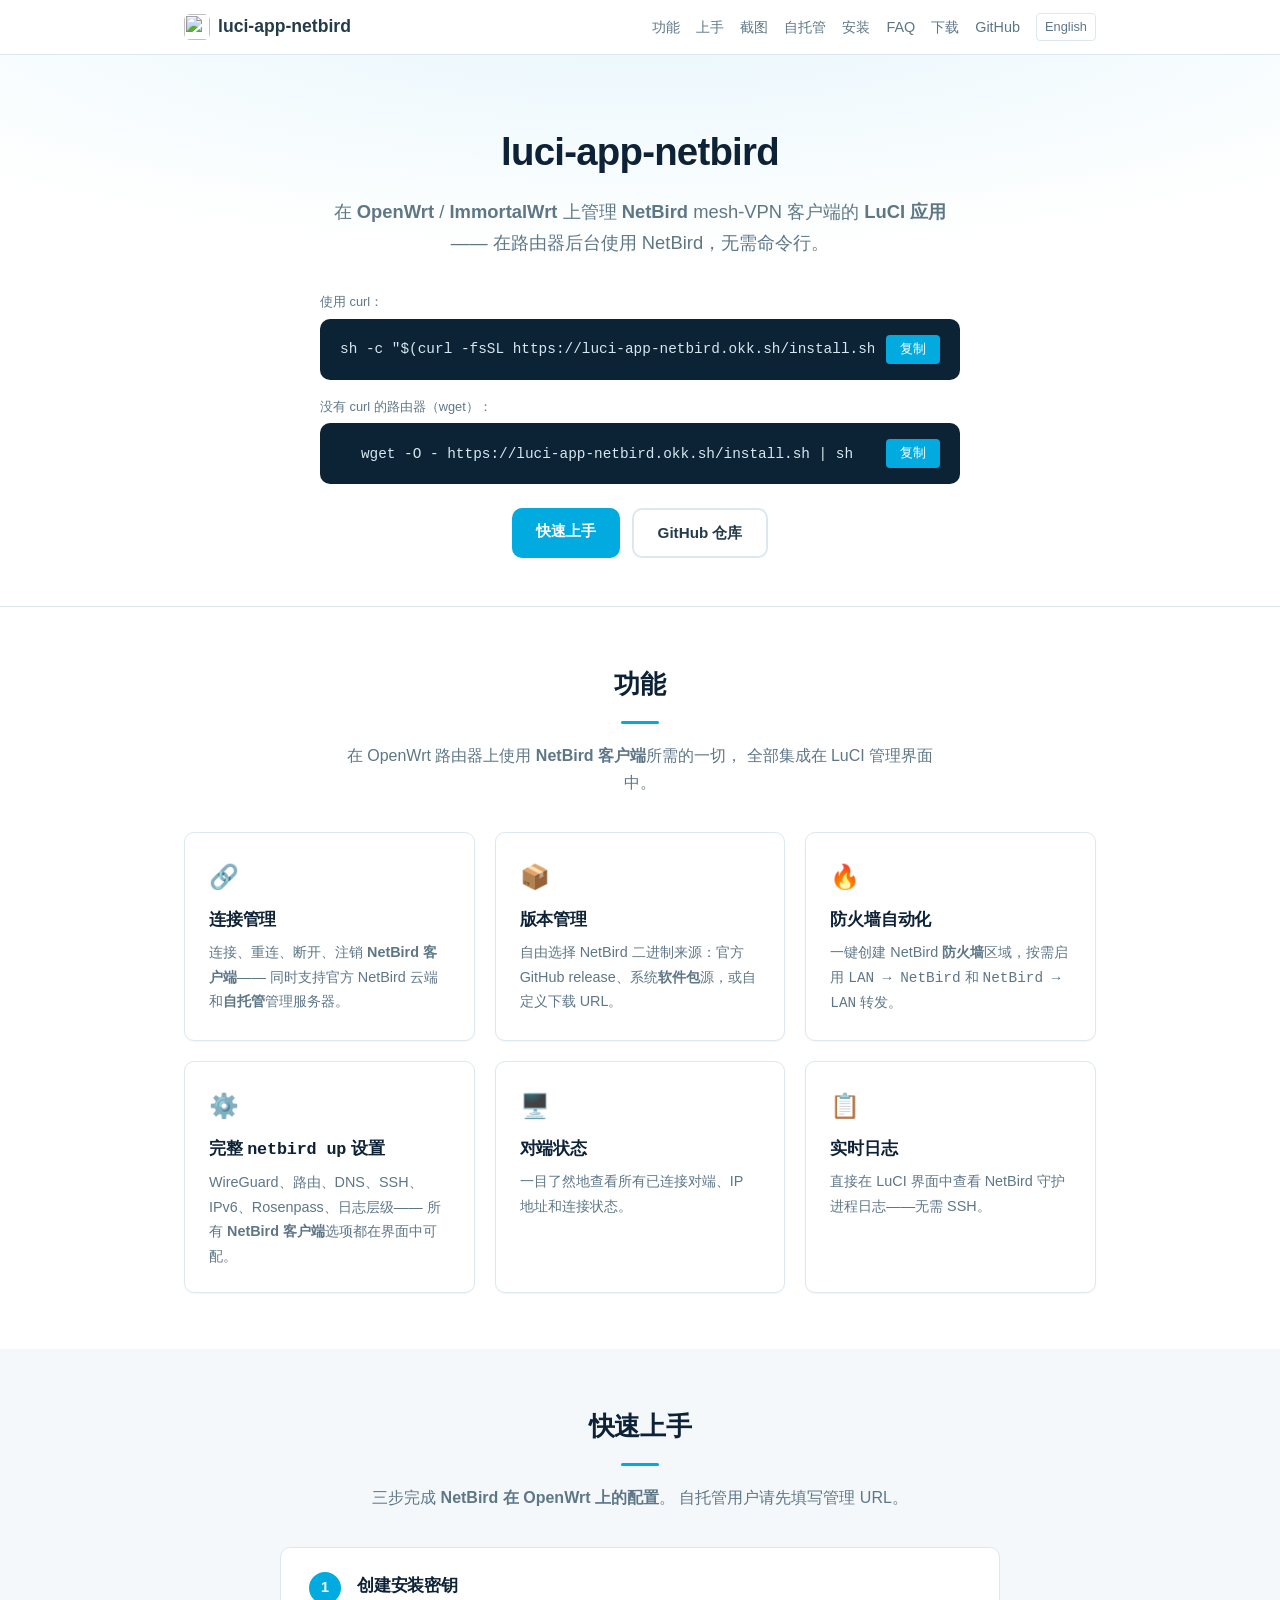
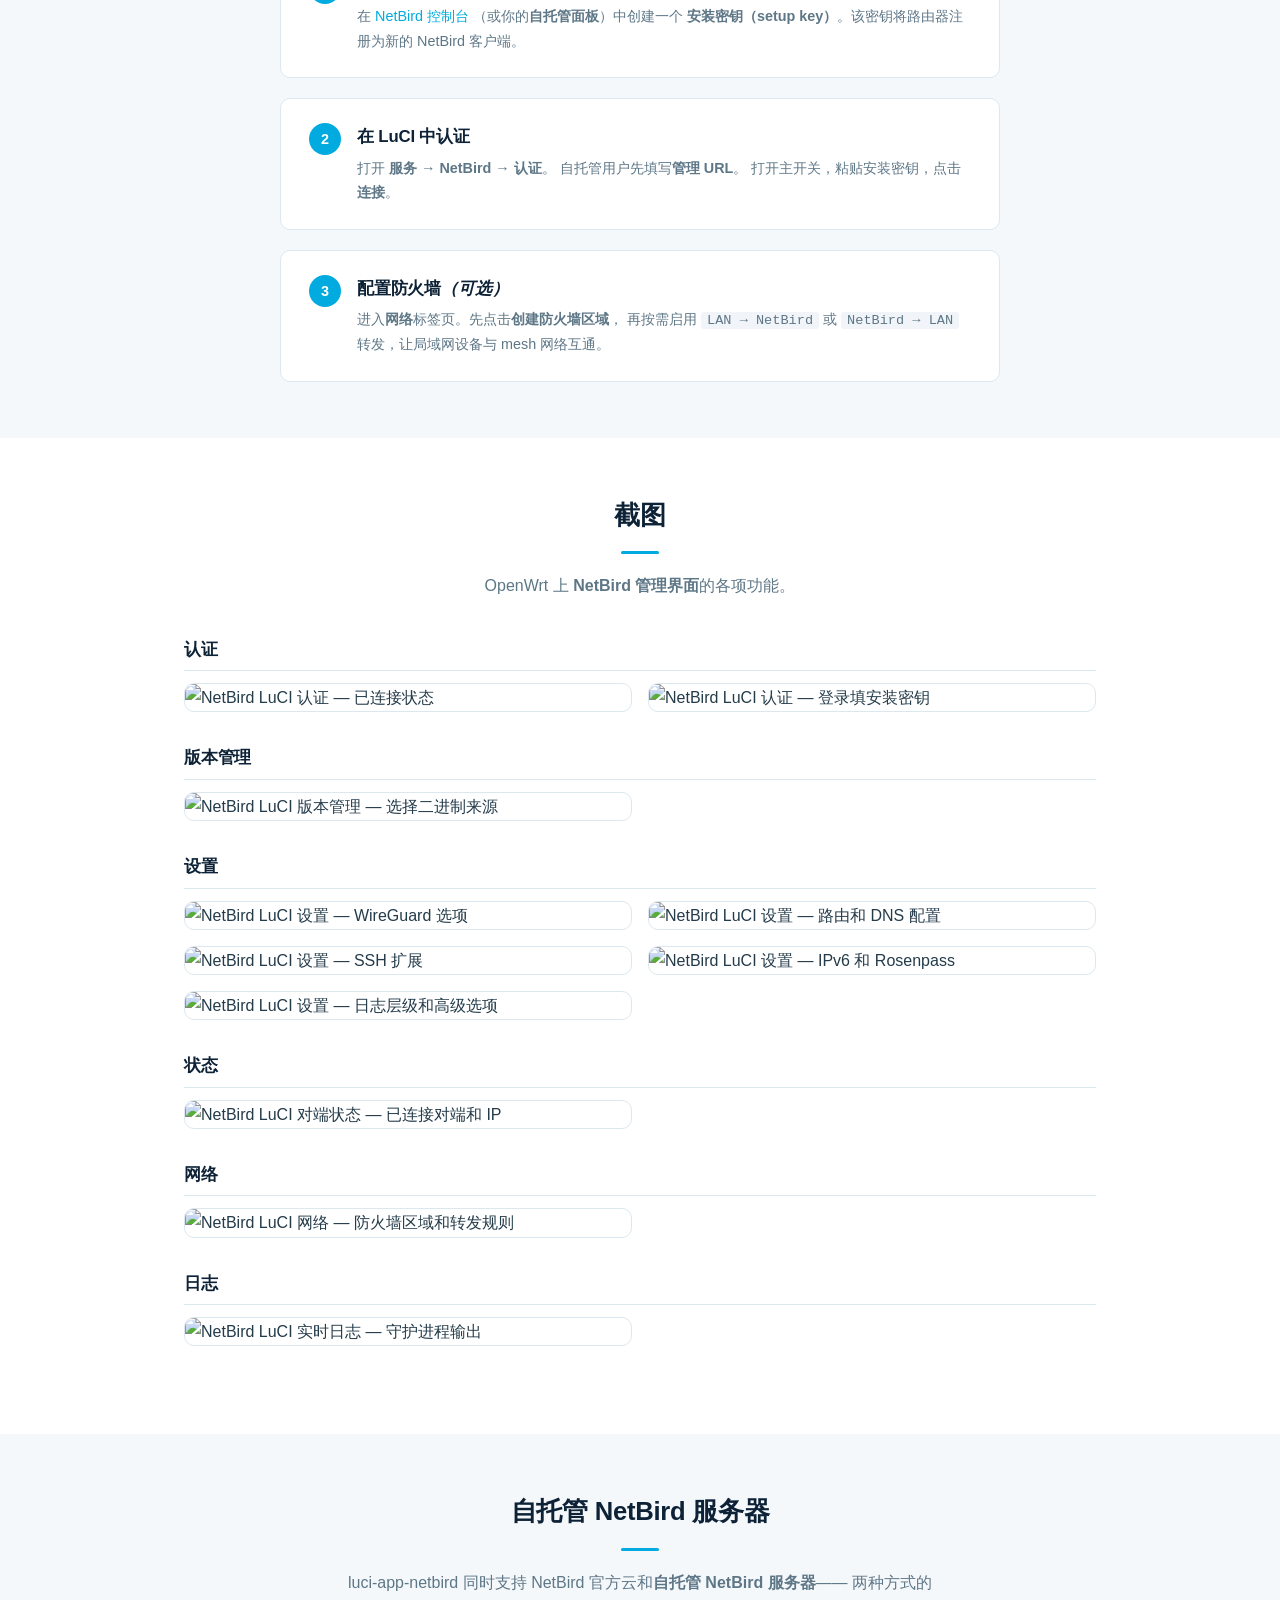
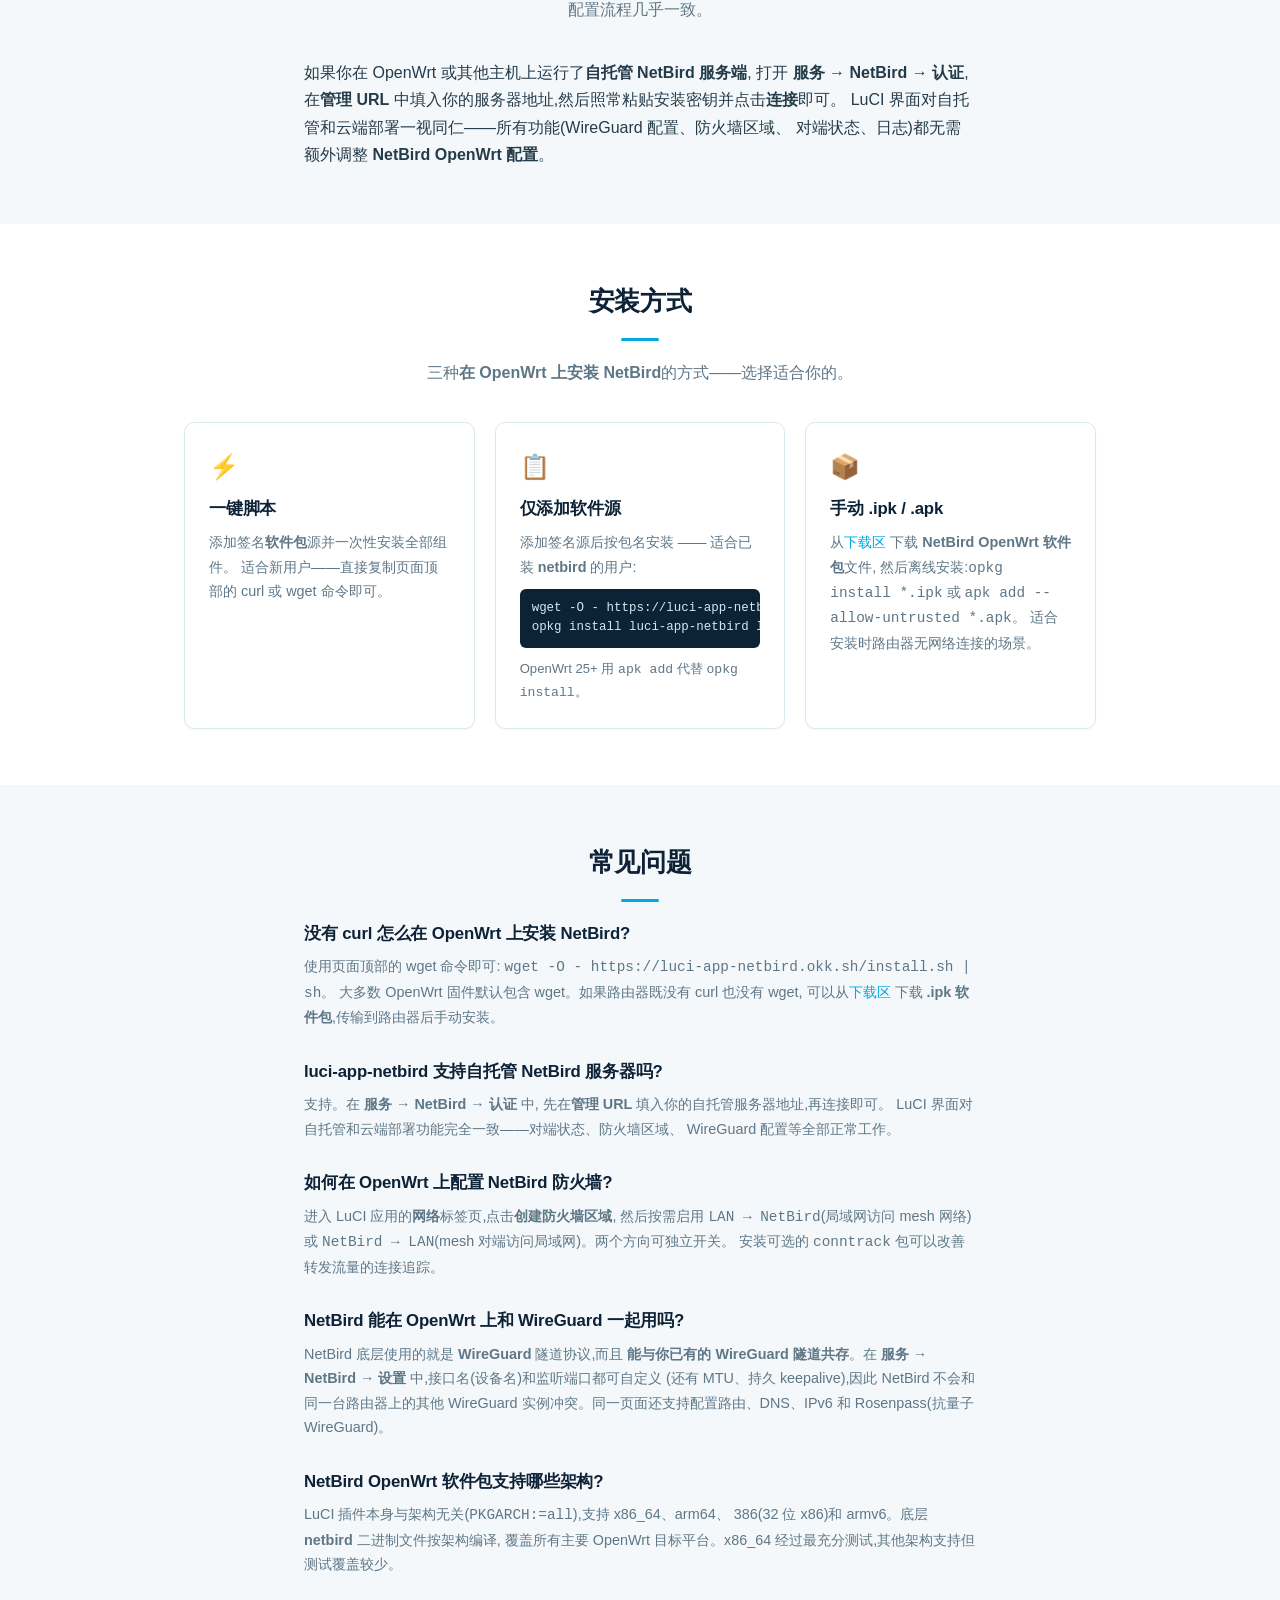
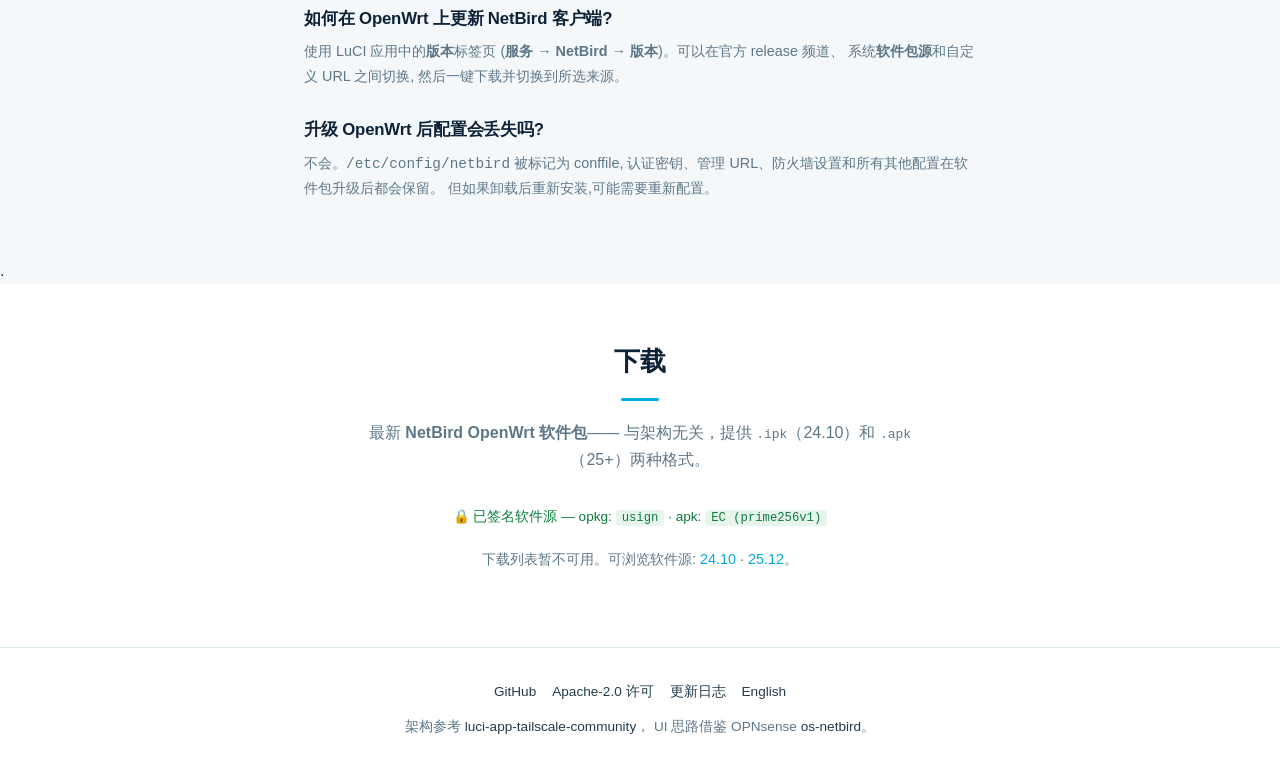
==== site/zh-cn.html @ 35e51572 "luci-app-netbird — LuCI app for the NetBird client + signed feed Co-Authored-By: Claude Opus 4.8 (1M" ====
<!DOCTYPE html>
<html lang="zh-CN">
<head>
  <meta charset="UTF-8">
  <meta name="viewport" content="width=device-width, initial-scale=1.0">
  <title>luci-app-netbird — OpenWrt / ImmortalWrt 上的 NetBird 客户端管理界面</title>
  <meta name="description" content="在 OpenWrt 上安装、配置和管理 NetBird mesh-VPN 客户端的 LuCI 应用。支持自托管服务器、WireGuard 设置、防火墙自动化。一键安装。">
  <meta name="robots" content="index, follow">
  <link rel="icon" type="image/png" sizes="32x32" href="/favicon-32x32.png">
  <link rel="icon" type="image/png" sizes="16x16" href="/favicon-16x16.png">
  <link rel="apple-touch-icon" sizes="180x180" href="/apple-touch-icon.png">
  <link rel="canonical" href="https://luci-app-netbird.okk.sh/zh-cn">
  <link rel="alternate" hreflang="en" href="https://luci-app-netbird.okk.sh/">

  <meta property="og:title" content="luci-app-netbird — OpenWrt / ImmortalWrt 上的 NetBird 客户端管理界面">
  <meta property="og:description" content="在 OpenWrt 上安装、配置和管理 NetBird mesh-VPN 客户端的 LuCI 应用。支持自托管服务器、WireGuard 设置、防火墙自动化。一键安装。">
  <meta property="og:url" content="https://luci-app-netbird.okk.sh/zh-cn">
  <meta property="og:type" content="website">
  <meta property="og:image" content="https://luci-app-netbird.okk.sh/og-card.png">
  <meta property="og:site_name" content="luci-app-netbird">

  <meta name="twitter:card" content="summary_large_image">
  <meta name="twitter:title" content="luci-app-netbird — OpenWrt / ImmortalWrt 上的 NetBird 客户端管理界面">
  <meta name="twitter:description" content="在 OpenWrt 上安装、配置和管理 NetBird mesh-VPN 客户端的 LuCI 应用。支持自托管服务器、WireGuard 设置、防火墙自动化。一键安装。">
  <meta name="twitter:image" content="https://luci-app-netbird.okk.sh/og-card.png">

  <script type="application/ld+json">
  {
    "@context": "https://schema.org",
    "@type": "SoftwareApplication",
    "name": "luci-app-netbird",
    "applicationCategory": "NetworkingApplication",
    "operatingSystem": "OpenWrt, ImmortalWrt",
    "description": "在 OpenWrt 上管理 NetBird mesh-VPN 客户端的 LuCI 应用。支持自托管服务器、WireGuard 设置、防火墙自动化。",
    "offers": { "@type": "Offer", "price": "0" },
    "url": "https://github.com/dont-touchme/luci-app-netbird",
    "license": "https://spdx.org/licenses/Apache-2.0.html"
  }
  </script>

  <!-- privacy-friendly analytics (pageview.app) -->
  <script defer data-domain="luci-app-netbird.okk.sh" src="https://app.pageview.app/js/script.js"></script>

  <style>
    *,*::before,*::after{box-sizing:border-box;margin:0;padding:0}
    :root{
      --bg:#f5f8fb;--surface:#ffffff;--ink:#0d2236;--text:#243b4a;--text-muted:#5e7787;
      --border:#dce8ef;--accent:#01abdf;--accent-hover:#0492bd;--brand-soft:#e7f6fc;--accent2:#f4791f;
      --code-bg:#0c2235;--code-text:#d6e7f0;--radius:10px
    }
    body{
      font-family:-apple-system,BlinkMacSystemFont,"Segoe UI","PingFang SC","Hiragino Sans GB","Microsoft YaHei","Helvetica Neue",Arial,sans-serif;
      background:var(--bg);color:var(--text);line-height:1.7
    }
    a{color:var(--accent);text-decoration:none}
    a:hover{text-decoration:underline}
    .container{max-width:960px;margin:0 auto;padding:0 24px}

    .site-header{
      background:var(--surface);border-bottom:1px solid var(--border);
      padding:12px 0;position:sticky;top:0;z-index:100
    }
    .site-header .container{display:flex;align-items:center;justify-content:space-between}
    .site-header .logo{font-weight:700;font-size:1.1rem;color:var(--text);display:inline-flex;align-items:center;gap:8px}
    .site-header .logo-img{width:26px;height:26px;border-radius:6px}
    .site-header nav{display:flex;gap:16px;align-items:center;flex-wrap:wrap;justify-content:flex-end}
    .site-header nav a{font-size:.9rem;color:var(--text-muted)}
    .site-header nav a:hover{color:var(--text);text-decoration:none}
    .site-header .lang-tag{font-size:.8rem;border:1px solid var(--border);border-radius:4px;padding:2px 8px}

    .hero{
      background:var(--surface);border-bottom:1px solid var(--border);
      padding:64px 0 48px;text-align:center
    }
    .hero h1{font-size:2.4rem;font-weight:800;letter-spacing:-0.02em;margin-bottom:12px}
    .hero .tagline{font-size:1.15rem;color:var(--text-muted);max-width:640px;margin:0 auto 32px}

    .install-block{max-width:640px;margin:0 auto 24px}
    .install-block .cmd-wrap{
      background:var(--code-bg);color:var(--code-text);border-radius:var(--radius);
      padding:16px 20px;display:flex;align-items:center;gap:12px;
      font-family:"SF Mono","Fira Code","Fira Mono",Menlo,Consolas,monospace;
      font-size:.9rem
    }
    .install-block .cmd-wrap code{flex:1;min-width:0;white-space:nowrap;overflow-x:auto}
    .install-block .copy-btn{
      background:var(--accent);color:#fff;border:none;border-radius:4px;
      padding:6px 14px;font-size:.8rem;cursor:pointer;white-space:nowrap;flex-shrink:0
    }
    .install-block .copy-btn:hover{background:var(--accent-hover)}
    .install-block .cmd-label{font-size:.8rem;color:var(--text-muted);text-align:left;margin:0 0 6px}
    .install-block .cmd-label.second{margin-top:16px}

    .hero-actions{display:flex;gap:12px;justify-content:center;flex-wrap:wrap}
    .btn{
      display:inline-block;padding:10px 24px;border-radius:var(--radius);
      font-weight:600;font-size:.95rem;text-decoration:none;transition:background .15s
    }
    .btn-primary{background:var(--accent);color:#fff}
    .btn-primary:hover{background:var(--accent-hover);text-decoration:none}
    .btn-outline{border:2px solid var(--border);color:var(--text)}
    .btn-outline:hover{border-color:var(--accent);color:var(--accent);text-decoration:none}

    section{padding:56px 0}
    section:nth-child(even){background:var(--surface)}
    section h2{font-size:1.6rem;font-weight:700;margin-bottom:8px;text-align:center}
    section .section-desc{
      text-align:center;color:var(--text-muted);margin-bottom:36px;
      max-width:600px;margin-left:auto;margin-right:auto
    }

    .features-grid{
      display:grid;grid-template-columns:repeat(auto-fit,minmax(280px,1fr));gap:20px
    }
    .feature-card{
      background:var(--surface);border:1px solid var(--border);
      border-radius:var(--radius);padding:24px
    }
    .feature-card h3{font-size:1.05rem;font-weight:700;margin-bottom:6px}
    .feature-card p{font-size:.9rem;color:var(--text-muted)}
    .feature-card .icon{font-size:1.5rem;margin-bottom:8px}
    .feature-card .card-code{background:var(--code-bg);color:var(--code-text);border-radius:6px;padding:10px 12px;margin:10px 0;font-size:.78rem;line-height:1.55;overflow-x:auto;white-space:pre;font-family:"SF Mono","Fira Code","Fira Mono",Menlo,Consolas,monospace}

    .steps{display:flex;flex-direction:column;gap:20px;max-width:720px;margin:0 auto}
    .step{
      background:var(--surface);border:1px solid var(--border);
      border-radius:var(--radius);padding:24px 28px;display:flex;gap:16px;align-items:flex-start
    }
    .step-num{
      background:var(--accent);color:#fff;width:32px;height:32px;border-radius:50%;
      display:flex;align-items:center;justify-content:center;
      font-weight:700;font-size:.9rem;flex-shrink:0
    }
    .step-body h3{font-size:1.05rem;font-weight:700;margin-bottom:4px}
    .step-body p{font-size:.9rem;color:var(--text-muted)}
    .step-body code{background:#f1f5f9;padding:1px 6px;border-radius:3px;font-size:.85rem}

    .screenshot-group{margin-bottom:32px}
    .screenshot-group h3{
      font-size:1.05rem;font-weight:700;margin-bottom:12px;
      padding-bottom:6px;border-bottom:1px solid var(--border)
    }
    .screenshot-grid{
      display:grid;grid-template-columns:repeat(2,1fr);gap:16px
    }
    .screenshot-grid img{
      width:100%;height:auto;display:block;
      border:1px solid var(--border);border-radius:var(--radius);
      cursor:zoom-in;transition:border-color .15s
    }
    .screenshot-grid img:hover{border-color:var(--accent)}
    .lightbox{
      position:fixed;inset:0;background:rgba(15,23,42,.9);z-index:1000;
      display:none;align-items:center;justify-content:center;padding:24px;cursor:zoom-out
    }
    .lightbox.open{display:flex}
    .lightbox img{max-width:96%;max-height:96%;border-radius:var(--radius);box-shadow:0 12px 48px rgba(0,0,0,.5)}

    .downloads-wrap{max-width:720px;margin:0 auto}
    .downloads-meta{text-align:center;color:var(--text-muted);font-size:.9rem;margin-bottom:20px}
    .signed-badge{text-align:center;color:#0a7d3c;font-size:.85rem;margin:-4px 0 18px}
    .signed-badge code{background:#e8f5ec;color:#0a7d3c;padding:1px 6px;border-radius:4px;font-size:.9em}
    .download-branch{margin-bottom:24px}
    .download-branch h3{font-size:1.05rem;font-weight:700;margin-bottom:8px}
    .download-branch ul{list-style:none;border:1px solid var(--border);border-radius:var(--radius);overflow:hidden}
    .download-branch li{
      display:flex;justify-content:space-between;align-items:center;
      padding:10px 16px;border-bottom:1px solid var(--border);font-size:.9rem
    }
    .download-branch li:last-child{border-bottom:none}
    .download-branch li .size{color:var(--text-muted);font-size:.8rem;margin-left:8px}
    .download-branch .browse-link{display:inline-block;margin-top:6px;font-size:.85rem}

    .site-footer{
      background:var(--surface);border-top:1px solid var(--border);
      padding:32px 0;text-align:center;font-size:.85rem;color:var(--text-muted)
    }
    .site-footer a{color:var(--text)}
    .site-footer .footer-links{
      display:flex;gap:16px;justify-content:center;margin-bottom:12px;flex-wrap:wrap
    }

    noscript .nojs-warn{
      text-align:center;padding:16px;background:#fef3c7;border:1px solid #f59e0b;
      border-radius:var(--radius);margin-bottom:24px;font-size:.9rem
    }

    @media(max-width:640px){
      .hero h1{font-size:1.7rem}
      .hero .tagline{font-size:1rem}
      .install-block .cmd-wrap{font-size:.78rem;padding:12px 14px}
      section{padding:36px 0}
      .step{flex-direction:column;gap:8px}
      .screenshot-grid{grid-template-columns:1fr}
    }

    /* design refresh — palette grounded in the logo (sky #01ABDF / navy ink / orange held back) + tactile polish */
    h1,h2,h3{color:var(--ink);letter-spacing:-.01em}
    .site-header nav a:hover{color:var(--accent)}
    section h2{margin-bottom:18px}
    section h2::after{content:"";display:block;width:38px;height:3px;border-radius:2px;background:var(--accent);margin:14px auto 0}
    .hero{background:radial-gradient(120% 75% at 50% -10%, var(--brand-soft), var(--surface) 62%)}
    .feature-card{box-shadow:0 1px 2px rgba(13,34,54,.04);transition:transform .16s ease,box-shadow .16s ease,border-color .16s ease}
    .feature-card:hover{transform:translateY(-3px);box-shadow:0 10px 28px rgba(1,171,223,.12);border-color:#c8e4f0}
    .step{transition:border-color .16s ease,box-shadow .16s ease}
    .step:hover{border-color:#c8e4f0;box-shadow:0 6px 20px rgba(1,171,223,.08)}
    @media (prefers-reduced-motion: reduce){*{transition:none !important} .feature-card:hover,.step:hover{transform:none}}
  </style>
</head>
<body>

<header class="site-header">
  <div class="container">
    <a href="/zh-cn" class="logo"><img src="/apple-touch-icon.png" alt="" class="logo-img">luci-app-netbird</a>
    <nav>
      <a href="#features">功能</a>
      <a href="#setup">上手</a>
      <a href="#screenshots">截图</a>
      <a href="#selfhosted">自托管</a>
      <a href="#install-methods">安装</a>
      <a href="#faq">FAQ</a>
      <a href="#downloads">下载</a>
      <a href="https://github.com/dont-touchme/luci-app-netbird" target="_blank" rel="noopener">GitHub</a>
      <a href="/" class="lang-tag" hreflang="en">English</a>
    </nav>
  </div>
</header>

<main>
  <section class="hero">
    <div class="container">
      <h1>luci-app-netbird</h1>
      <p class="tagline">
        在 <strong>OpenWrt</strong> / <strong>ImmortalWrt</strong> 上管理
        <strong>NetBird</strong> mesh-VPN 客户端的 <strong>LuCI 应用</strong>——
        在路由器后台使用 NetBird，无需命令行。
      </p>

      <div class="install-block">
        <p class="cmd-label">使用 curl：</p>
        <div class="cmd-wrap">
          <code id="cmd-curl">sh -c "$(curl -fsSL https://luci-app-netbird.okk.sh/install.sh)"</code>
          <button class="copy-btn" onclick="copyCmd('cmd-curl', this)" aria-label="复制 curl 安装命令">复制</button>
        </div>
        <p class="cmd-label second">没有 curl 的路由器（wget）：</p>
        <div class="cmd-wrap">
          <code id="cmd-wget">wget -O - https://luci-app-netbird.okk.sh/install.sh | sh</code>
          <button class="copy-btn" onclick="copyCmd('cmd-wget', this)" aria-label="复制 wget 安装命令">复制</button>
        </div>
      </div>

      <div class="hero-actions">
        <a href="#setup" class="btn btn-primary">快速上手</a>
        <a href="https://github.com/dont-touchme/luci-app-netbird" class="btn btn-outline" target="_blank" rel="noopener">GitHub 仓库</a>
      </div>
    </div>
  </section>

  <section id="features">
    <div class="container">
      <h2>功能</h2>
      <p class="section-desc">
        在 OpenWrt 路由器上使用 <strong>NetBird 客户端</strong>所需的一切，
        全部集成在 LuCI 管理界面中。
      </p>
      <div class="features-grid">
        <div class="feature-card">
          <div class="icon">🔗</div>
          <h3>连接管理</h3>
          <p>
            连接、重连、断开、注销 <strong>NetBird 客户端</strong>——
            同时支持官方 NetBird 云端和<strong>自托管</strong>管理服务器。
          </p>
        </div>
        <div class="feature-card">
          <div class="icon">📦</div>
          <h3>版本管理</h3>
          <p>
            自由选择 NetBird 二进制来源：官方 GitHub release、系统<strong>软件包</strong>源，或自定义下载 URL。
          </p>
        </div>
        <div class="feature-card">
          <div class="icon">🔥</div>
          <h3>防火墙自动化</h3>
          <p>
            一键创建 NetBird <strong>防火墙</strong>区域，按需启用
            <code>LAN → NetBird</code> 和 <code>NetBird → LAN</code> 转发。
          </p>
        </div>
        <div class="feature-card">
          <div class="icon">⚙️</div>
          <h3>完整 <code>netbird up</code> 设置</h3>
          <p>
            WireGuard、路由、DNS、SSH、IPv6、Rosenpass、日志层级——
            所有 <strong>NetBird 客户端</strong>选项都在界面中可配。
          </p>
        </div>
        <div class="feature-card">
          <div class="icon">🖥️</div>
          <h3>对端状态</h3>
          <p>
            一目了然地查看所有已连接对端、IP 地址和连接状态。
          </p>
        </div>
        <div class="feature-card">
          <div class="icon">📋</div>
          <h3>实时日志</h3>
          <p>
            直接在 LuCI 界面中查看 NetBird 守护进程日志——无需 SSH。
          </p>
        </div>
      </div>
    </div>
  </section>
    <section id="setup">
    <div class="container">
      <h2>快速上手</h2>
      <p class="section-desc">
        三步完成 <strong>NetBird 在 OpenWrt 上的配置</strong>。
        自托管用户请先填写管理 URL。
      </p>
      <div class="steps">
        <div class="step">
          <div class="step-num">1</div>
          <div class="step-body">
            <h3>创建安装密钥</h3>
            <p>
              在
              <a href="https://app.netbird.io" target="_blank" rel="noopener">NetBird 控制台</a>
              （或你的<strong>自托管面板</strong>）中创建一个
              <strong>安装密钥（setup key）</strong>。该密钥将路由器注册为新的 NetBird 客户端。
            </p>
          </div>
        </div>
        <div class="step">
          <div class="step-num">2</div>
          <div class="step-body">
            <h3>在 LuCI 中认证</h3>
            <p>
              打开 <strong>服务 → NetBird → 认证</strong>。
              自托管用户先填写<strong>管理 URL</strong>。
              打开主开关，粘贴安装密钥，点击<strong>连接</strong>。
            </p>
          </div>
        </div>
        <div class="step">
          <div class="step-num">3</div>
          <div class="step-body">
            <h3>配置防火墙<em>（可选）</em></h3>
            <p>
              进入<strong>网络</strong>标签页。先点击<strong>创建防火墙区域</strong>，
              再按需启用 <code>LAN → NetBird</code> 或
              <code>NetBird → LAN</code> 转发，让局域网设备与 mesh 网络互通。
            </p>
          </div>
        </div>
      </div>
    </div>
  </section>

  <section id="screenshots">
    <div class="container">
      <h2>截图</h2>
      <p class="section-desc">
        OpenWrt 上 <strong>NetBird 管理界面</strong>的各项功能。
      </p>

      <div class="screenshot-group" aria-label="认证截图">
        <h3>认证</h3>
        <div class="screenshot-grid">
          <img class="shot" src="/screenshots/zh-cn/luci-app-netbird-menu-1-1.jpg" alt="NetBird LuCI 认证 — 已连接状态" loading="lazy">
          <img class="shot" src="/screenshots/zh-cn/luci-app-netbird-menu-1-2.jpg" alt="NetBird LuCI 认证 — 登录填安装密钥" loading="lazy">
        </div>
      </div>

      <div class="screenshot-group" aria-label="版本管理截图">
        <h3>版本管理</h3>
        <div class="screenshot-grid">
          <img class="shot" src="/screenshots/zh-cn/luci-app-netbird-menu-2.jpg" alt="NetBird LuCI 版本管理 — 选择二进制来源" loading="lazy">
        </div>
      </div>

      <div class="screenshot-group" aria-label="设置截图">
        <h3>设置</h3>
        <div class="screenshot-grid">
          <img class="shot" src="/screenshots/zh-cn/luci-app-netbird-menu-3-1.jpg" alt="NetBird LuCI 设置 — WireGuard 选项" loading="lazy">
          <img class="shot" src="/screenshots/zh-cn/luci-app-netbird-menu-3-2.jpg" alt="NetBird LuCI 设置 — 路由和 DNS 配置" loading="lazy">
          <img class="shot" src="/screenshots/zh-cn/luci-app-netbird-menu-3-3.jpg" alt="NetBird LuCI 设置 — SSH 扩展" loading="lazy">
          <img class="shot" src="/screenshots/zh-cn/luci-app-netbird-menu-3-4.jpg" alt="NetBird LuCI 设置 — IPv6 和 Rosenpass" loading="lazy">
          <img class="shot" src="/screenshots/zh-cn/luci-app-netbird-menu-3-5.jpg" alt="NetBird LuCI 设置 — 日志层级和高级选项" loading="lazy">
        </div>
      </div>

      <div class="screenshot-group" aria-label="状态截图">
        <h3>状态</h3>
        <div class="screenshot-grid">
          <img class="shot" src="/screenshots/zh-cn/luci-app-netbird-menu-4.jpg" alt="NetBird LuCI 对端状态 — 已连接对端和 IP" loading="lazy">
        </div>
      </div>

      <div class="screenshot-group" aria-label="网络截图">
        <h3>网络</h3>
        <div class="screenshot-grid">
          <img class="shot" src="/screenshots/zh-cn/luci-app-netbird-menu-5.jpg" alt="NetBird LuCI 网络 — 防火墙区域和转发规则" loading="lazy">
        </div>
      </div>

      <div class="screenshot-group" aria-label="日志截图">
        <h3>日志</h3>
        <div class="screenshot-grid">
          <img class="shot" src="/screenshots/zh-cn/luci-app-netbird-menu-6.jpg" alt="NetBird LuCI 实时日志 — 守护进程输出" loading="lazy">
        </div>
      </div>
    </div>
  </section>

  <section id="selfhosted">
    <div class="container" style="max-width:720px;margin:0 auto">
      <h2>自托管 NetBird 服务器</h2>
      <p class="section-desc">
        luci-app-netbird 同时支持 NetBird 官方云和<strong>自托管 NetBird 服务器</strong>——
        两种方式的配置流程几乎一致。
      </p>
      <p>
        如果你在 OpenWrt 或其他主机上运行了<strong>自托管 NetBird 服务端</strong>,
        打开 <strong>服务 → NetBird → 认证</strong>,在<strong>管理 URL</strong>
        中填入你的服务器地址,然后照常粘贴安装密钥并点击<strong>连接</strong>即可。
        LuCI 界面对自托管和云端部署一视同仁——所有功能(WireGuard 配置、防火墙区域、
        对端状态、日志)都无需额外调整 <strong>NetBird OpenWrt 配置</strong>。
      </p>
    </div>
  </section>

  <section id="install-methods">
    <div class="container">
      <h2>安装方式</h2>
      <p class="section-desc">
        三种<strong>在 OpenWrt 上安装 NetBird</strong>的方式——选择适合你的。
      </p>
      <div class="features-grid">
        <div class="feature-card">
          <div class="icon">⚡</div>
          <h3>一键脚本</h3>
          <p>
            添加签名<strong>软件包</strong>源并一次性安装全部组件。
            适合新用户——直接复制页面顶部的 curl 或 wget 命令即可。
          </p>
        </div>
        <div class="feature-card">
          <div class="icon">📋</div>
          <h3>仅添加软件源</h3>
          <p>添加签名源后按包名安装 —— 适合已装 <strong>netbird</strong> 的用户:</p>
          <pre class="card-code">wget -O - https://luci-app-netbird.okk.sh/feed.sh | sh
opkg install luci-app-netbird luci-i18n-netbird-zh-cn</pre>
          <p style="font-size:.82rem;color:var(--text-muted)">OpenWrt 25+ 用 <code>apk add</code> 代替 <code>opkg install</code>。</p>
        </div>
        <div class="feature-card">
          <div class="icon">📦</div>
          <h3>手动 .ipk / .apk</h3>
          <p>
            从<a href="#downloads">下载区</a>
            下载 <strong>NetBird OpenWrt 软件包</strong>文件,
            然后离线安装:<code>opkg install *.ipk</code> 或
            <code>apk add --allow-untrusted *.apk</code>。
            适合安装时路由器无网络连接的场景。
          </p>
        </div>
      </div>
    </div>
  </section>

  <section id="faq">
    <div class="container" style="max-width:720px;margin:0 auto">
      <h2>常见问题</h2>

      <div class="faq-item" style="margin-bottom:28px">
        <h3 style="font-size:1.05rem;font-weight:700;margin-bottom:6px">没有 curl 怎么在 OpenWrt 上安装 NetBird?</h3>
        <p style="font-size:.9rem;color:var(--text-muted)">
          使用页面顶部的 wget 命令即可:
          <code>wget -O - https://luci-app-netbird.okk.sh/install.sh | sh</code>。
          大多数 OpenWrt 固件默认包含 wget。如果路由器既没有 curl 也没有 wget,
          可以从<a href="#downloads">下载区</a>
          下载 <strong>.ipk 软件包</strong>,传输到路由器后手动安装。
        </p>
      </div>

      <div class="faq-item" style="margin-bottom:28px">
        <h3 style="font-size:1.05rem;font-weight:700;margin-bottom:6px">luci-app-netbird 支持自托管 NetBird 服务器吗?</h3>
        <p style="font-size:.9rem;color:var(--text-muted)">
          支持。在 <strong>服务 → NetBird → 认证</strong> 中,
          先在<strong>管理 URL</strong> 填入你的自托管服务器地址,再连接即可。
          LuCI 界面对自托管和云端部署功能完全一致——对端状态、防火墙区域、
          WireGuard 配置等全部正常工作。
        </p>
      </div>

      <div class="faq-item" style="margin-bottom:28px">
        <h3 style="font-size:1.05rem;font-weight:700;margin-bottom:6px">如何在 OpenWrt 上配置 NetBird 防火墙?</h3>
        <p style="font-size:.9rem;color:var(--text-muted)">
          进入 LuCI 应用的<strong>网络</strong>标签页,点击<strong>创建防火墙区域</strong>,
          然后按需启用 <code>LAN → NetBird</code>(局域网访问 mesh 网络)或
          <code>NetBird → LAN</code>(mesh 对端访问局域网)。两个方向可独立开关。
          安装可选的 <code>conntrack</code> 包可以改善转发流量的连接追踪。
        </p>
      </div>

      <div class="faq-item" style="margin-bottom:28px">
        <h3 style="font-size:1.05rem;font-weight:700;margin-bottom:6px">NetBird 能在 OpenWrt 上和 WireGuard 一起用吗?</h3>
        <p style="font-size:.9rem;color:var(--text-muted)">
          NetBird 底层使用的就是 <strong>WireGuard</strong> 隧道协议,而且
          <strong>能与你已有的 WireGuard 隧道共存</strong>。在
          <strong>服务 → NetBird → 设置</strong> 中,接口名(设备名)和监听端口都可自定义
          (还有 MTU、持久 keepalive),因此 NetBird 不会和同一台路由器上的其他
          WireGuard 实例冲突。同一页面还支持配置路由、DNS、IPv6 和
          Rosenpass(抗量子 WireGuard)。
        </p>
      </div>

      <div class="faq-item" style="margin-bottom:28px">
        <h3 style="font-size:1.05rem;font-weight:700;margin-bottom:6px">NetBird OpenWrt 软件包支持哪些架构?</h3>
        <p style="font-size:.9rem;color:var(--text-muted)">
          LuCI 插件本身与架构无关(<code>PKGARCH:=all</code>),支持 x86_64、arm64、
          386(32 位 x86)和 armv6。底层 <strong>netbird</strong> 二进制文件按架构编译,
          覆盖所有主要 OpenWrt 目标平台。x86_64 经过最充分测试,其他架构支持但测试覆盖较少。
        </p>
      </div>

      <div class="faq-item" style="margin-bottom:28px">
        <h3 style="font-size:1.05rem;font-weight:700;margin-bottom:6px">如何在 OpenWrt 上更新 NetBird 客户端?</h3>
        <p style="font-size:.9rem;color:var(--text-muted)">
          使用 LuCI 应用中的<strong>版本</strong>标签页
          (<strong>服务 → NetBird → 版本</strong>)。可以在官方 release 频道、
          系统<strong>软件包源</strong>和自定义 URL 之间切换,
          然后一键下载并切换到所选来源。
        </p>
      </div>

      <div class="faq-item">
        <h3 style="font-size:1.05rem;font-weight:700;margin-bottom:6px">升级 OpenWrt 后配置会丢失吗?</h3>
        <p style="font-size:.9rem;color:var(--text-muted)">
          不会。<code>/etc/config/netbird</code> 被标记为 conffile,
          认证密钥、管理 URL、防火墙设置和所有其他配置在软件包升级后都会保留。
          但如果卸载后重新安装,可能需要重新配置。
        </p>
      </div>
    </div>
  </section>

.  <section id="downloads">
    <div class="container">
      <h2>下载</h2>
      <p class="section-desc">
        最新 <strong>NetBird OpenWrt 软件包</strong>——
        与架构无关，提供 <code>.ipk</code>（24.10）和 <code>.apk</code>（25+）两种格式。
      </p>
      <div class="downloads-wrap">
        <p class="signed-badge">🔒 已签名软件源 — opkg: <code>usign</code> · apk: <code>EC (prime256v1)</code></p>
        <noscript>
          <p class="nojs-warn">
            ⚠️ 下载列表需要 JavaScript。可用页面顶部的一键安装命令,或直接浏览软件源:
            <a href="/openwrt-24.10/all/netbird/">24.10</a> · <a href="/openwrt-25.12/all/netbird/">25.12</a>。
          </p>
        </noscript>
        <div id="downloads-app">
          <p class="downloads-meta">正在加载文件列表……</p>
        </div>
      </div>
    </div>
  </section>
</main>

<footer class="site-footer">
  <div class="container">
    <div class="footer-links">
      <a href="https://github.com/dont-touchme/luci-app-netbird" target="_blank" rel="noopener">GitHub</a>
      <a href="https://github.com/dont-touchme/luci-app-netbird/blob/main/LICENSE" target="_blank" rel="noopener">Apache-2.0 许可</a>
      <a href="https://github.com/dont-touchme/luci-app-netbird/blob/main/CHANGELOG.md" target="_blank" rel="noopener">更新日志</a>
      <a href="/" hreflang="en">English</a>
    </div>
    <p>
      架构参考
      <a href="https://github.com/Tokisaki-Galaxy/luci-app-tailscale-community" target="_blank" rel="noopener">luci-app-tailscale-community</a>，
      UI 思路借鉴 OPNsense
      <a href="https://github.com/opnsense/plugins/tree/master/net/os-netbird" target="_blank" rel="noopener">os-netbird</a>。
    </p>
  </div>
</footer>

<div class="lightbox" id="lightbox"><img src="" alt=""></div>

<script>
(function(){
  window.copyCmd = function(id, btn){
    var el = document.getElementById(id);
    if(!el) return;
    navigator.clipboard.writeText(el.textContent).then(function(){
      var orig = btn.textContent;
      btn.textContent = '已复制！';
      setTimeout(function(){ btn.textContent = orig; }, 2000);
    });
  };

  var dl = document.getElementById('downloads-app');
  if(dl){
    fetch('/manifest.json')
      .then(function(r){ if(!r.ok) throw new Error('manifest not found'); return r.json(); })
      .then(function(m){
        var html = '<p class="downloads-meta">版本 <strong>' + m.version + '</strong> — 更新于 ' + m.updated + '</p>';
        var branches = m.branches;
        Object.keys(branches).forEach(function(branch){
          var b = branches[branch];
          html += '<div class="download-branch"><h3>' + branch + ' (' + b.format + ')</h3><ul>';
          if(b.files && b.files.length){
            b.files.forEach(function(f){
              var sizeStr = f.size ? ' (' + formatSize(f.size) + ')' : '';
              html += '<li><a href="' + f.url + '">' + f.name + '</a><span class="size">' + sizeStr + '</span></li>';
            });
          }
          html += '</ul>';
          if(b.base){
            html += '<a class="browse-link" href="' + b.base + '/">浏览全部文件 →</a>';
          }
          html += '</div>';
        });
        dl.innerHTML = html;
      })
      .catch(function(){
        dl.innerHTML = '<p class="downloads-meta">下载列表暂不可用。可浏览软件源: <a href="/openwrt-24.10/all/netbird/">24.10</a> · <a href="/openwrt-25.12/all/netbird/">25.12</a>。</p>';
      });
  }

  // lightbox: click a screenshot to zoom in-page; click again / Esc to close
  var lb = document.getElementById('lightbox');
  if(lb){
    var lbImg = lb.querySelector('img');
    var closeLb = function(){ lb.classList.remove('open'); lbImg.removeAttribute('src'); };
    document.querySelectorAll('.screenshot-grid img.shot').forEach(function(img){
      img.addEventListener('click', function(){
        lbImg.src = img.currentSrc || img.src;
        lbImg.alt = img.alt;
        lb.classList.add('open');
      });
    });
    lb.addEventListener('click', closeLb);
    document.addEventListener('keydown', function(e){ if(e.key === 'Escape') closeLb(); });
  }

  function formatSize(bytes){
    if(bytes < 1024) return bytes + ' B';
    if(bytes < 1048576) return (bytes / 1024).toFixed(1) + ' KB';
    return (bytes / 1048576).toFixed(1) + ' MB';
  }
})();
</script>

</body>
</html>
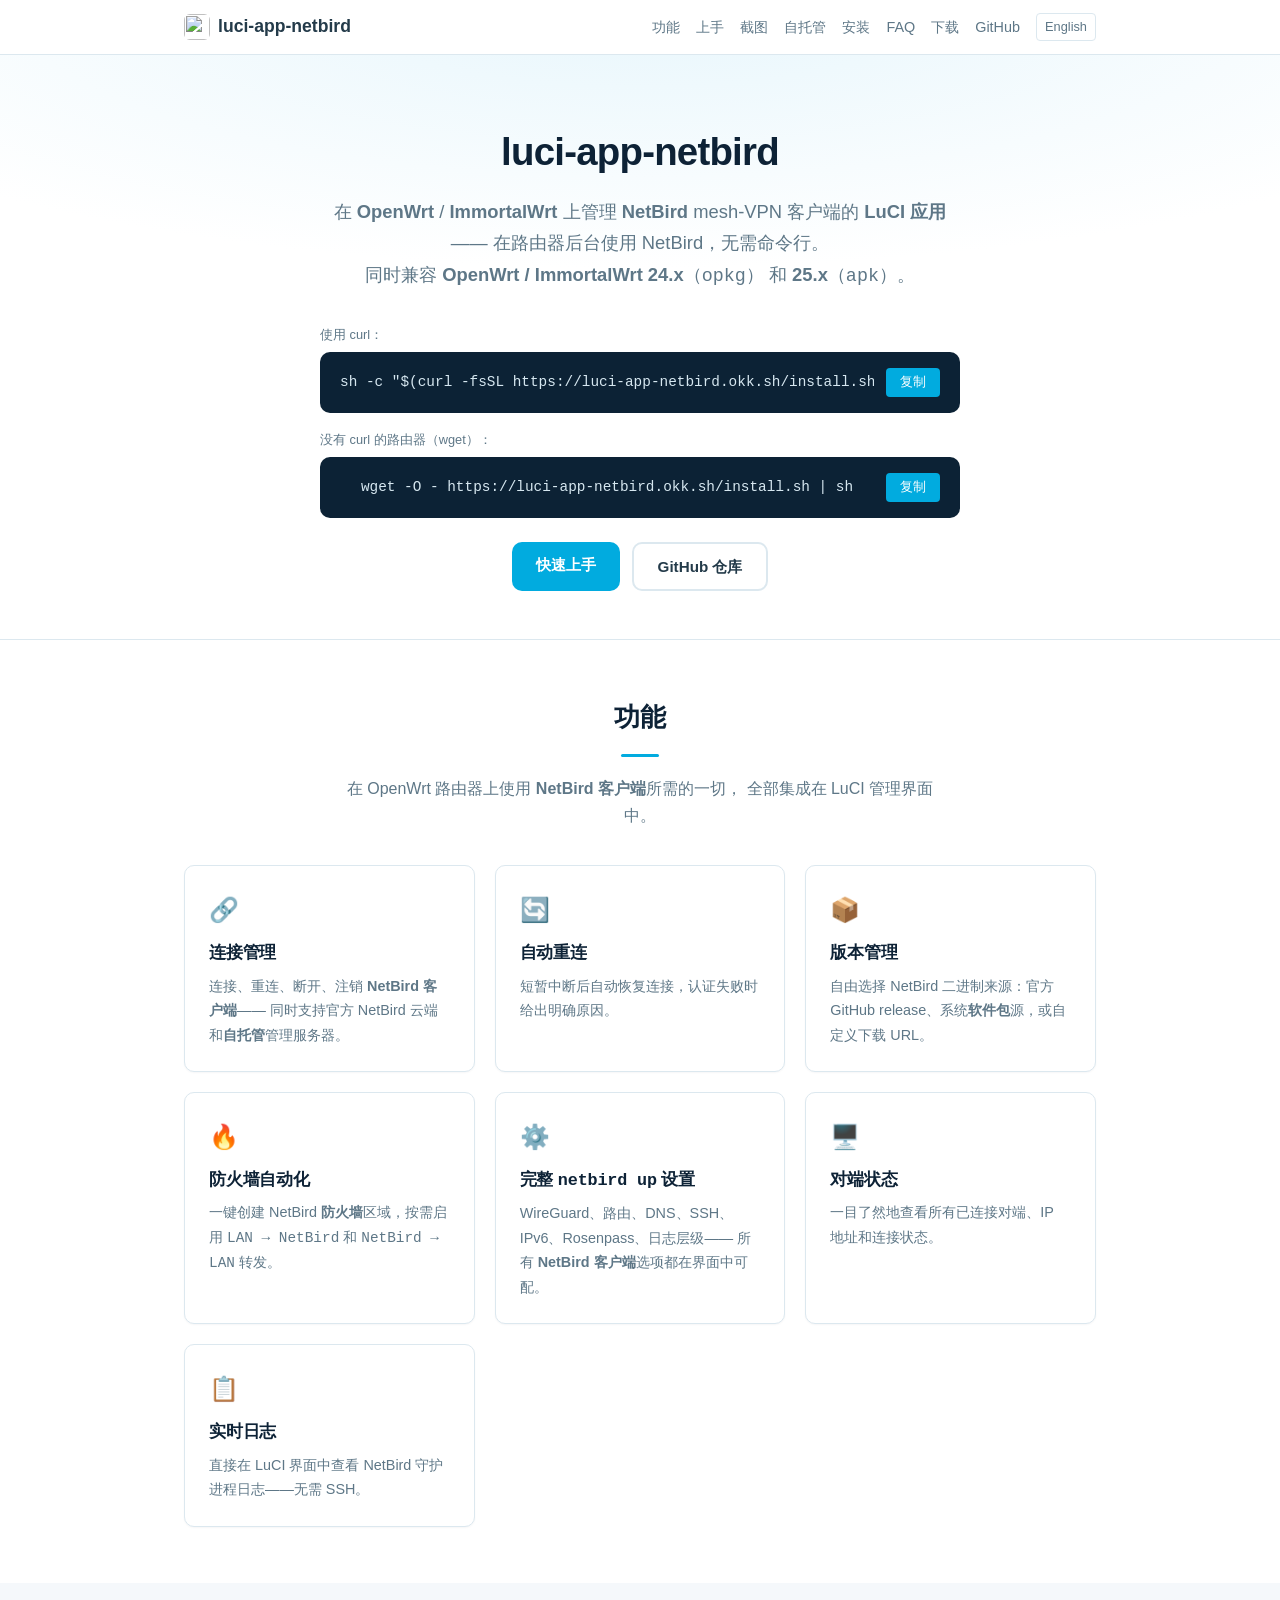
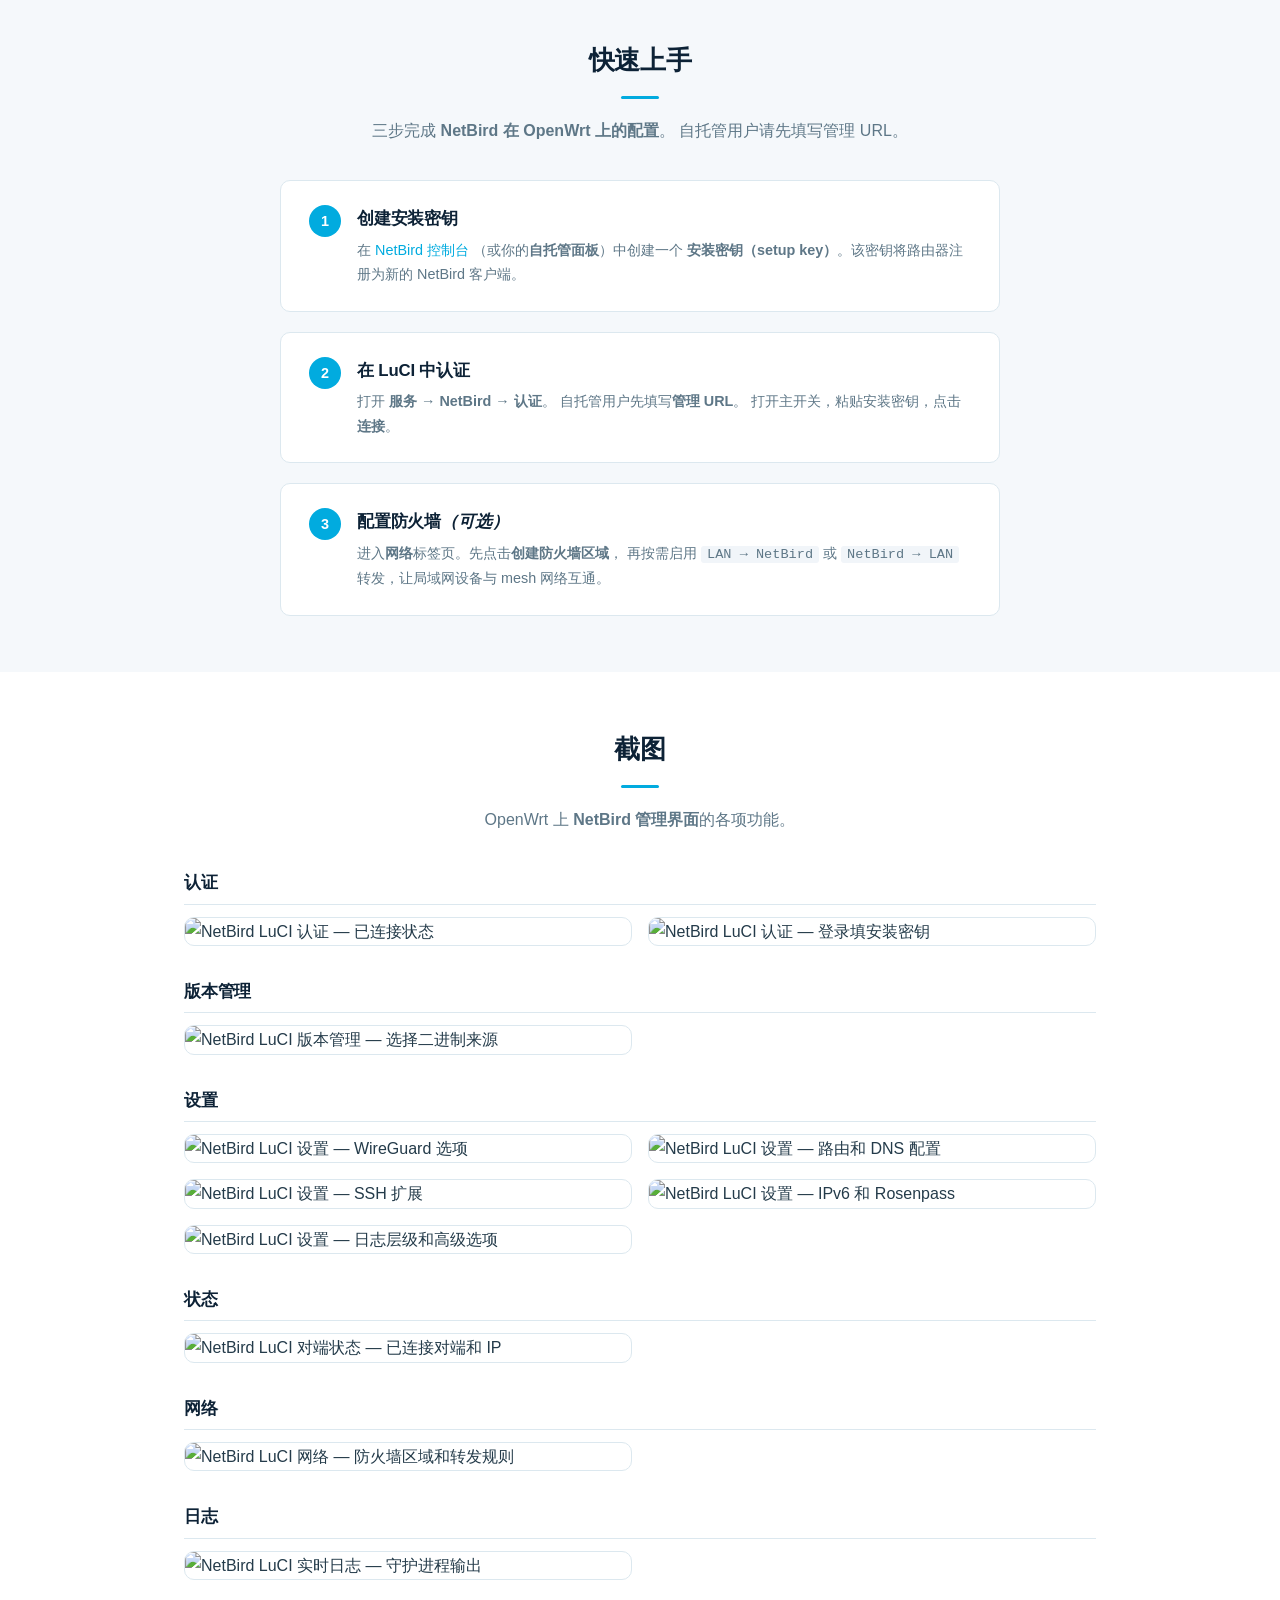
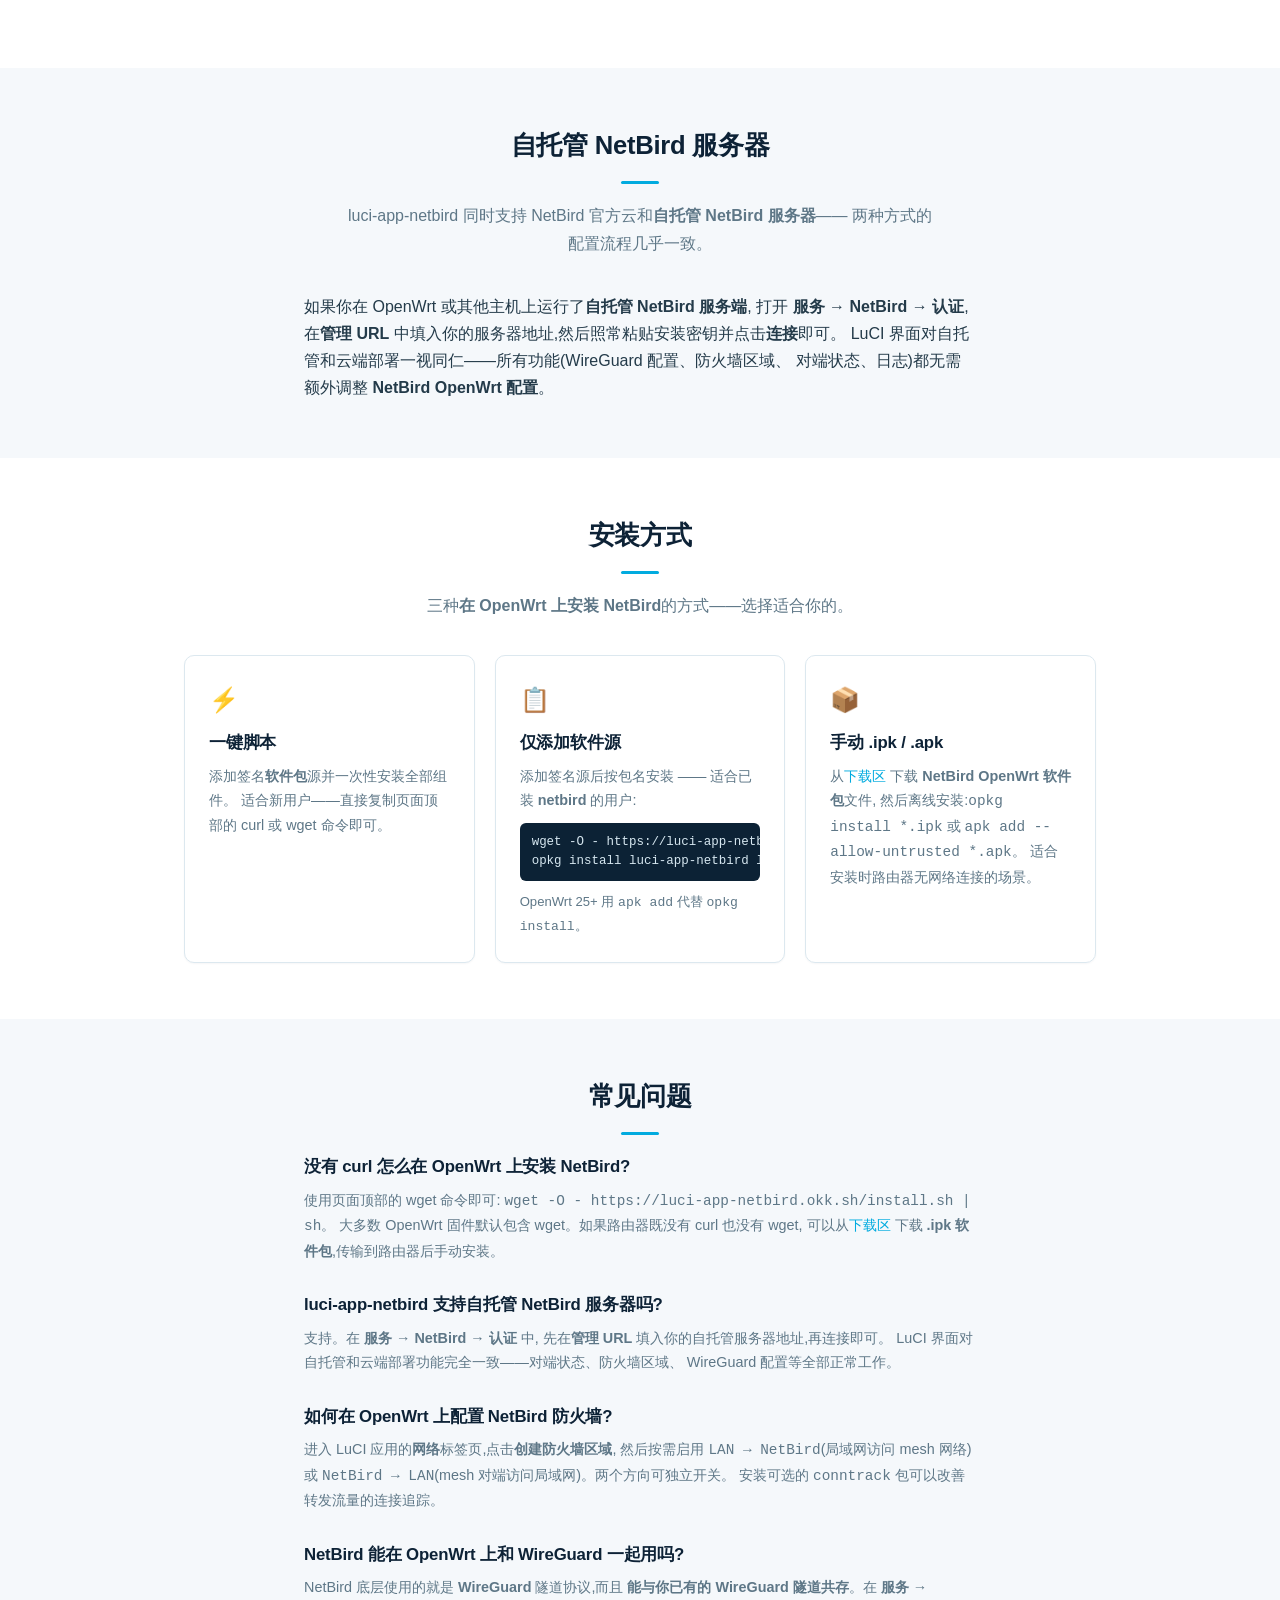
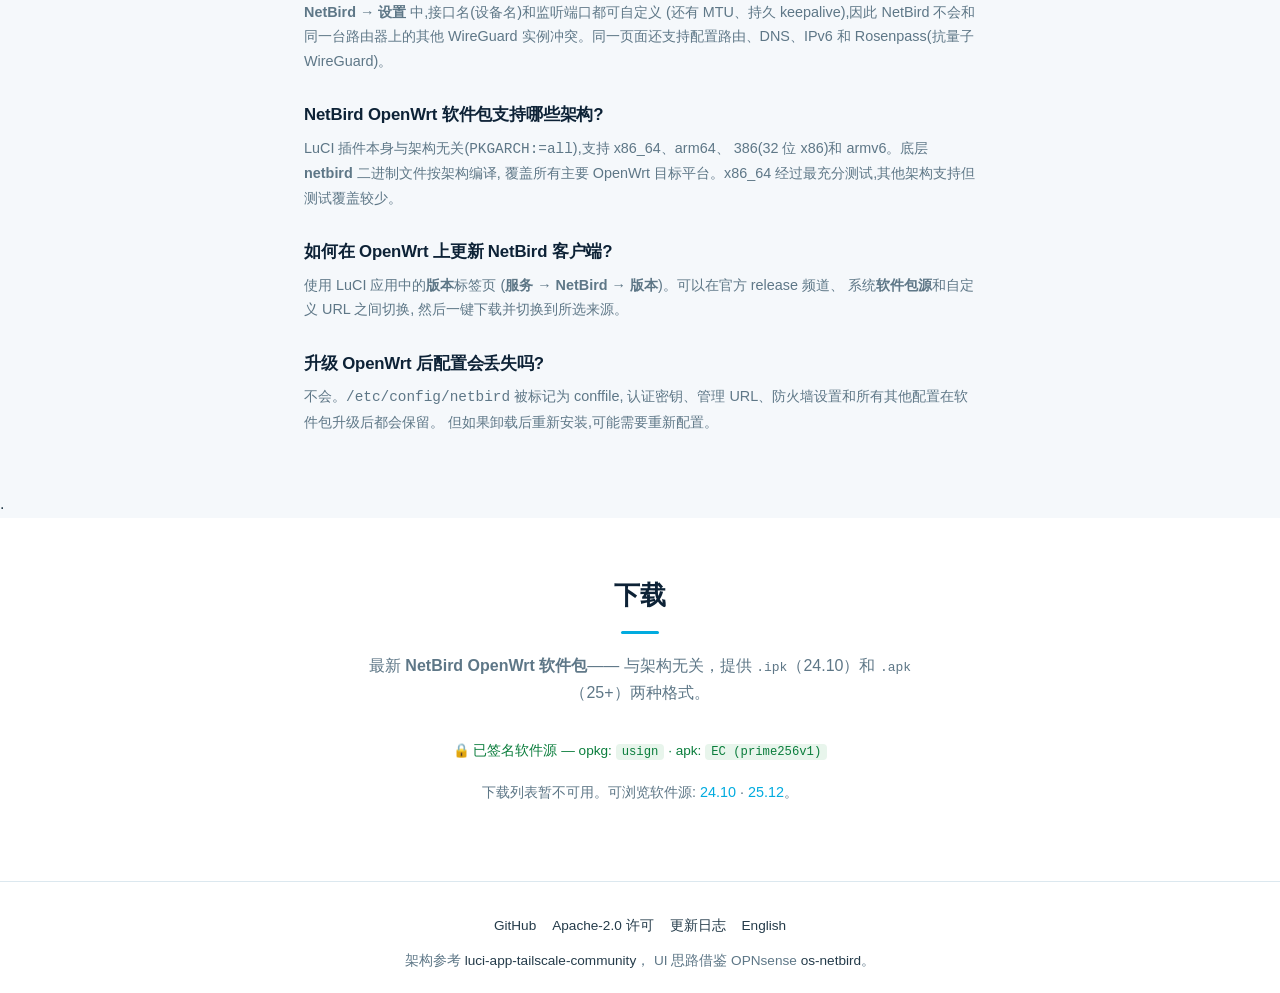
==== commit 47aee2f0: "fix: NetBird 认证失败识别、停止重试与自动重连 - 认证 fatal(setup key 无效 / peer 被移除 / 登录过期 / 权限拒绝等)识别后停止重试,   返回具体原因并上报" ====
--- a/site/zh-cn.html
+++ b/site/zh-cn.html
@@ -234,6 +234,9 @@
         在 <strong>OpenWrt</strong> / <strong>ImmortalWrt</strong> 上管理
         <strong>NetBird</strong> mesh-VPN 客户端的 <strong>LuCI 应用</strong>——
         在路由器后台使用 NetBird，无需命令行。
+        <br>
+        同时兼容 <strong>OpenWrt / ImmortalWrt 24.x</strong>（<code>opkg</code>）
+        和 <strong>25.x</strong>（<code>apk</code>）。
       </p>
 
       <div class="install-block">
@@ -270,6 +273,13 @@
           <p>
             连接、重连、断开、注销 <strong>NetBird 客户端</strong>——
             同时支持官方 NetBird 云端和<strong>自托管</strong>管理服务器。
+          </p>
+        </div>
+        <div class="feature-card">
+          <div class="icon">🔄</div>
+          <h3>自动重连</h3>
+          <p>
+            短暂中断后自动恢复连接，认证失败时给出明确原因。
           </p>
         </div>
         <div class="feature-card">
@@ -654,4 +664,4 @@
 </script>
 
 </body>
-</html>+</html>
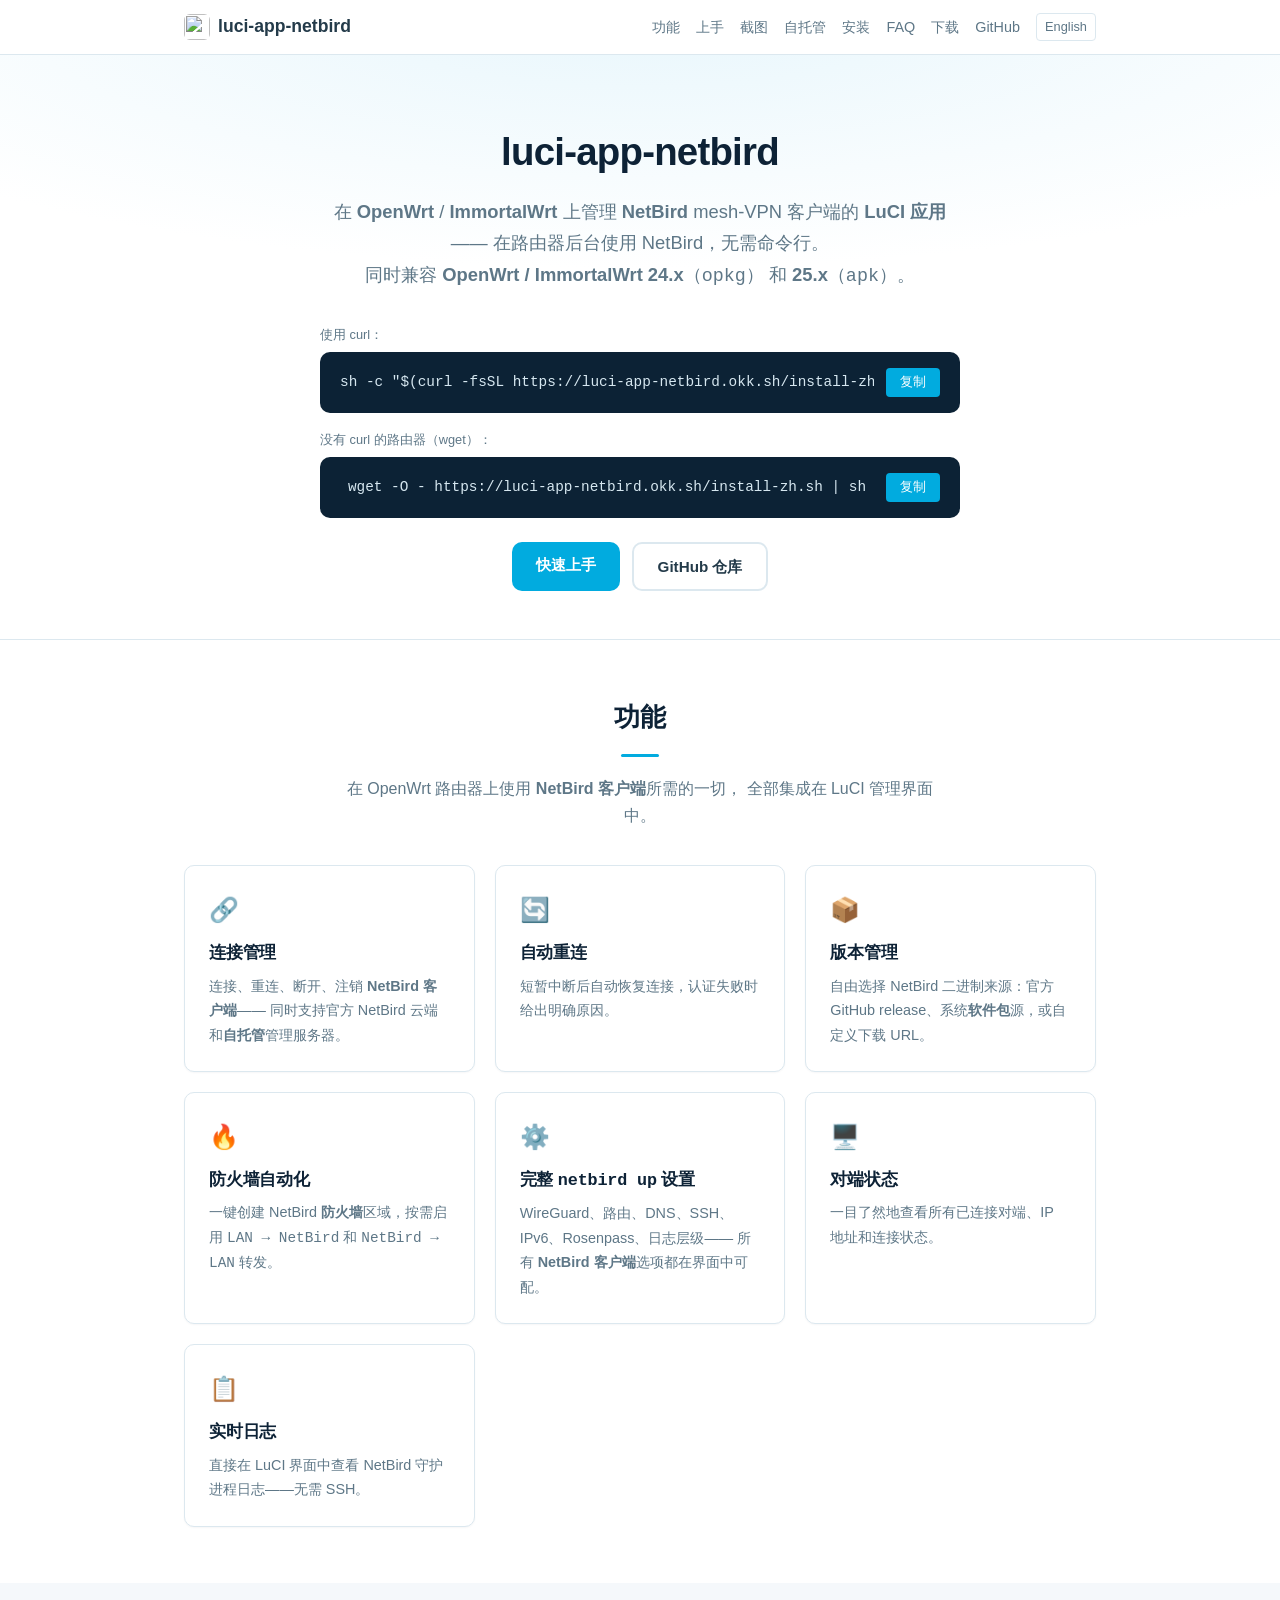
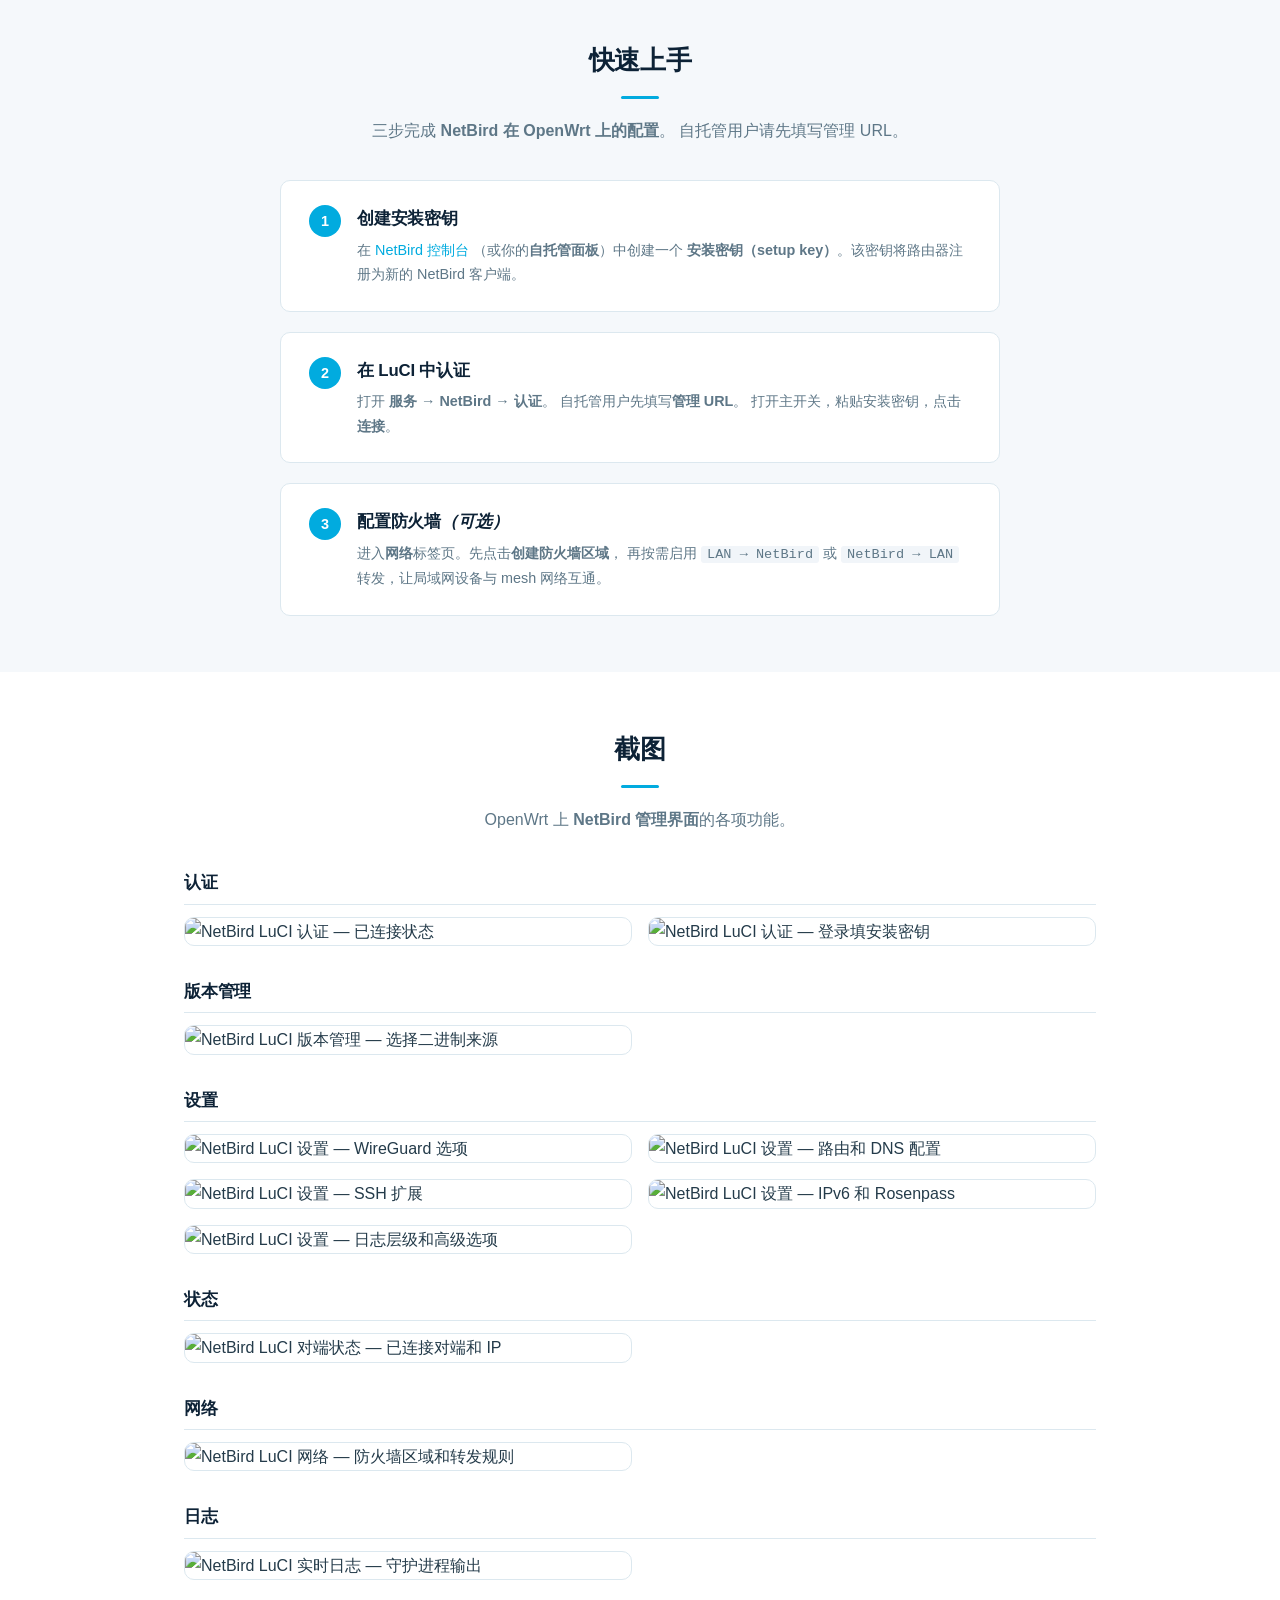
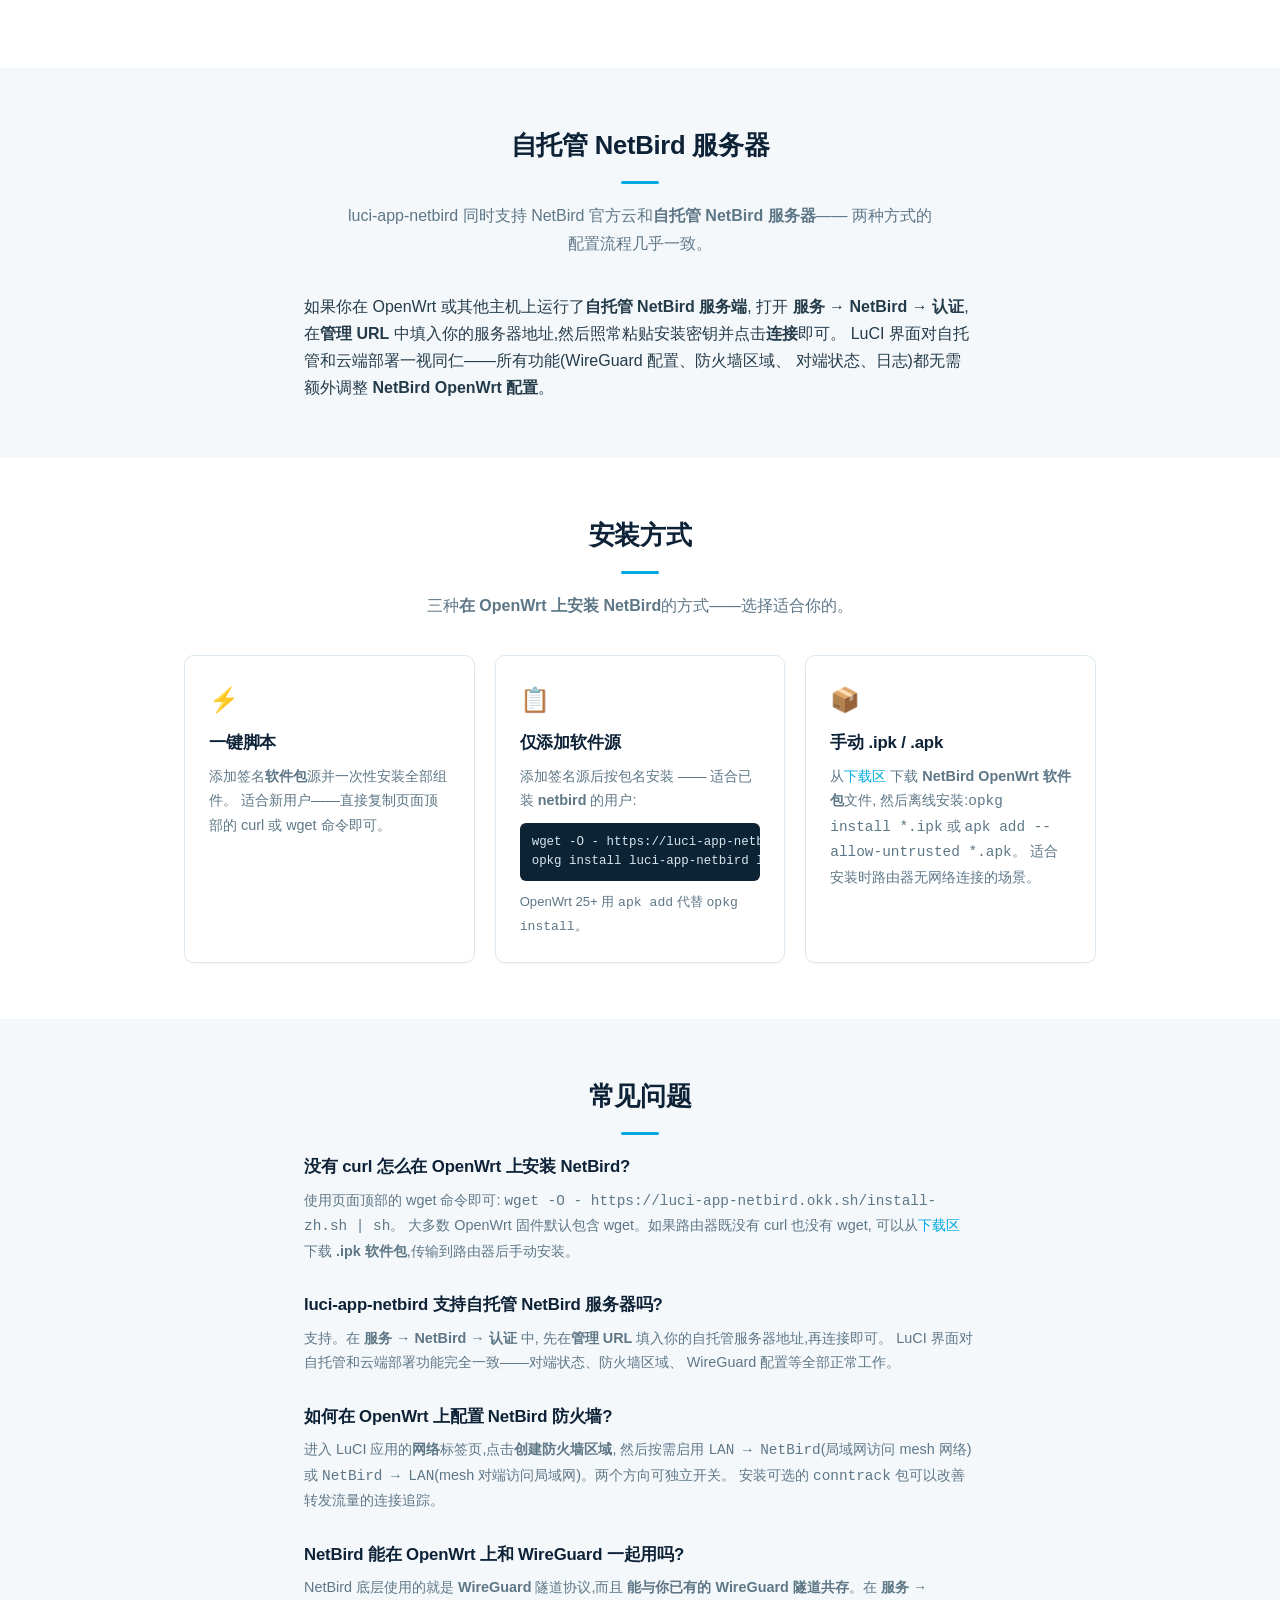
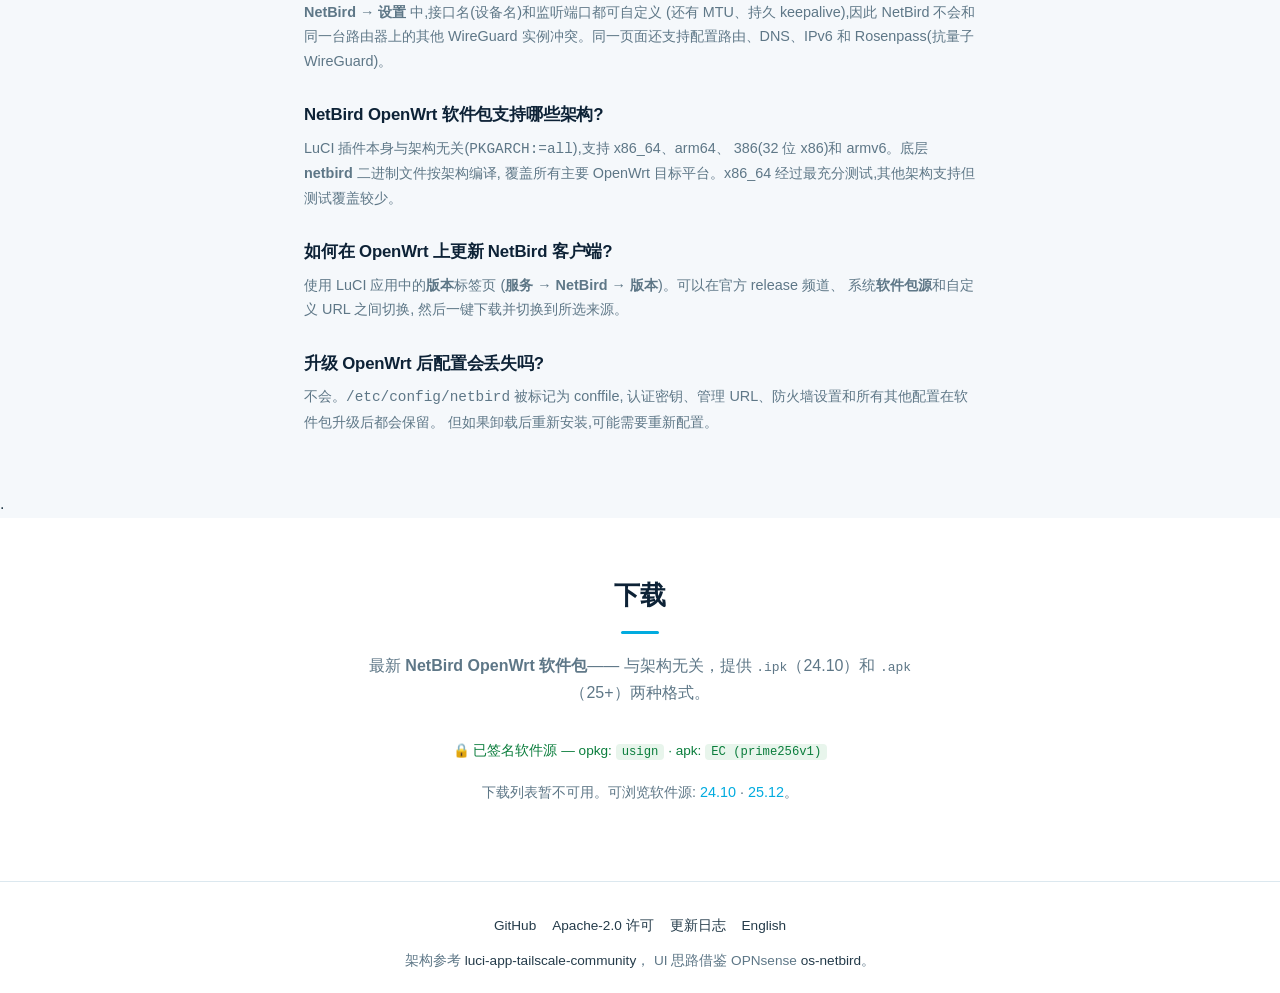
==== commit 558e9cd1: "feat: 安装脚本按语言分流,英文入口默认不装中文语言包 - install.sh 只装应用本体;新增 install-zh.sh 供中文用户一并安装   简体中文语言包,CI 同步发布。 - fe" ====
--- a/site/zh-cn.html
+++ b/site/zh-cn.html
@@ -33,7 +33,7 @@
     "operatingSystem": "OpenWrt, ImmortalWrt",
     "description": "在 OpenWrt 上管理 NetBird mesh-VPN 客户端的 LuCI 应用。支持自托管服务器、WireGuard 设置、防火墙自动化。",
     "offers": { "@type": "Offer", "price": "0" },
-    "url": "https://github.com/dont-touchme/luci-app-netbird",
+    "url": "https://github.com/looong-cat/luci-app-netbird",
     "license": "https://spdx.org/licenses/Apache-2.0.html"
   }
   </script>
@@ -220,7 +220,7 @@
       <a href="#install-methods">安装</a>
       <a href="#faq">FAQ</a>
       <a href="#downloads">下载</a>
-      <a href="https://github.com/dont-touchme/luci-app-netbird" target="_blank" rel="noopener">GitHub</a>
+      <a href="https://github.com/looong-cat/luci-app-netbird" target="_blank" rel="noopener">GitHub</a>
       <a href="/" class="lang-tag" hreflang="en">English</a>
     </nav>
   </div>
@@ -242,19 +242,19 @@
       <div class="install-block">
         <p class="cmd-label">使用 curl：</p>
         <div class="cmd-wrap">
-          <code id="cmd-curl">sh -c "$(curl -fsSL https://luci-app-netbird.okk.sh/install.sh)"</code>
+          <code id="cmd-curl">sh -c "$(curl -fsSL https://luci-app-netbird.okk.sh/install-zh.sh)"</code>
           <button class="copy-btn" onclick="copyCmd('cmd-curl', this)" aria-label="复制 curl 安装命令">复制</button>
         </div>
         <p class="cmd-label second">没有 curl 的路由器（wget）：</p>
         <div class="cmd-wrap">
-          <code id="cmd-wget">wget -O - https://luci-app-netbird.okk.sh/install.sh | sh</code>
+          <code id="cmd-wget">wget -O - https://luci-app-netbird.okk.sh/install-zh.sh | sh</code>
           <button class="copy-btn" onclick="copyCmd('cmd-wget', this)" aria-label="复制 wget 安装命令">复制</button>
         </div>
       </div>
 
       <div class="hero-actions">
         <a href="#setup" class="btn btn-primary">快速上手</a>
-        <a href="https://github.com/dont-touchme/luci-app-netbird" class="btn btn-outline" target="_blank" rel="noopener">GitHub 仓库</a>
+        <a href="https://github.com/looong-cat/luci-app-netbird" class="btn btn-outline" target="_blank" rel="noopener">GitHub 仓库</a>
       </div>
     </div>
   </section>
@@ -487,7 +487,7 @@
         <h3 style="font-size:1.05rem;font-weight:700;margin-bottom:6px">没有 curl 怎么在 OpenWrt 上安装 NetBird?</h3>
         <p style="font-size:.9rem;color:var(--text-muted)">
           使用页面顶部的 wget 命令即可:
-          <code>wget -O - https://luci-app-netbird.okk.sh/install.sh | sh</code>。
+          <code>wget -O - https://luci-app-netbird.okk.sh/install-zh.sh | sh</code>。
           大多数 OpenWrt 固件默认包含 wget。如果路由器既没有 curl 也没有 wget,
           可以从<a href="#downloads">下载区</a>
           下载 <strong>.ipk 软件包</strong>,传输到路由器后手动安装。
@@ -582,9 +582,9 @@
 <footer class="site-footer">
   <div class="container">
     <div class="footer-links">
-      <a href="https://github.com/dont-touchme/luci-app-netbird" target="_blank" rel="noopener">GitHub</a>
-      <a href="https://github.com/dont-touchme/luci-app-netbird/blob/main/LICENSE" target="_blank" rel="noopener">Apache-2.0 许可</a>
-      <a href="https://github.com/dont-touchme/luci-app-netbird/blob/main/CHANGELOG.md" target="_blank" rel="noopener">更新日志</a>
+      <a href="https://github.com/looong-cat/luci-app-netbird" target="_blank" rel="noopener">GitHub</a>
+      <a href="https://github.com/looong-cat/luci-app-netbird/blob/main/LICENSE" target="_blank" rel="noopener">Apache-2.0 许可</a>
+      <a href="https://github.com/looong-cat/luci-app-netbird/blob/main/CHANGELOG.md" target="_blank" rel="noopener">更新日志</a>
       <a href="/" hreflang="en">English</a>
     </div>
     <p>
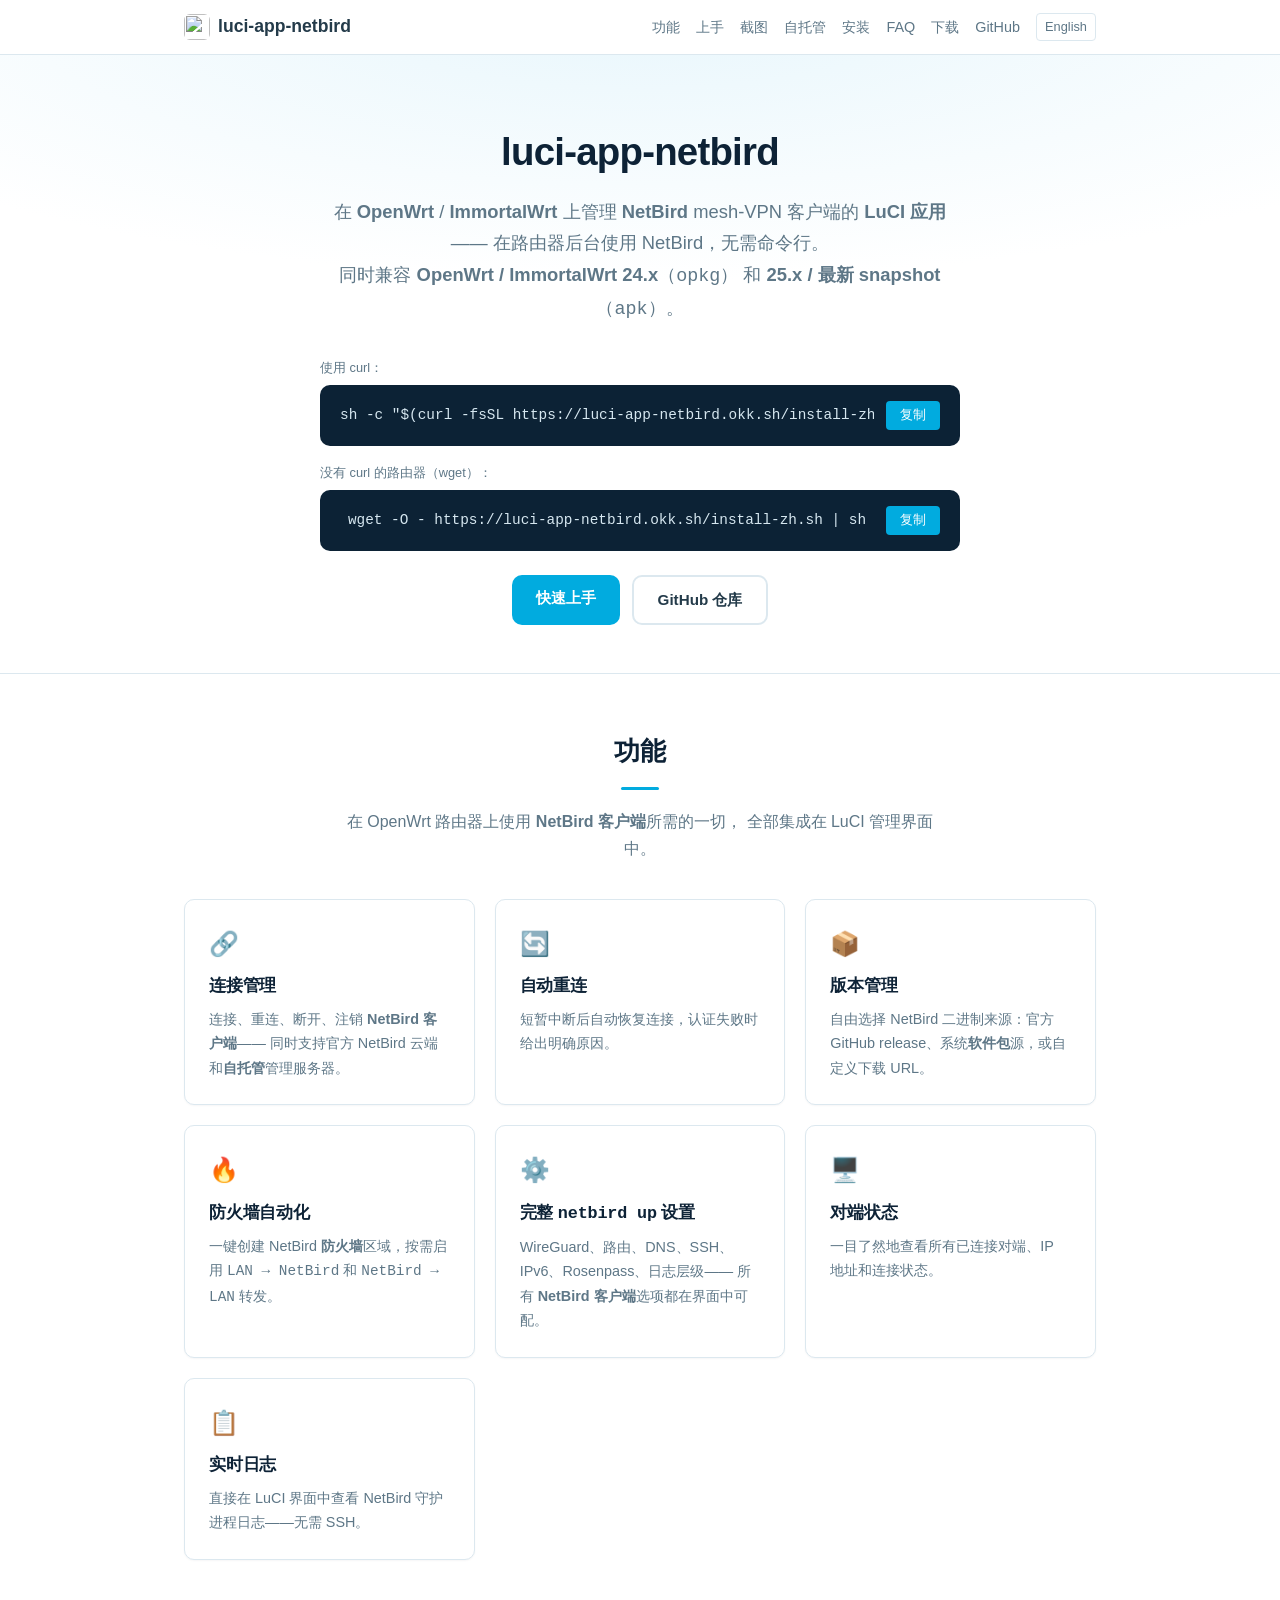
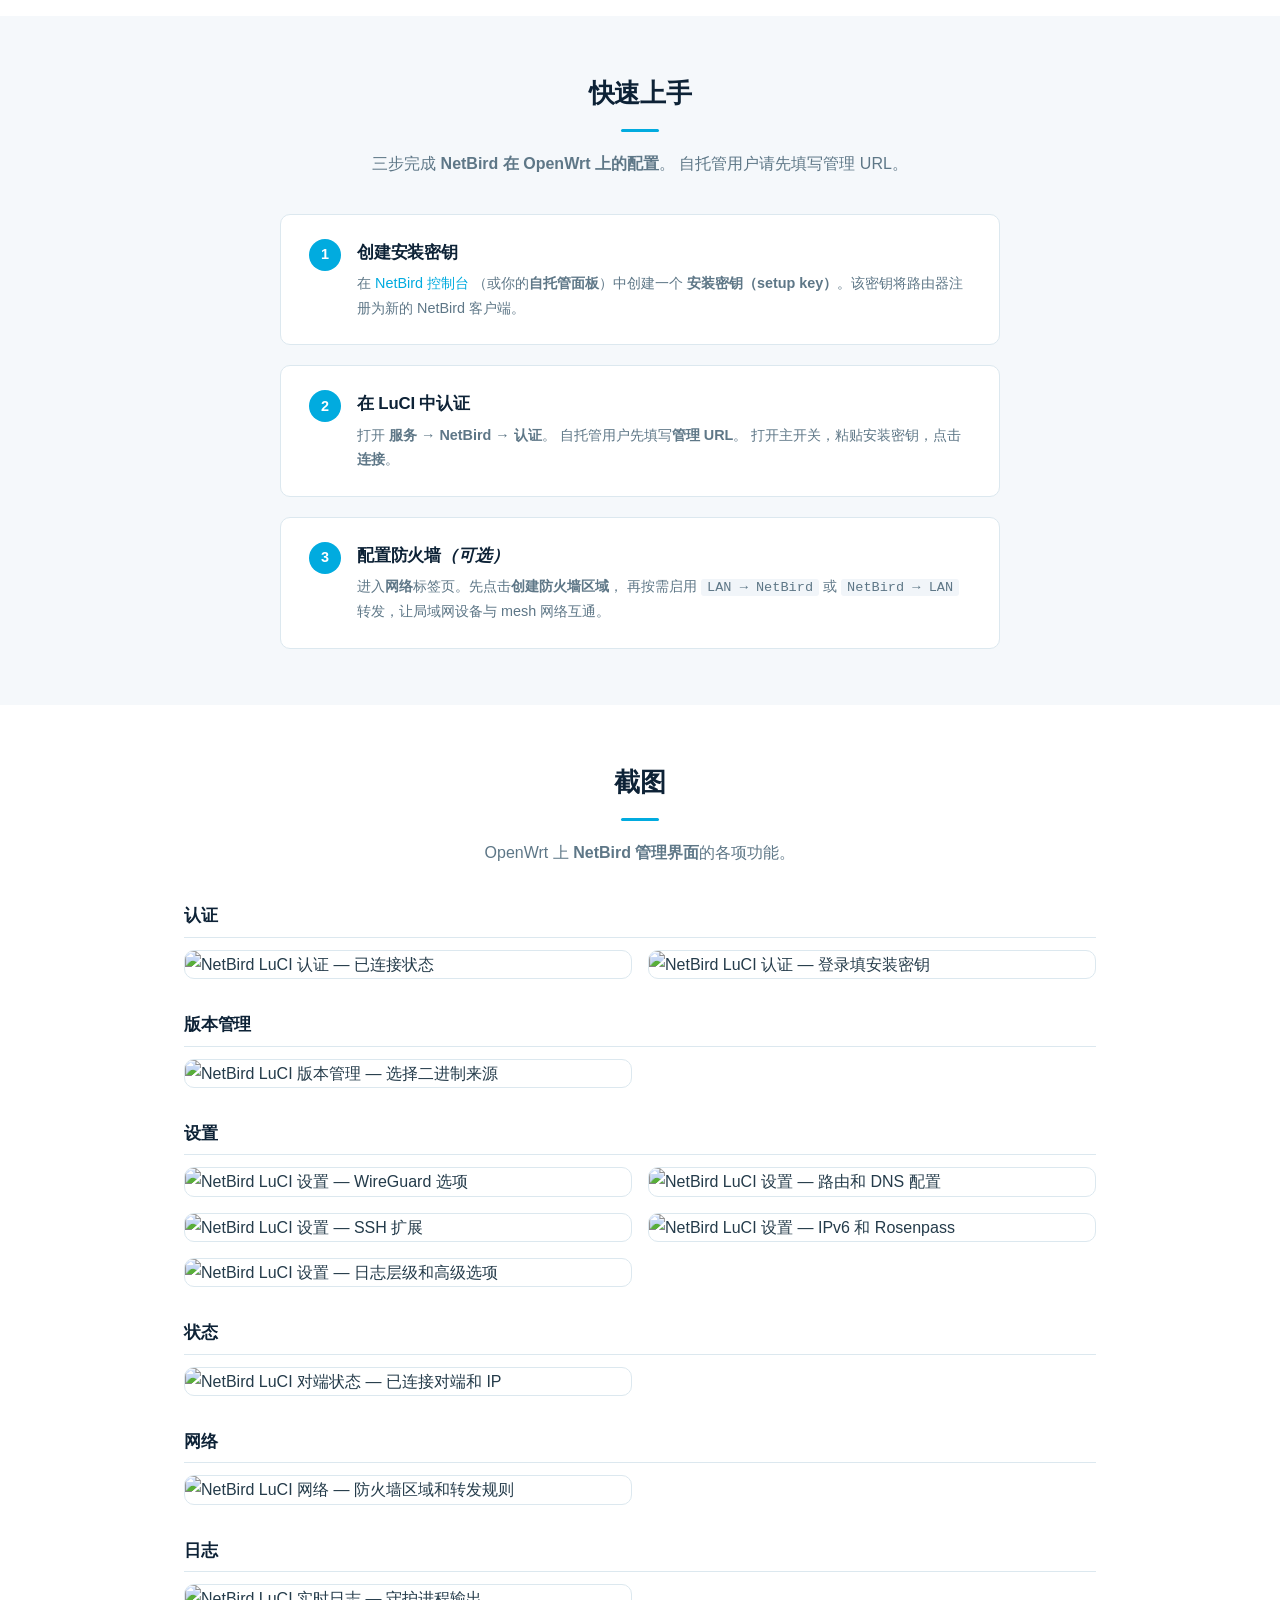
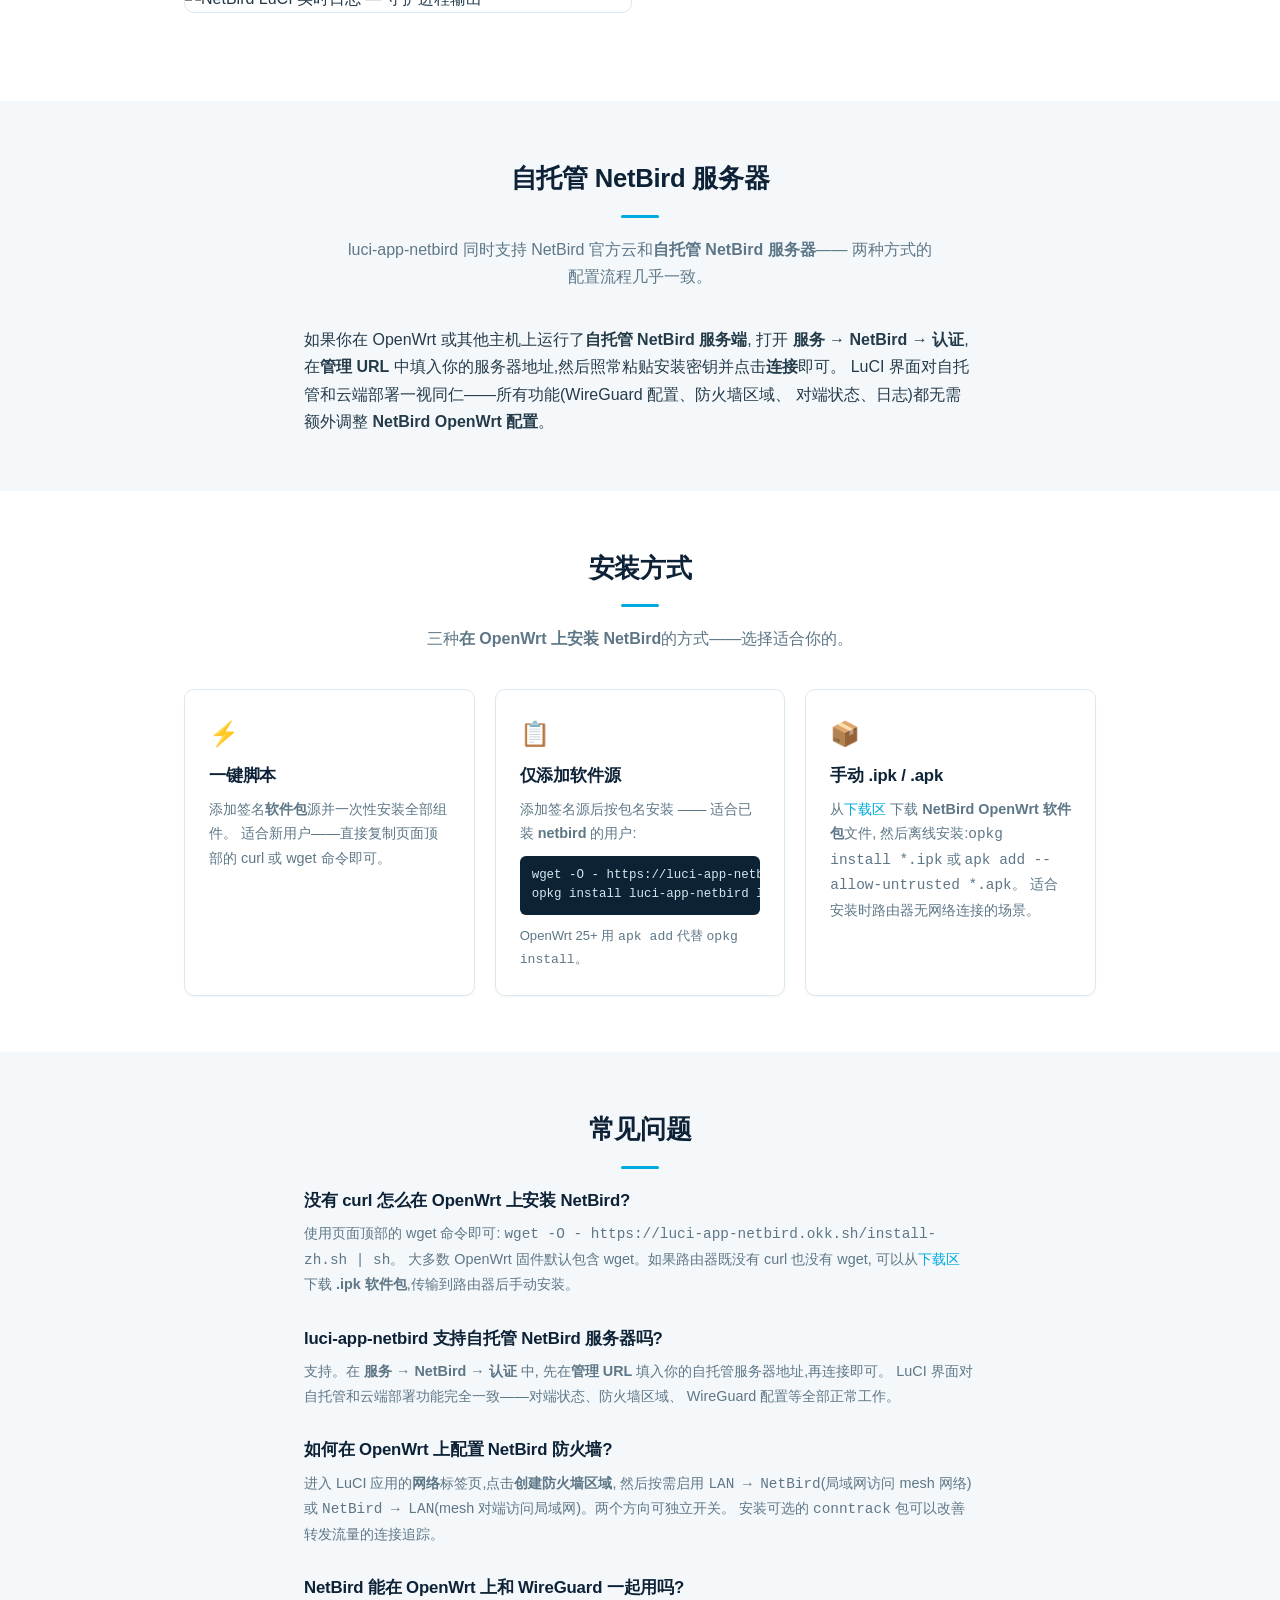
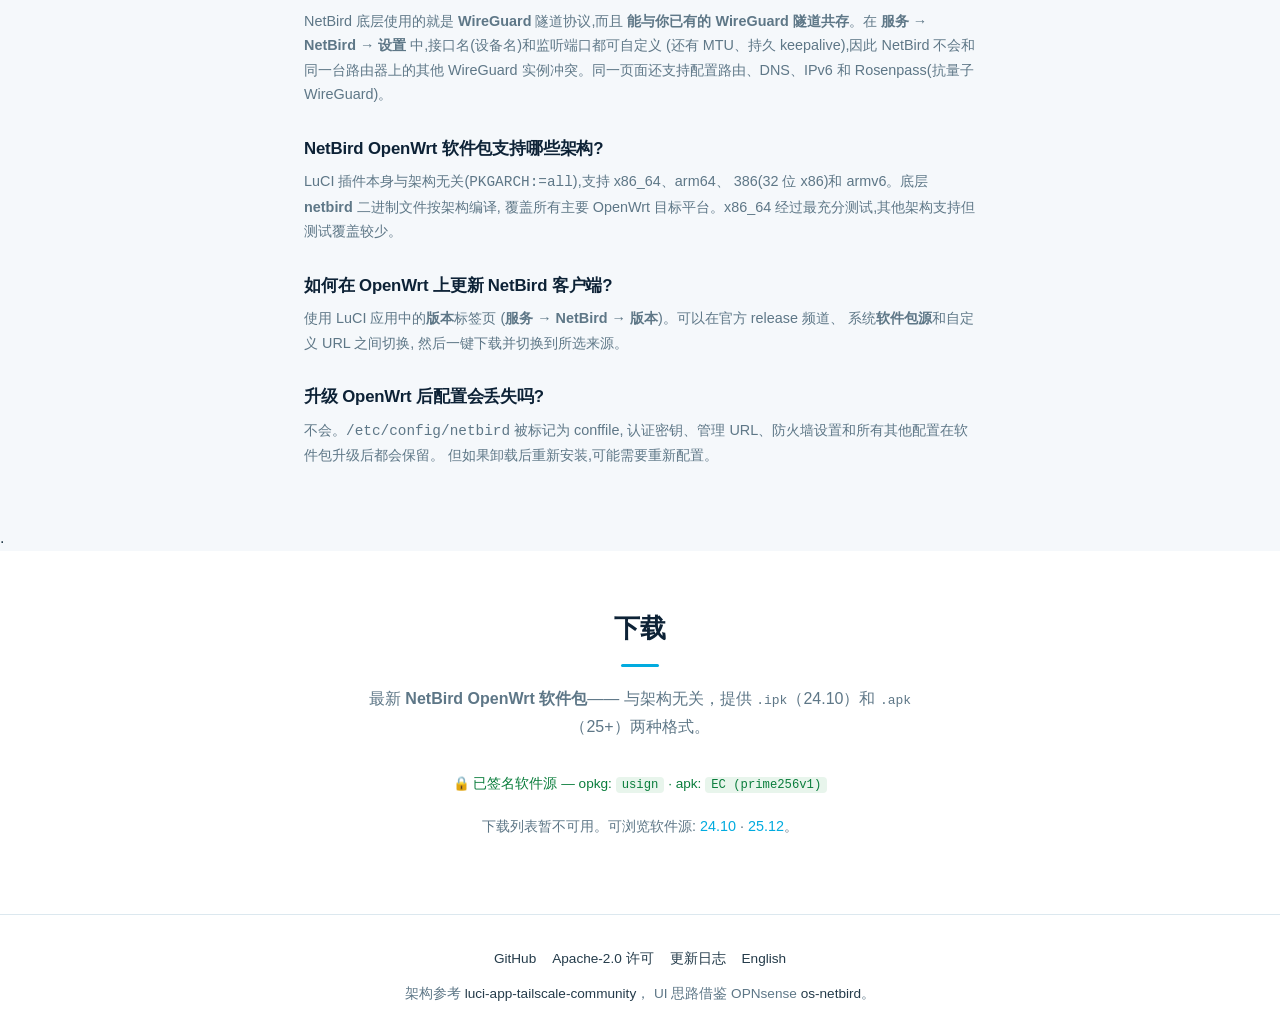
==== commit 45b1344c: "feat: feed.sh 支持 OpenWrt SNAPSHOT,同步文档兼容性描述 main snapshot 构建纯 apk、包与架构无关,复用 25.12 apk feed 即可安装; 老式 " ====
--- a/site/zh-cn.html
+++ b/site/zh-cn.html
@@ -236,7 +236,7 @@
         在路由器后台使用 NetBird，无需命令行。
         <br>
         同时兼容 <strong>OpenWrt / ImmortalWrt 24.x</strong>（<code>opkg</code>）
-        和 <strong>25.x</strong>（<code>apk</code>）。
+        和 <strong>25.x / 最新 snapshot</strong>（<code>apk</code>）。
       </p>
 
       <div class="install-block">
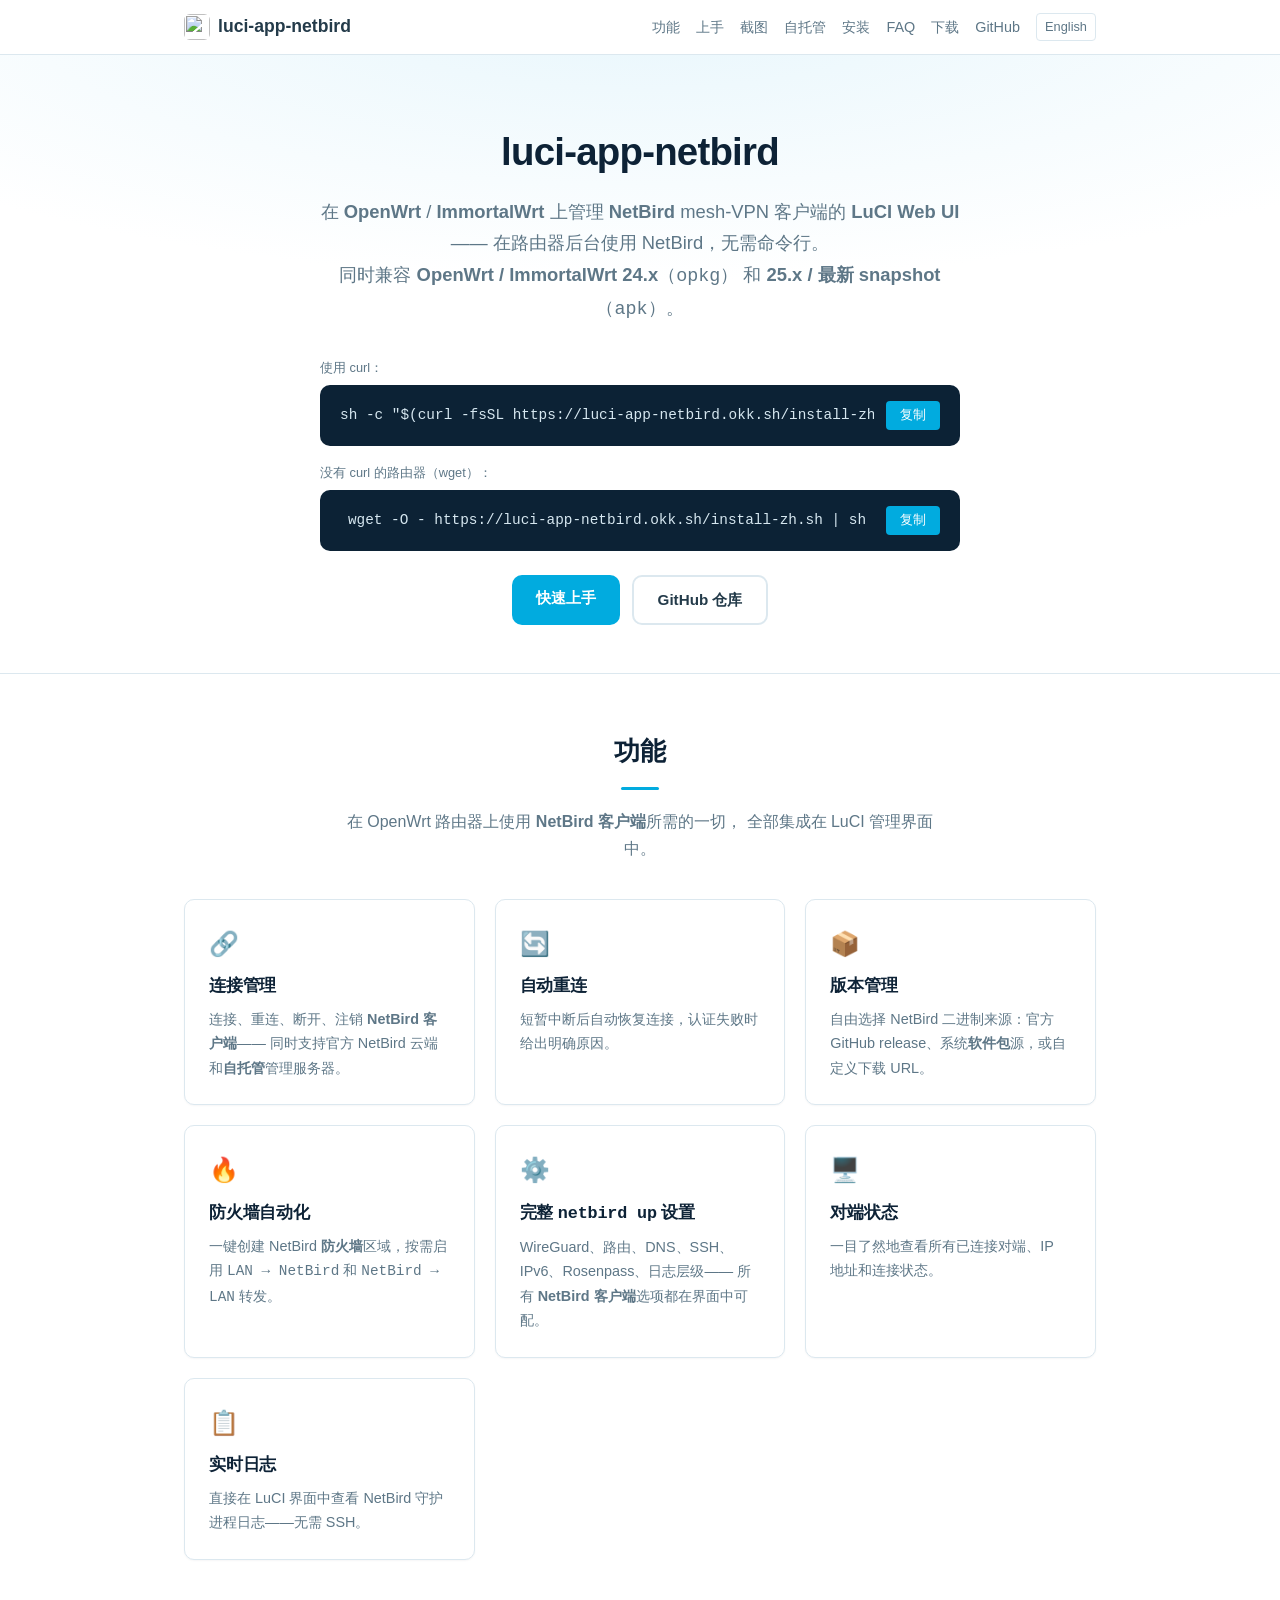
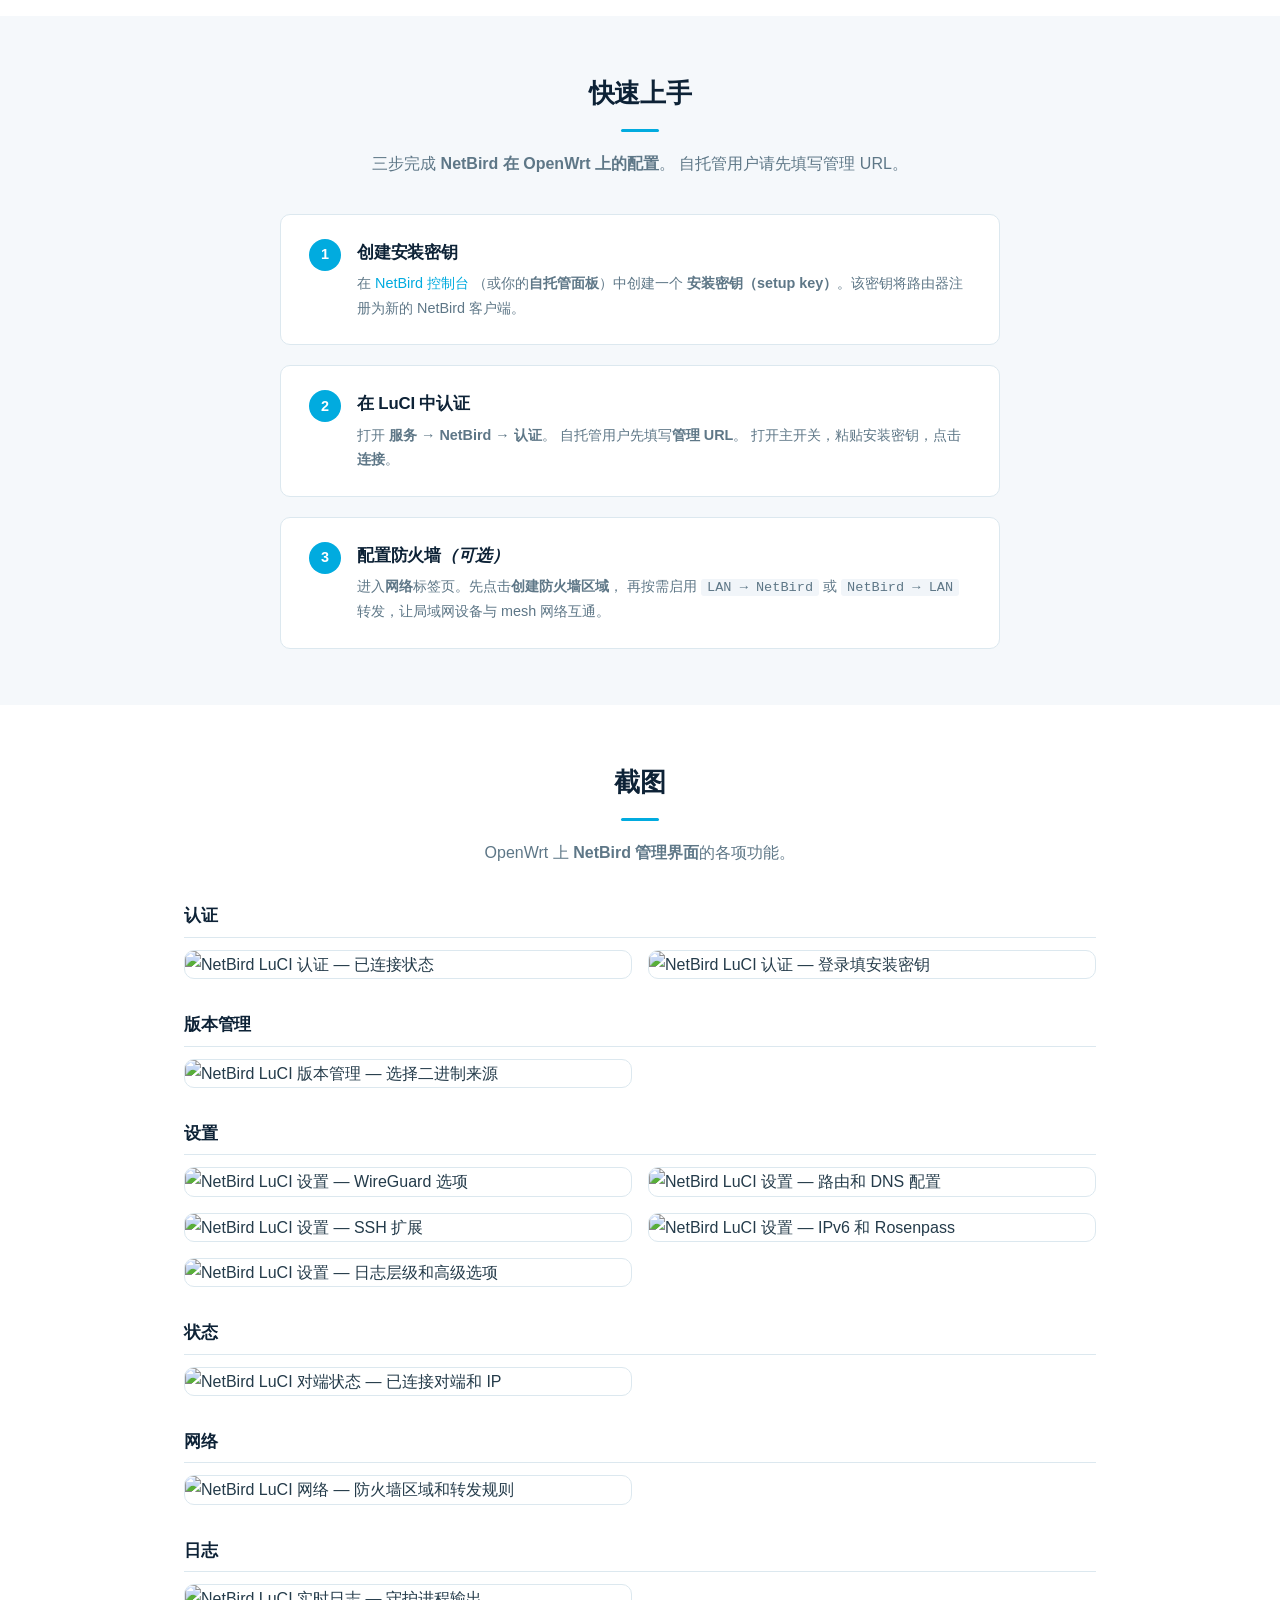
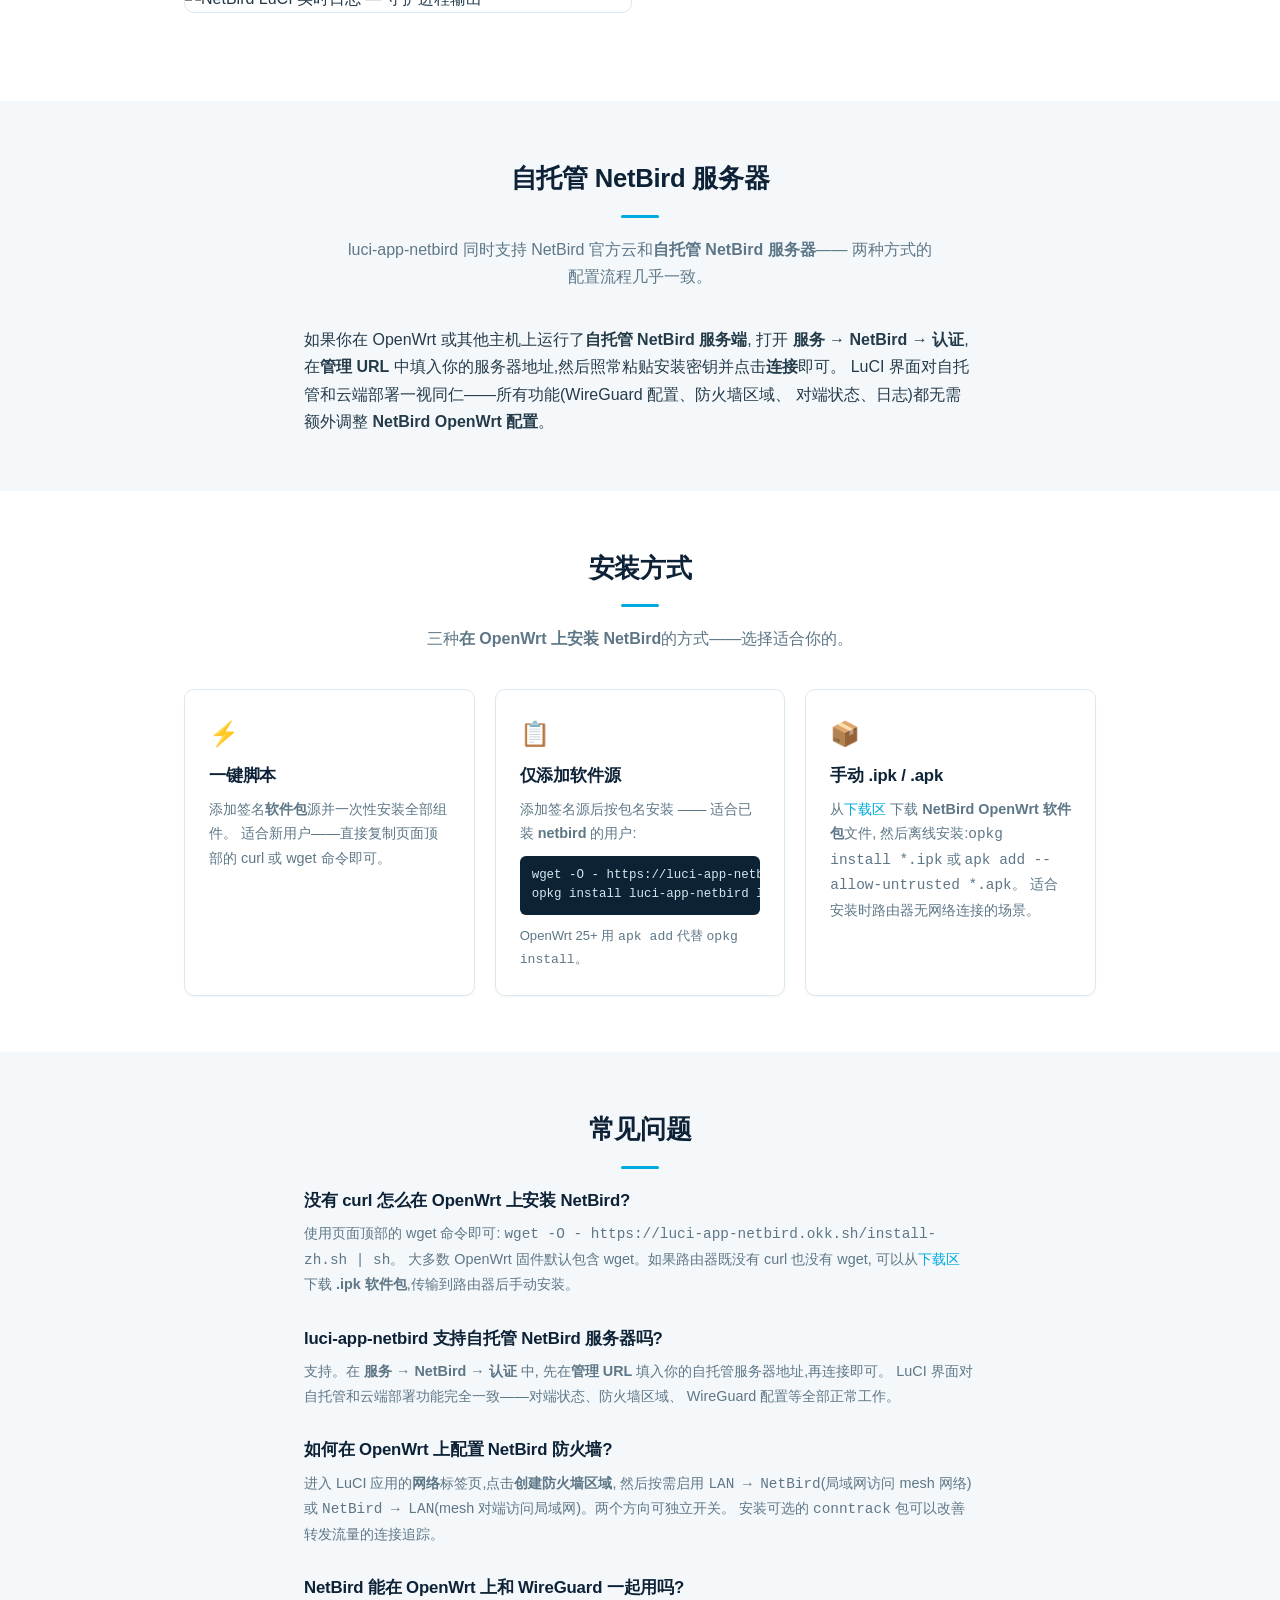
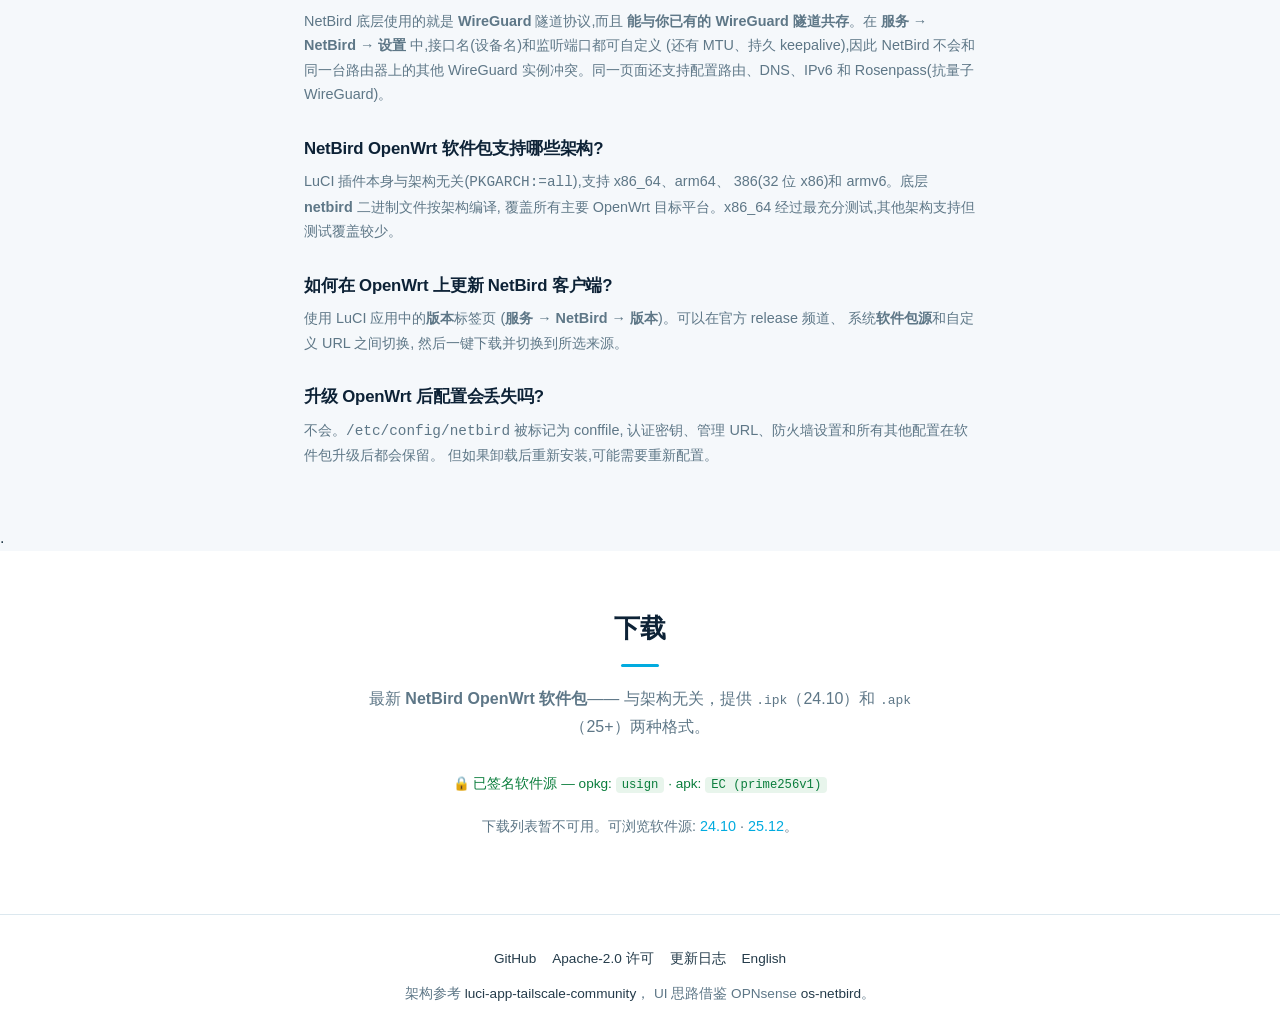
==== commit 7e48c291: "feat: conntrack 纳入运行依赖,转发规则即时断流全平台可靠生效 「删除转发规则即时断开已建连接」依赖 conntrack 做定向 flush,此前为 best-effort:设备未装该工" ====
--- a/site/zh-cn.html
+++ b/site/zh-cn.html
@@ -3,8 +3,8 @@
 <head>
   <meta charset="UTF-8">
   <meta name="viewport" content="width=device-width, initial-scale=1.0">
-  <title>luci-app-netbird — OpenWrt / ImmortalWrt 上的 NetBird 客户端管理界面</title>
-  <meta name="description" content="在 OpenWrt 上安装、配置和管理 NetBird mesh-VPN 客户端的 LuCI 应用。支持自托管服务器、WireGuard 设置、防火墙自动化。一键安装。">
+  <title>luci-app-netbird — OpenWrt / ImmortalWrt 上的 NetBird 客户端 Web UI 管理界面</title>
+  <meta name="description" content="在 OpenWrt 上安装、配置和管理 NetBird mesh-VPN 客户端的 LuCI Web UI（网页管理界面）。支持自托管服务器、WireGuard 设置、防火墙自动化。一键安装。">
   <meta name="robots" content="index, follow">
   <link rel="icon" type="image/png" sizes="32x32" href="/favicon-32x32.png">
   <link rel="icon" type="image/png" sizes="16x16" href="/favicon-16x16.png">
@@ -12,16 +12,16 @@
   <link rel="canonical" href="https://luci-app-netbird.okk.sh/zh-cn">
   <link rel="alternate" hreflang="en" href="https://luci-app-netbird.okk.sh/">
 
-  <meta property="og:title" content="luci-app-netbird — OpenWrt / ImmortalWrt 上的 NetBird 客户端管理界面">
-  <meta property="og:description" content="在 OpenWrt 上安装、配置和管理 NetBird mesh-VPN 客户端的 LuCI 应用。支持自托管服务器、WireGuard 设置、防火墙自动化。一键安装。">
+  <meta property="og:title" content="luci-app-netbird — OpenWrt / ImmortalWrt 上的 NetBird 客户端 Web UI 管理界面">
+  <meta property="og:description" content="在 OpenWrt 上安装、配置和管理 NetBird mesh-VPN 客户端的 LuCI Web UI（网页管理界面）。支持自托管服务器、WireGuard 设置、防火墙自动化。一键安装。">
   <meta property="og:url" content="https://luci-app-netbird.okk.sh/zh-cn">
   <meta property="og:type" content="website">
   <meta property="og:image" content="https://luci-app-netbird.okk.sh/og-card.png">
   <meta property="og:site_name" content="luci-app-netbird">
 
   <meta name="twitter:card" content="summary_large_image">
-  <meta name="twitter:title" content="luci-app-netbird — OpenWrt / ImmortalWrt 上的 NetBird 客户端管理界面">
-  <meta name="twitter:description" content="在 OpenWrt 上安装、配置和管理 NetBird mesh-VPN 客户端的 LuCI 应用。支持自托管服务器、WireGuard 设置、防火墙自动化。一键安装。">
+  <meta name="twitter:title" content="luci-app-netbird — OpenWrt / ImmortalWrt 上的 NetBird 客户端 Web UI 管理界面">
+  <meta name="twitter:description" content="在 OpenWrt 上安装、配置和管理 NetBird mesh-VPN 客户端的 LuCI Web UI（网页管理界面）。支持自托管服务器、WireGuard 设置、防火墙自动化。一键安装。">
   <meta name="twitter:image" content="https://luci-app-netbird.okk.sh/og-card.png">
 
   <script type="application/ld+json">
@@ -31,7 +31,7 @@
     "name": "luci-app-netbird",
     "applicationCategory": "NetworkingApplication",
     "operatingSystem": "OpenWrt, ImmortalWrt",
-    "description": "在 OpenWrt 上管理 NetBird mesh-VPN 客户端的 LuCI 应用。支持自托管服务器、WireGuard 设置、防火墙自动化。",
+    "description": "在 OpenWrt 上管理 NetBird mesh-VPN 客户端的 LuCI Web UI（网页管理界面）。支持自托管服务器、WireGuard 设置、防火墙自动化。",
     "offers": { "@type": "Offer", "price": "0" },
     "url": "https://github.com/looong-cat/luci-app-netbird",
     "license": "https://spdx.org/licenses/Apache-2.0.html"
@@ -232,7 +232,7 @@
       <h1>luci-app-netbird</h1>
       <p class="tagline">
         在 <strong>OpenWrt</strong> / <strong>ImmortalWrt</strong> 上管理
-        <strong>NetBird</strong> mesh-VPN 客户端的 <strong>LuCI 应用</strong>——
+        <strong>NetBird</strong> mesh-VPN 客户端的 <strong>LuCI Web UI</strong>——
         在路由器后台使用 NetBird，无需命令行。
         <br>
         同时兼容 <strong>OpenWrt / ImmortalWrt 24.x</strong>（<code>opkg</code>）
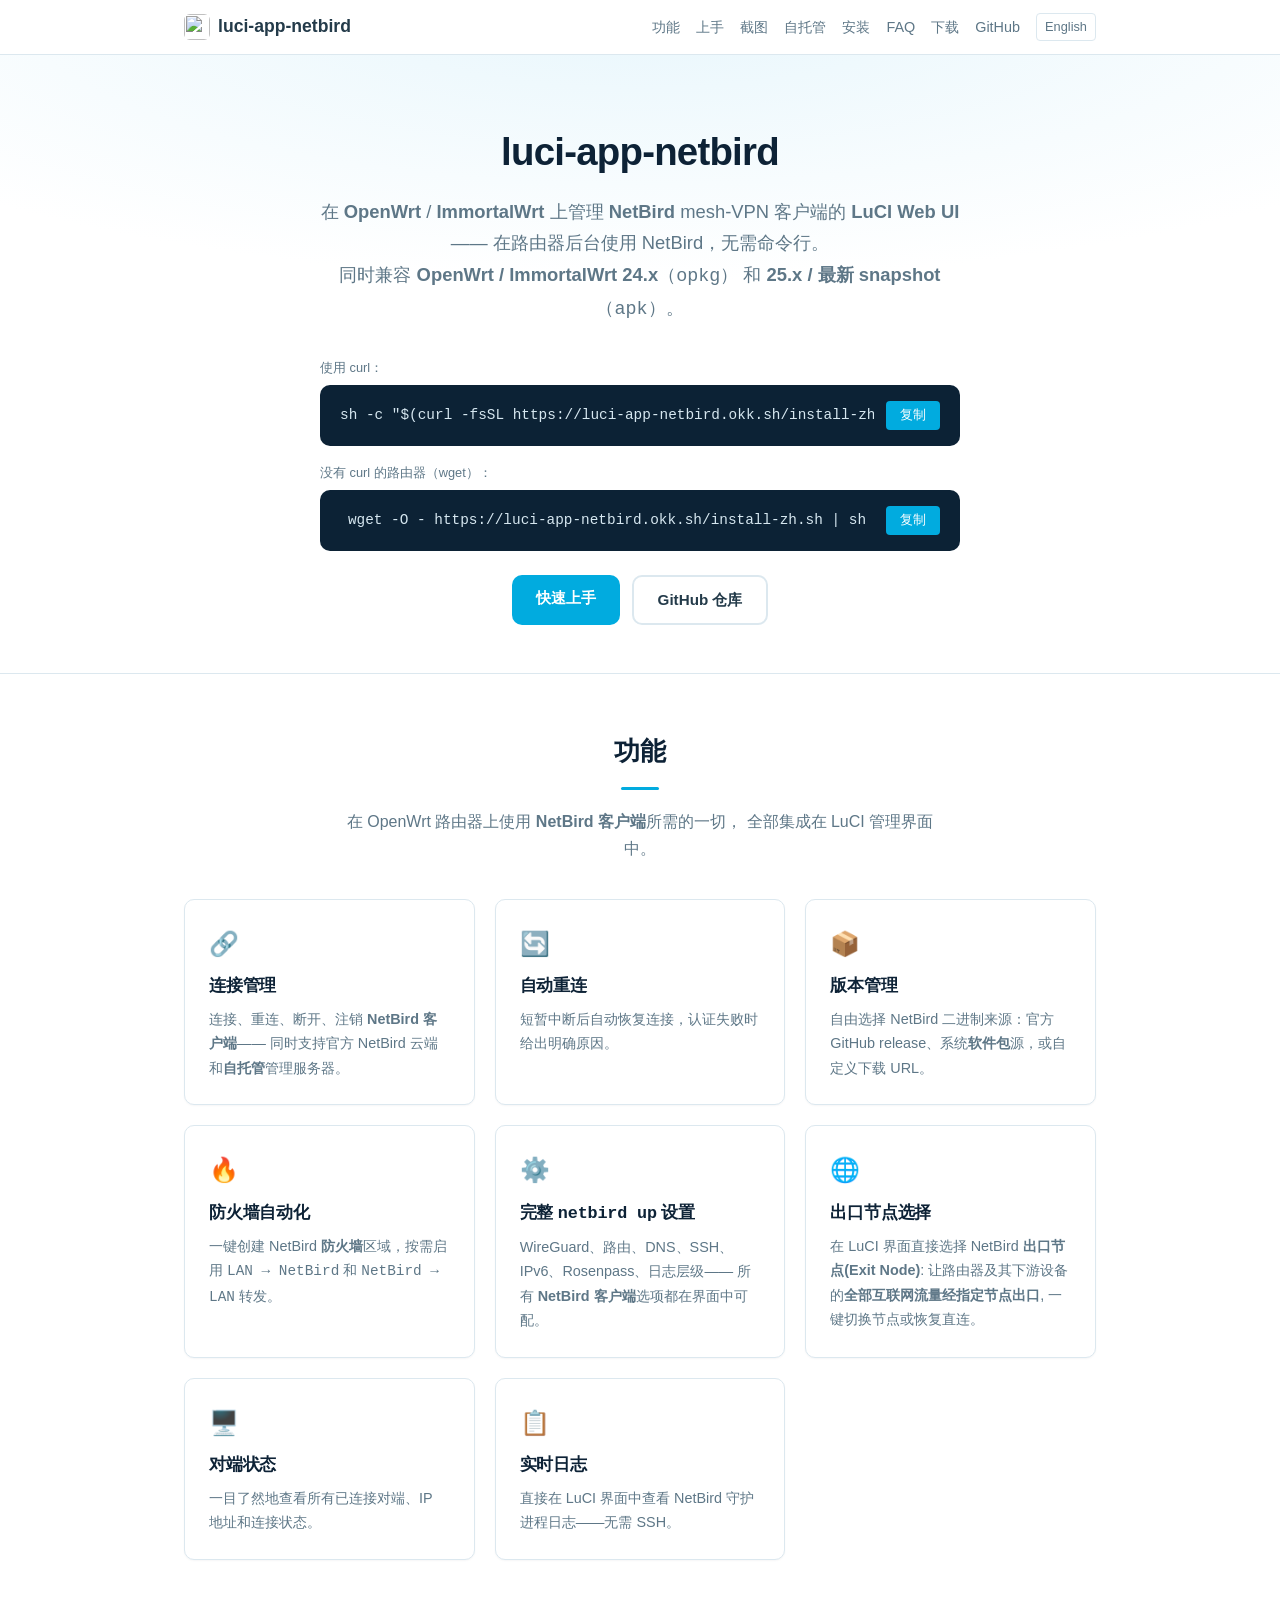
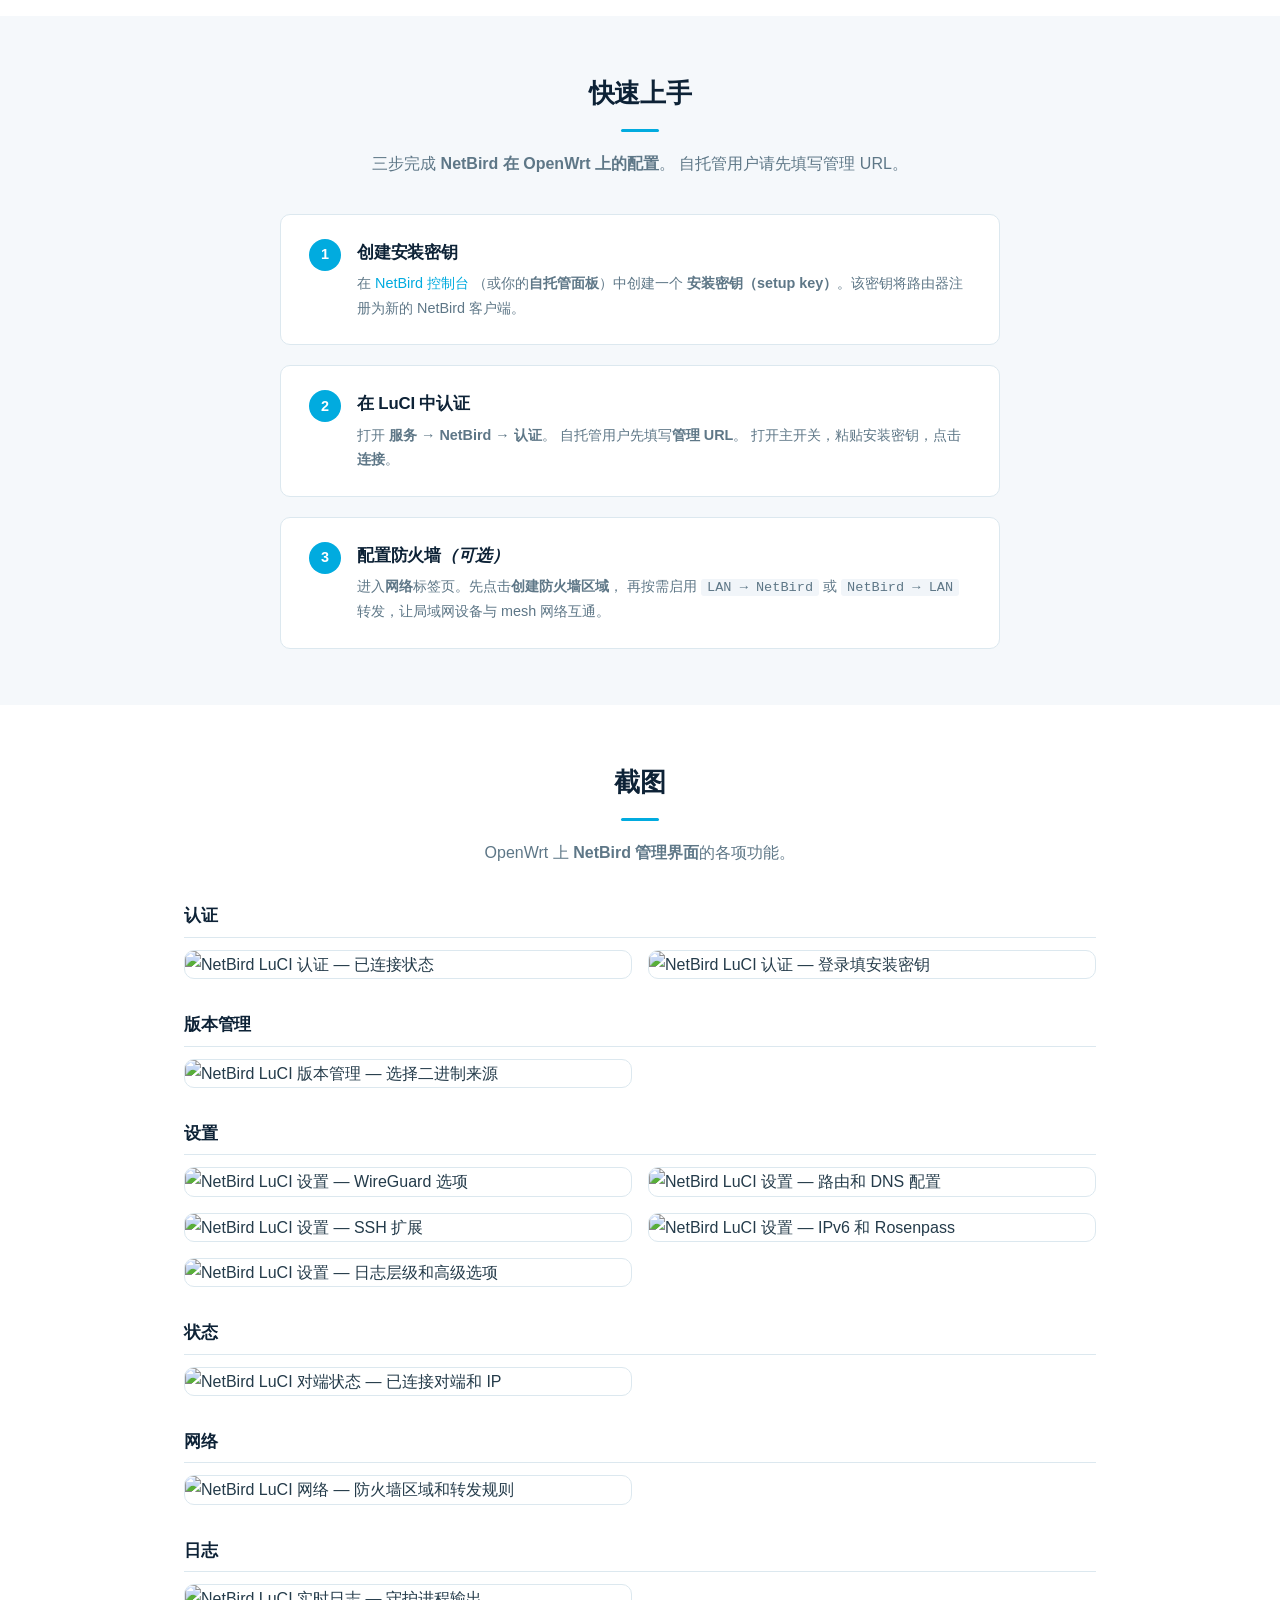
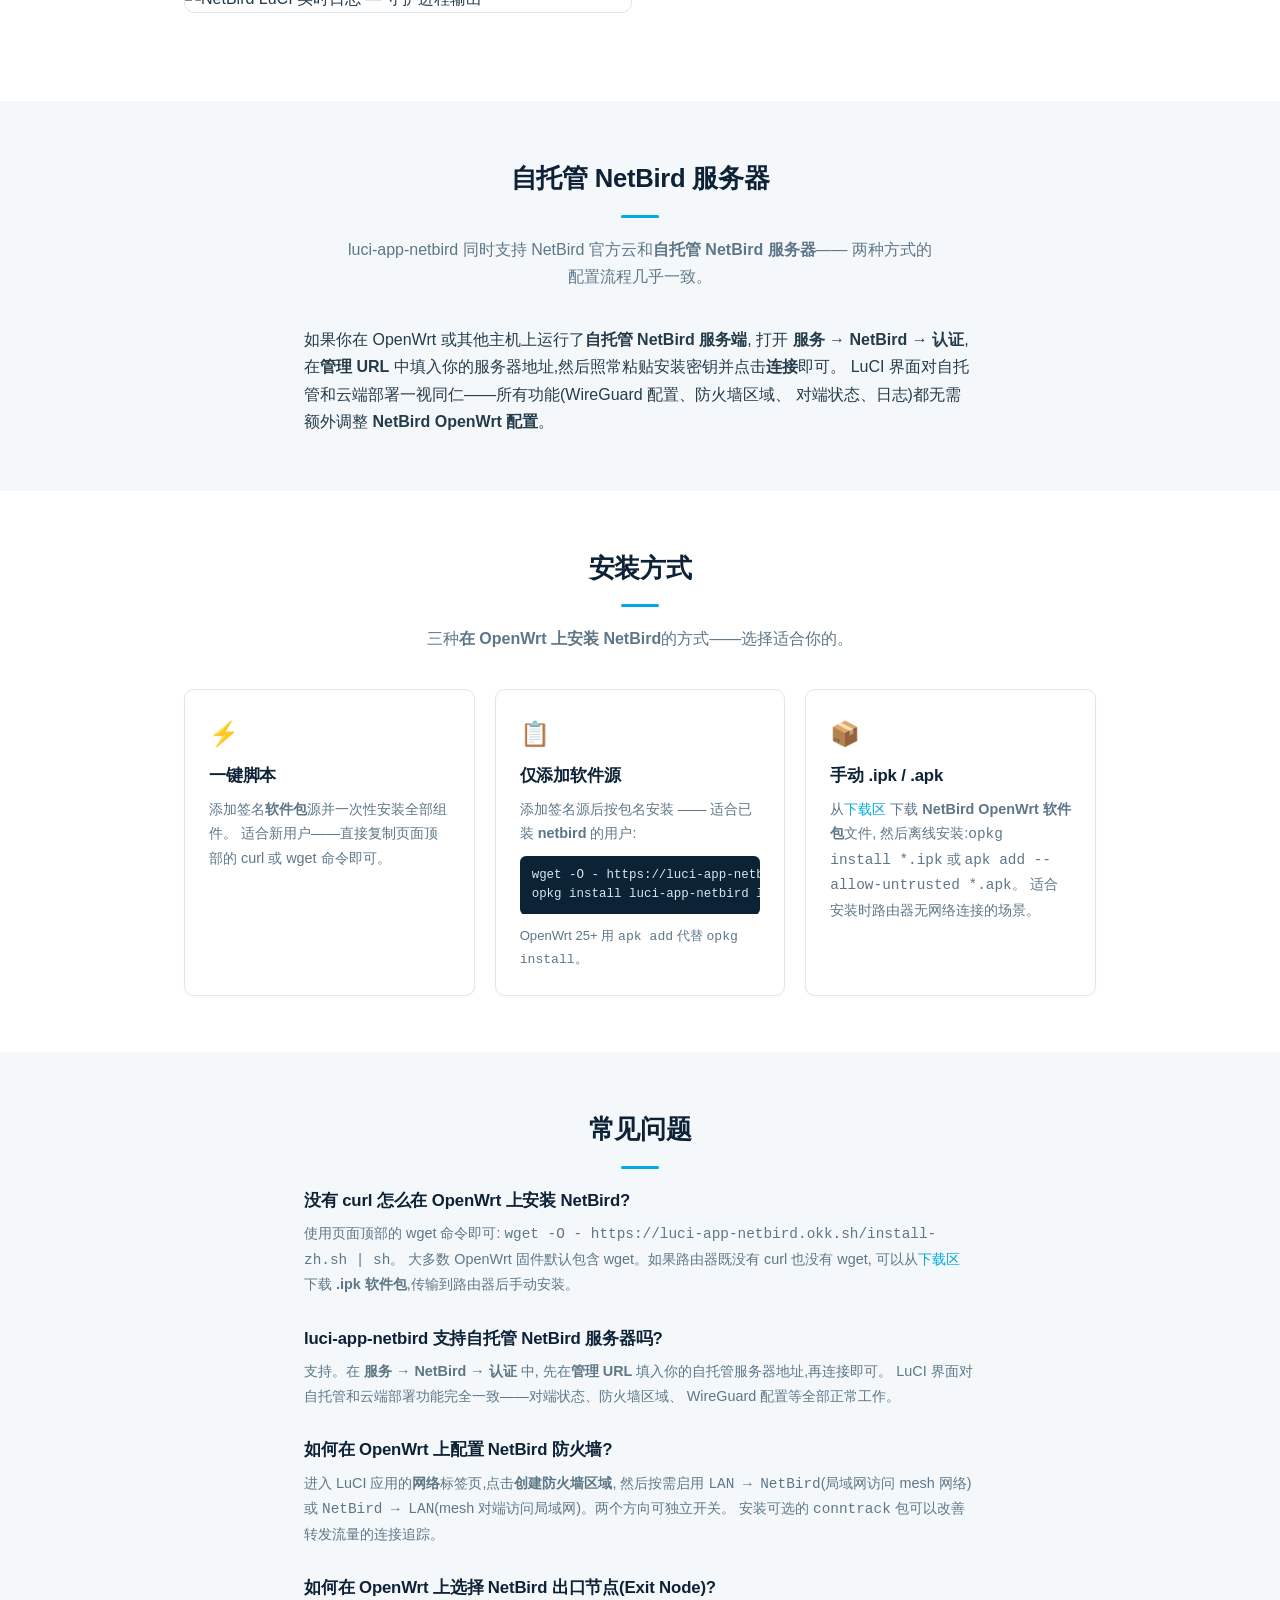
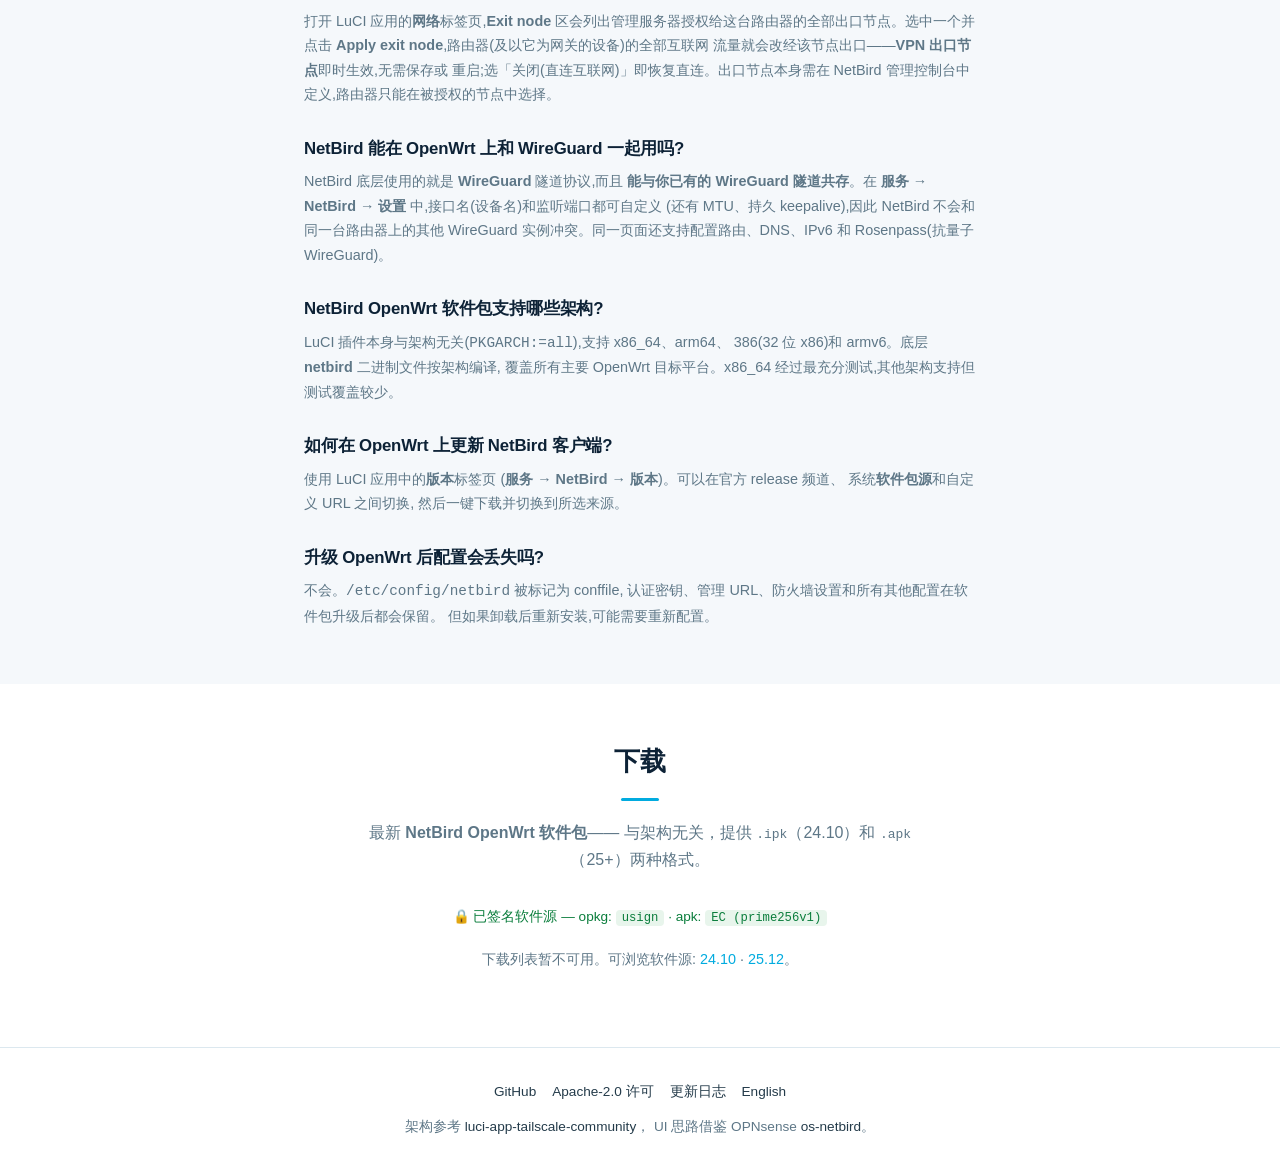
==== commit 042177a5: "feat: 网络页新增 exit node 选择,列出管理端下发的出口节点并可即时切换或关闭 站点双语页同步功能介绍与 FAQ;顺带修正两页 downloads 区前误植的行首句点。" ====
--- a/site/zh-cn.html
+++ b/site/zh-cn.html
@@ -4,7 +4,7 @@
   <meta charset="UTF-8">
   <meta name="viewport" content="width=device-width, initial-scale=1.0">
   <title>luci-app-netbird — OpenWrt / ImmortalWrt 上的 NetBird 客户端 Web UI 管理界面</title>
-  <meta name="description" content="在 OpenWrt 上安装、配置和管理 NetBird mesh-VPN 客户端的 LuCI Web UI（网页管理界面）。支持自托管服务器、WireGuard 设置、防火墙自动化。一键安装。">
+  <meta name="description" content="在 OpenWrt 上安装、配置和管理 NetBird mesh-VPN 客户端的 LuCI Web UI（网页管理界面）。支持自托管服务器、WireGuard 设置、防火墙自动化、出口节点(Exit Node)选择。一键安装。">
   <meta name="robots" content="index, follow">
   <link rel="icon" type="image/png" sizes="32x32" href="/favicon-32x32.png">
   <link rel="icon" type="image/png" sizes="16x16" href="/favicon-16x16.png">
@@ -13,7 +13,7 @@
   <link rel="alternate" hreflang="en" href="https://luci-app-netbird.okk.sh/">
 
   <meta property="og:title" content="luci-app-netbird — OpenWrt / ImmortalWrt 上的 NetBird 客户端 Web UI 管理界面">
-  <meta property="og:description" content="在 OpenWrt 上安装、配置和管理 NetBird mesh-VPN 客户端的 LuCI Web UI（网页管理界面）。支持自托管服务器、WireGuard 设置、防火墙自动化。一键安装。">
+  <meta property="og:description" content="在 OpenWrt 上安装、配置和管理 NetBird mesh-VPN 客户端的 LuCI Web UI（网页管理界面）。支持自托管服务器、WireGuard 设置、防火墙自动化、出口节点(Exit Node)选择。一键安装。">
   <meta property="og:url" content="https://luci-app-netbird.okk.sh/zh-cn">
   <meta property="og:type" content="website">
   <meta property="og:image" content="https://luci-app-netbird.okk.sh/og-card.png">
@@ -21,7 +21,7 @@
 
   <meta name="twitter:card" content="summary_large_image">
   <meta name="twitter:title" content="luci-app-netbird — OpenWrt / ImmortalWrt 上的 NetBird 客户端 Web UI 管理界面">
-  <meta name="twitter:description" content="在 OpenWrt 上安装、配置和管理 NetBird mesh-VPN 客户端的 LuCI Web UI（网页管理界面）。支持自托管服务器、WireGuard 设置、防火墙自动化。一键安装。">
+  <meta name="twitter:description" content="在 OpenWrt 上安装、配置和管理 NetBird mesh-VPN 客户端的 LuCI Web UI（网页管理界面）。支持自托管服务器、WireGuard 设置、防火墙自动化、出口节点(Exit Node)选择。一键安装。">
   <meta name="twitter:image" content="https://luci-app-netbird.okk.sh/og-card.png">
 
   <script type="application/ld+json">
@@ -31,7 +31,7 @@
     "name": "luci-app-netbird",
     "applicationCategory": "NetworkingApplication",
     "operatingSystem": "OpenWrt, ImmortalWrt",
-    "description": "在 OpenWrt 上管理 NetBird mesh-VPN 客户端的 LuCI Web UI（网页管理界面）。支持自托管服务器、WireGuard 设置、防火墙自动化。",
+    "description": "在 OpenWrt 上管理 NetBird mesh-VPN 客户端的 LuCI Web UI（网页管理界面）。支持自托管服务器、WireGuard 设置、防火墙自动化、出口节点(Exit Node)选择。",
     "offers": { "@type": "Offer", "price": "0" },
     "url": "https://github.com/looong-cat/luci-app-netbird",
     "license": "https://spdx.org/licenses/Apache-2.0.html"
@@ -306,6 +306,15 @@
           </p>
         </div>
         <div class="feature-card">
+          <div class="icon">🌐</div>
+          <h3>出口节点选择</h3>
+          <p>
+            在 LuCI 界面直接选择 NetBird <strong>出口节点(Exit Node)</strong>:
+            让路由器及其下游设备的<strong>全部互联网流量经指定节点出口</strong>,
+            一键切换节点或恢复直连。
+          </p>
+        </div>
+        <div class="feature-card">
           <div class="icon">🖥️</div>
           <h3>对端状态</h3>
           <p>
@@ -515,6 +524,18 @@
       </div>
 
       <div class="faq-item" style="margin-bottom:28px">
+        <h3 style="font-size:1.05rem;font-weight:700;margin-bottom:6px">如何在 OpenWrt 上选择 NetBird 出口节点(Exit Node)?</h3>
+        <p style="font-size:.9rem;color:var(--text-muted)">
+          打开 LuCI 应用的<strong>网络</strong>标签页,<strong>Exit node</strong>
+          区会列出管理服务器授权给这台路由器的全部出口节点。选中一个并点击
+          <strong>Apply exit node</strong>,路由器(及以它为网关的设备)的全部互联网
+          流量就会改经该节点出口——<strong>VPN 出口节点</strong>即时生效,无需保存或
+          重启;选「关闭(直连互联网)」即恢复直连。出口节点本身需在 NetBird
+          管理控制台中定义,路由器只能在被授权的节点中选择。
+        </p>
+      </div>
+
+      <div class="faq-item" style="margin-bottom:28px">
         <h3 style="font-size:1.05rem;font-weight:700;margin-bottom:6px">NetBird 能在 OpenWrt 上和 WireGuard 一起用吗?</h3>
         <p style="font-size:.9rem;color:var(--text-muted)">
           NetBird 底层使用的就是 <strong>WireGuard</strong> 隧道协议,而且
@@ -556,7 +577,7 @@
     </div>
   </section>
 
-.  <section id="downloads">
+  <section id="downloads">
     <div class="container">
       <h2>下载</h2>
       <p class="section-desc">
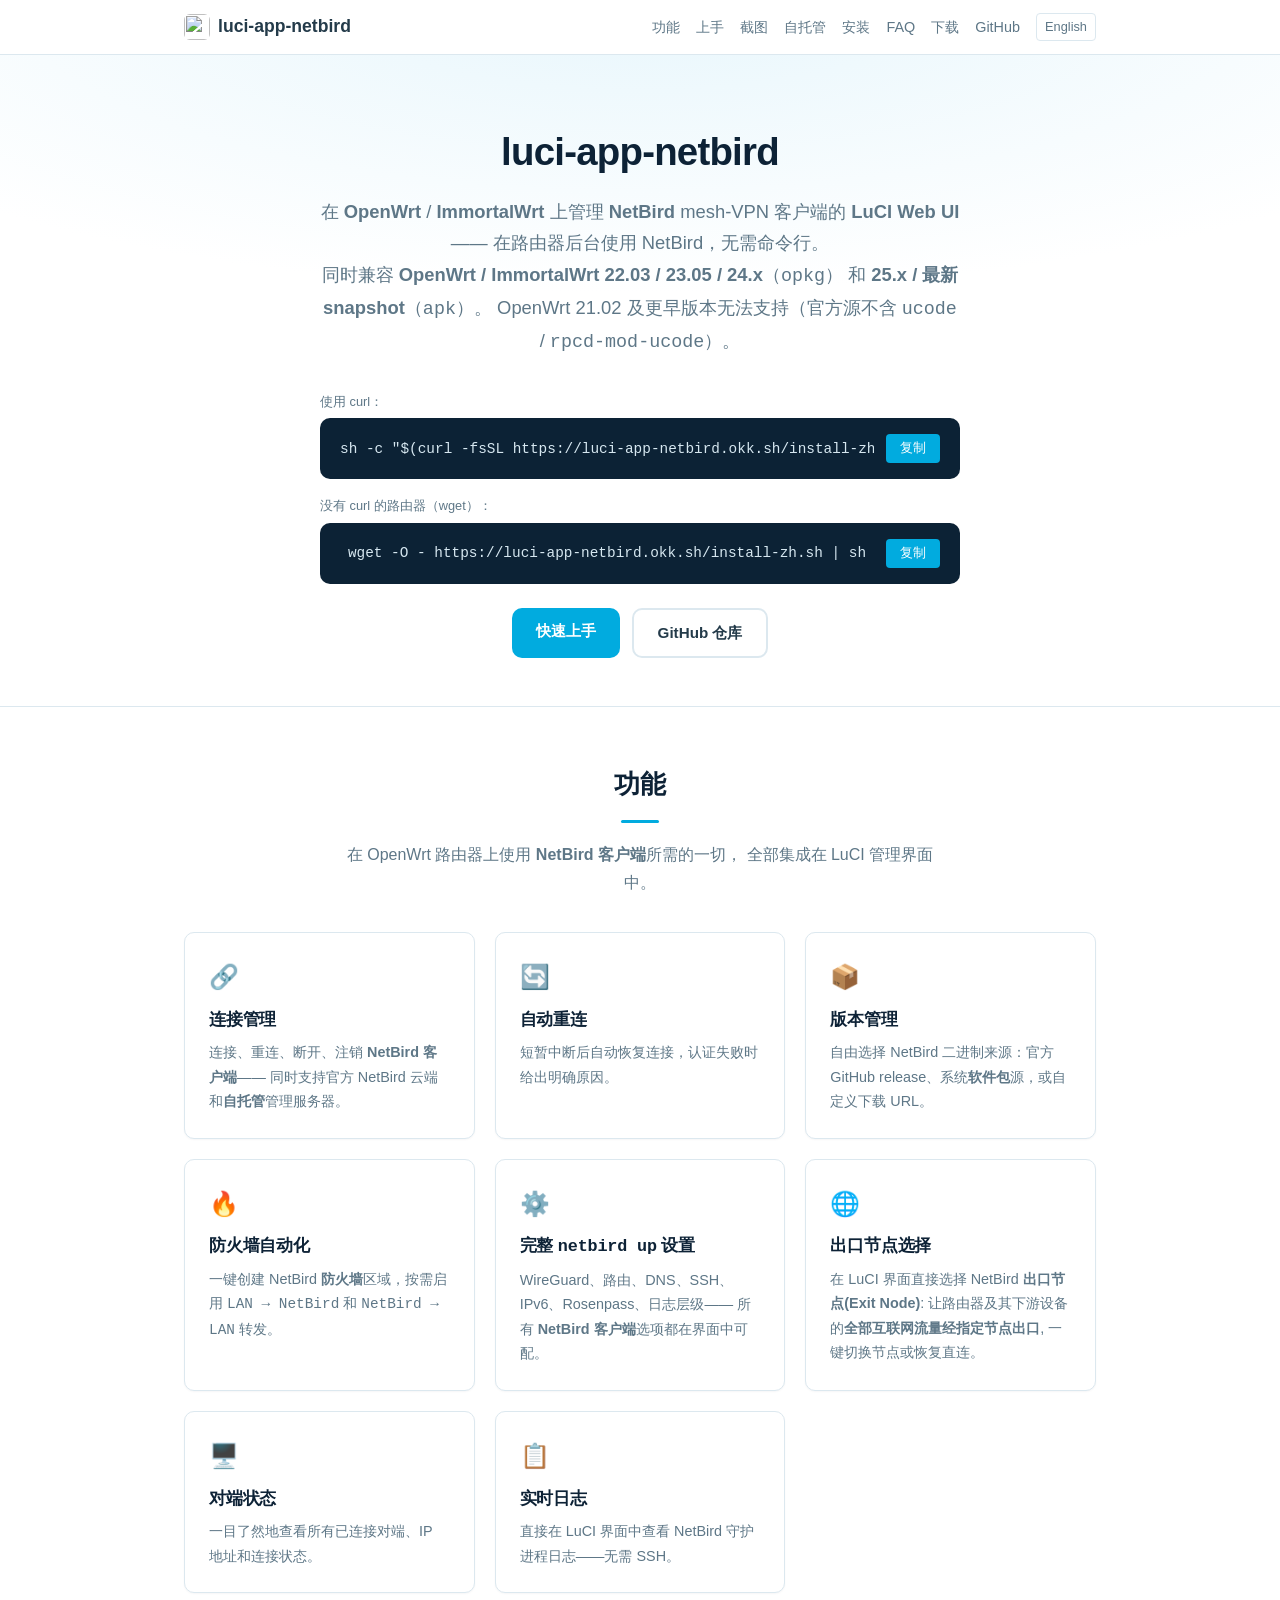
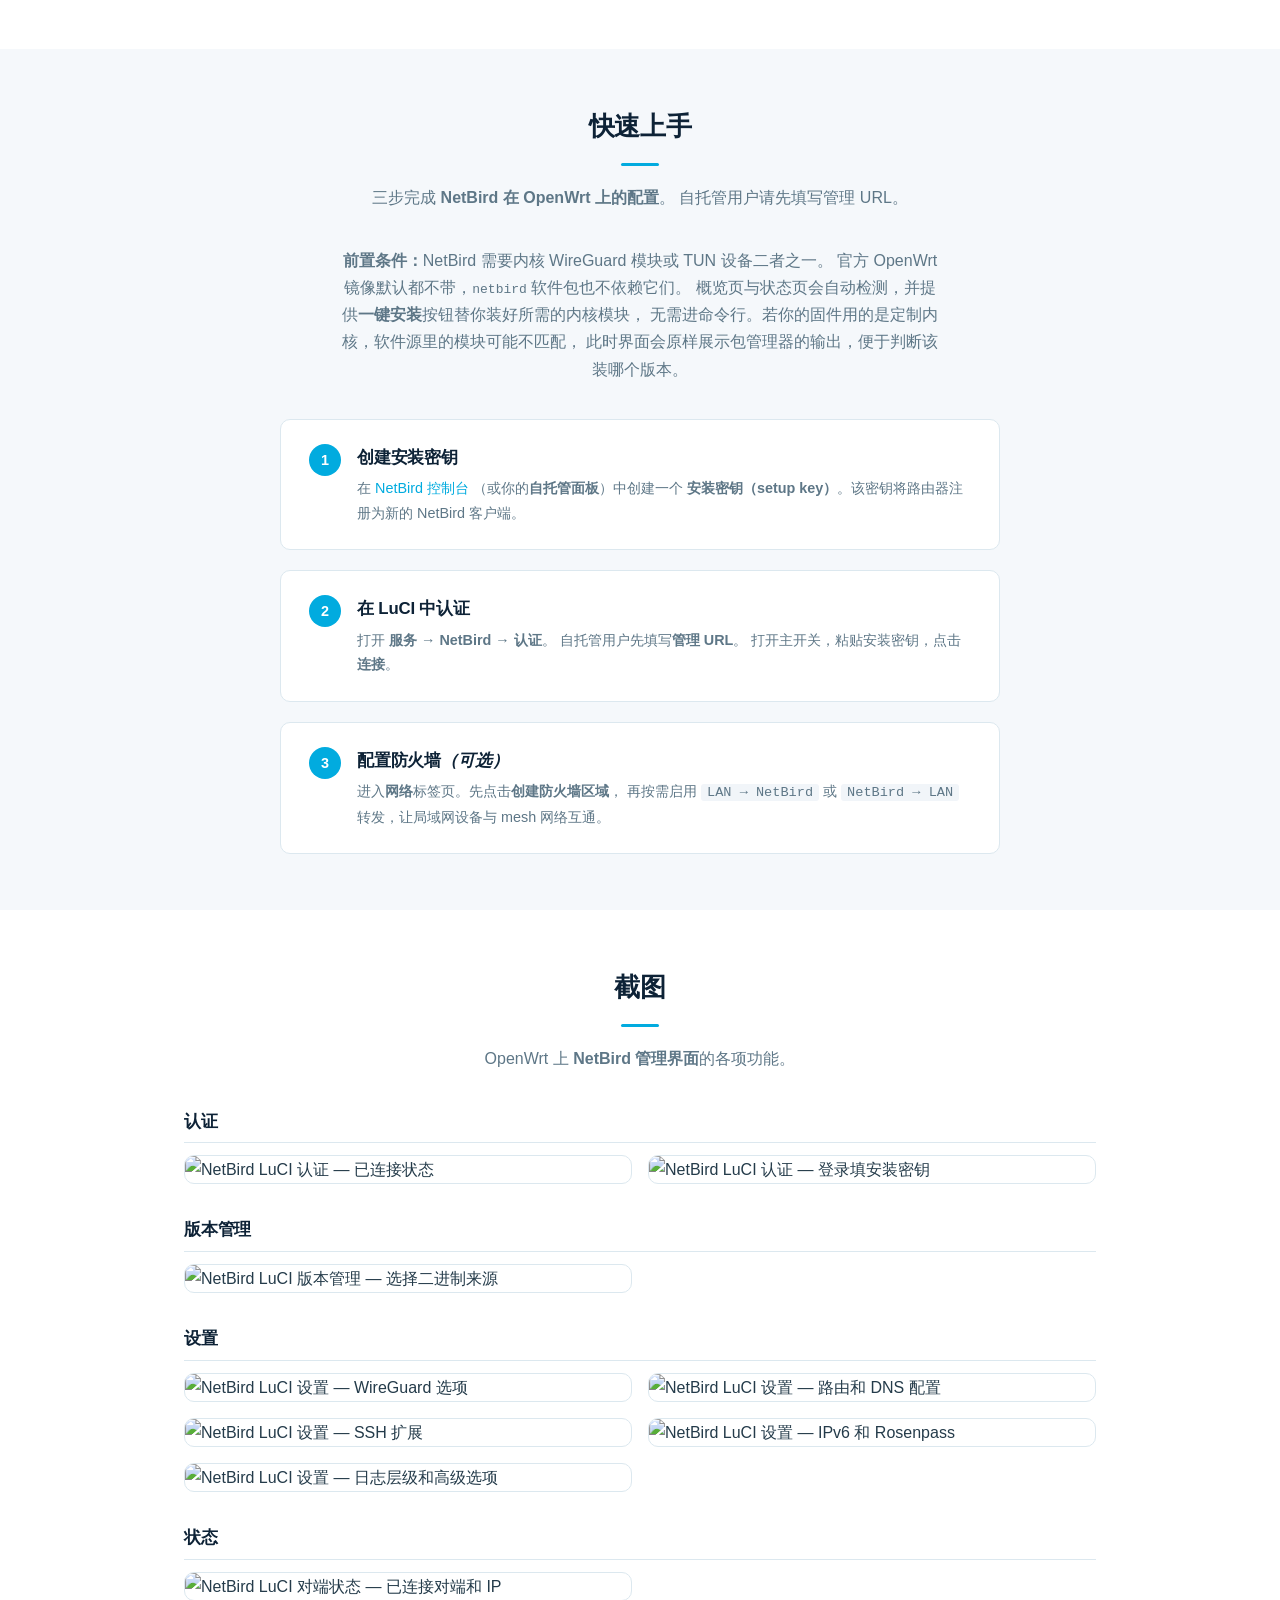
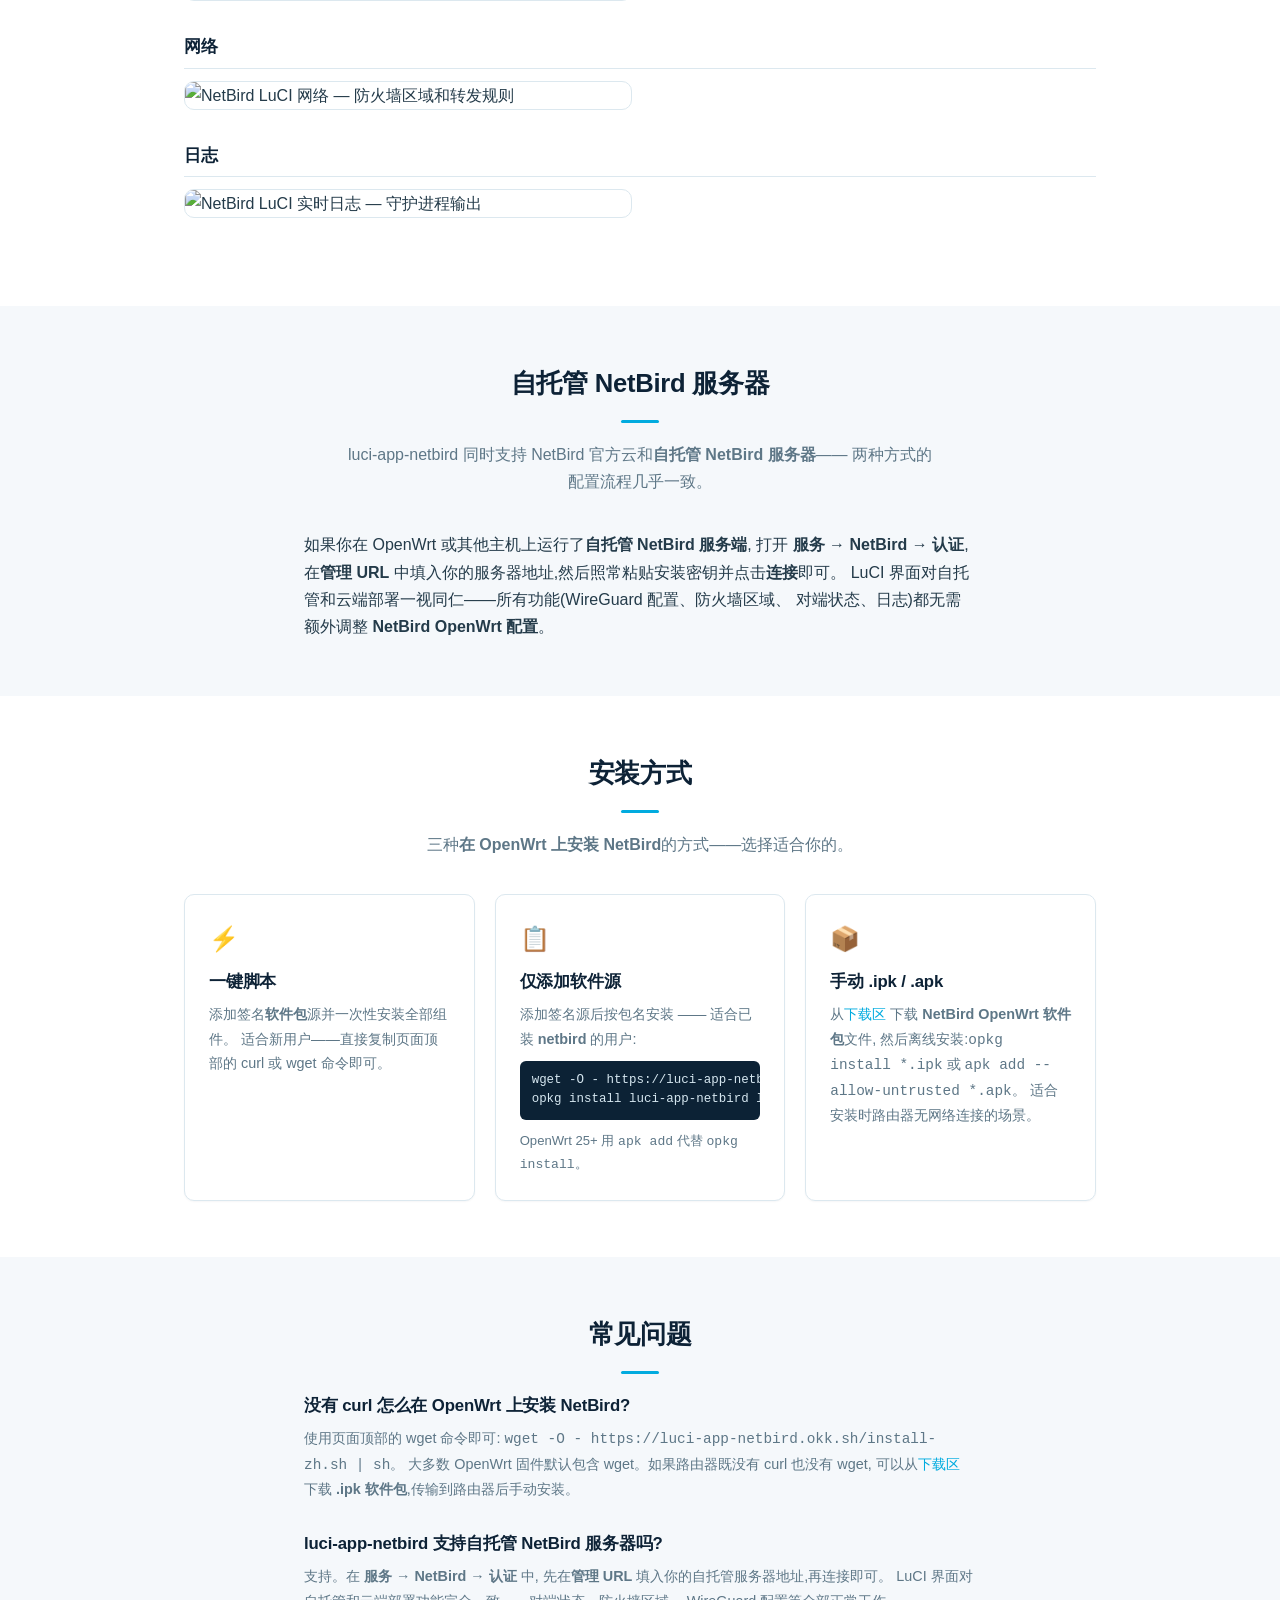
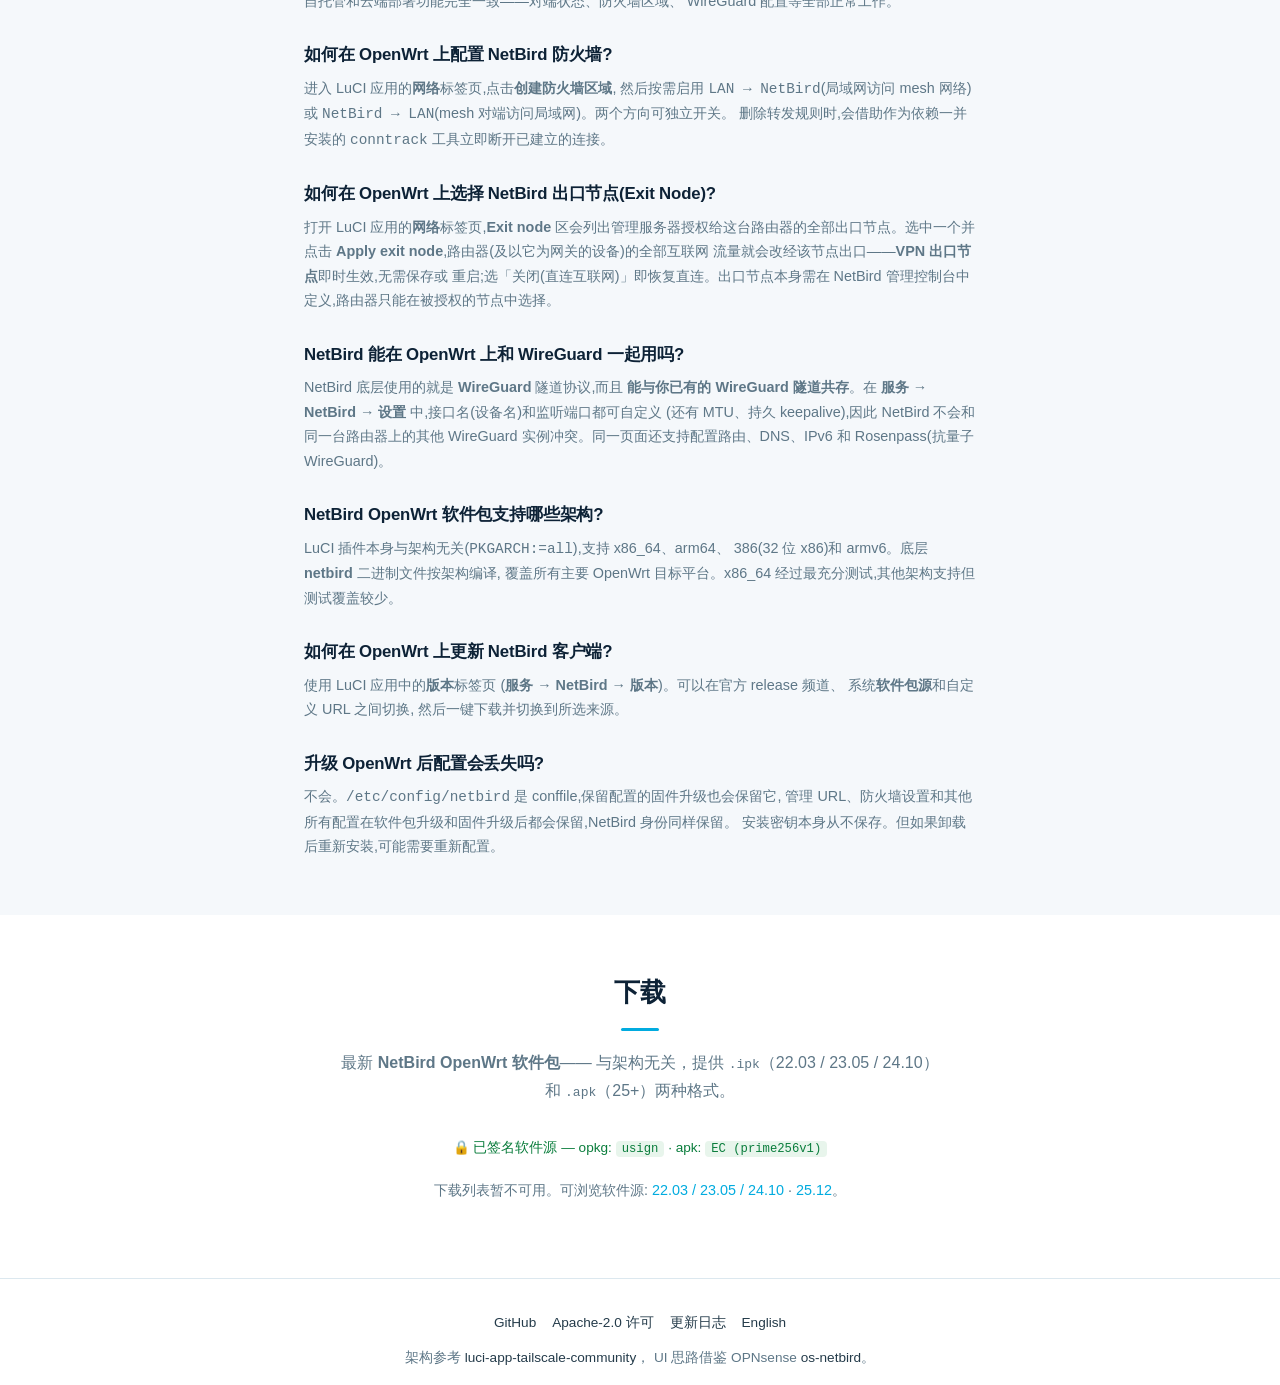
==== commit 3b04b9e1: "docs: 站点补全 hreflang、FAQ 与软件结构化数据、sitemap/robots/llms.txt,修正两处过时的 FAQ 说法 - 两个语言页互相声明 en/zh-Hans/x-def" ====
--- a/site/zh-cn.html
+++ b/site/zh-cn.html
@@ -11,6 +11,8 @@
   <link rel="apple-touch-icon" sizes="180x180" href="/apple-touch-icon.png">
   <link rel="canonical" href="https://luci-app-netbird.okk.sh/zh-cn">
   <link rel="alternate" hreflang="en" href="https://luci-app-netbird.okk.sh/">
+  <link rel="alternate" hreflang="zh-Hans" href="https://luci-app-netbird.okk.sh/zh-cn">
+  <link rel="alternate" hreflang="x-default" href="https://luci-app-netbird.okk.sh/">
 
   <meta property="og:title" content="luci-app-netbird — OpenWrt / ImmortalWrt 上的 NetBird 客户端 Web UI 管理界面">
   <meta property="og:description" content="在 OpenWrt 上安装、配置和管理 NetBird mesh-VPN 客户端的 LuCI Web UI（网页管理界面）。支持自托管服务器、WireGuard 设置、防火墙自动化、出口节点(Exit Node)选择。一键安装。">
@@ -18,6 +20,8 @@
   <meta property="og:type" content="website">
   <meta property="og:image" content="https://luci-app-netbird.okk.sh/og-card.png">
   <meta property="og:site_name" content="luci-app-netbird">
+  <meta property="og:locale" content="zh_CN">
+  <meta property="og:locale:alternate" content="en_US">
 
   <meta name="twitter:card" content="summary_large_image">
   <meta name="twitter:title" content="luci-app-netbird — OpenWrt / ImmortalWrt 上的 NetBird 客户端 Web UI 管理界面">
@@ -25,17 +29,119 @@
   <meta name="twitter:image" content="https://luci-app-netbird.okk.sh/og-card.png">
 
   <script type="application/ld+json">
-  {
-    "@context": "https://schema.org",
-    "@type": "SoftwareApplication",
-    "name": "luci-app-netbird",
-    "applicationCategory": "NetworkingApplication",
-    "operatingSystem": "OpenWrt, ImmortalWrt",
-    "description": "在 OpenWrt 上管理 NetBird mesh-VPN 客户端的 LuCI Web UI（网页管理界面）。支持自托管服务器、WireGuard 设置、防火墙自动化、出口节点(Exit Node)选择。",
-    "offers": { "@type": "Offer", "price": "0" },
-    "url": "https://github.com/looong-cat/luci-app-netbird",
-    "license": "https://spdx.org/licenses/Apache-2.0.html"
-  }
+{
+  "@context": "https://schema.org",
+  "@type": "SoftwareApplication",
+  "name": "luci-app-netbird",
+  "applicationCategory": "NetworkingApplication",
+  "operatingSystem": "OpenWrt, ImmortalWrt",
+  "softwareRequirements": "OpenWrt or ImmortalWrt 22.03, 23.05, 24.10 (opkg) or 25.12 and snapshots (apk), with LuCI",
+  "description": "在 OpenWrt 上管理 NetBird mesh-VPN 客户端的 LuCI Web UI（网页管理界面）。支持自托管服务器、WireGuard 设置、防火墙自动化、出口节点(Exit Node)选择。",
+  "inLanguage": "zh-Hans",
+  "isAccessibleForFree": true,
+  "offers": {
+    "@type": "Offer",
+    "price": "0",
+    "priceCurrency": "USD"
+  },
+  "url": "https://luci-app-netbird.okk.sh/zh-cn",
+  "downloadUrl": "https://luci-app-netbird.okk.sh/#downloads",
+  "installUrl": "https://luci-app-netbird.okk.sh/install.sh",
+  "image": "https://luci-app-netbird.okk.sh/og-card.png",
+  "license": "https://spdx.org/licenses/Apache-2.0.html",
+  "author": {
+    "@type": "Person",
+    "name": "looong-cat",
+    "url": "https://github.com/looong-cat"
+  },
+  "sameAs": [
+    "https://github.com/looong-cat/luci-app-netbird"
+  ],
+  "featureList": [
+    "Connect with a setup key, cloud or self-hosted NetBird management server",
+    "Automatic reconnect",
+    "Switch between the package-feed, official release and custom NetBird binaries",
+    "Firewall zone and LAN forwarding automation",
+    "Full netbird up settings",
+    "Exit node selection that survives reboots",
+    "Peer status",
+    "Live logs"
+  ]
+}
+  </script>
+  <!-- FAQPage 结构化数据与下方 #faq 可见内容逐条对应;修改 FAQ 时同步更新 -->
+  <script type="application/ld+json">
+{
+  "@context": "https://schema.org",
+  "@type": "FAQPage",
+  "inLanguage": "zh-Hans",
+  "mainEntity": [
+    {
+      "@type": "Question",
+      "name": "没有 curl 怎么在 OpenWrt 上安装 NetBird?",
+      "acceptedAnswer": {
+        "@type": "Answer",
+        "text": "使用页面顶部的 wget 命令即可: wget -O - https://luci-app-netbird.okk.sh/install-zh.sh | sh。 大多数 OpenWrt 固件默认包含 wget。如果路由器既没有 curl 也没有 wget, 可以从下载区 下载 .ipk 软件包,传输到路由器后手动安装。"
+      }
+    },
+    {
+      "@type": "Question",
+      "name": "luci-app-netbird 支持自托管 NetBird 服务器吗?",
+      "acceptedAnswer": {
+        "@type": "Answer",
+        "text": "支持。在 服务 → NetBird → 认证 中, 先在管理 URL 填入你的自托管服务器地址,再连接即可。 LuCI 界面对自托管和云端部署功能完全一致——对端状态、防火墙区域、 WireGuard 配置等全部正常工作。"
+      }
+    },
+    {
+      "@type": "Question",
+      "name": "如何在 OpenWrt 上配置 NetBird 防火墙?",
+      "acceptedAnswer": {
+        "@type": "Answer",
+        "text": "进入 LuCI 应用的网络标签页,点击创建防火墙区域, 然后按需启用 LAN → NetBird(局域网访问 mesh 网络)或 NetBird → LAN(mesh 对端访问局域网)。两个方向可独立开关。 删除转发规则时,会借助作为依赖一并安装的 conntrack 工具立即断开已建立的连接。"
+      }
+    },
+    {
+      "@type": "Question",
+      "name": "如何在 OpenWrt 上选择 NetBird 出口节点(Exit Node)?",
+      "acceptedAnswer": {
+        "@type": "Answer",
+        "text": "打开 LuCI 应用的网络标签页,Exit node 区会列出管理服务器授权给这台路由器的全部出口节点。选中一个并点击 Apply exit node,路由器(及以它为网关的设备)的全部互联网 流量就会改经该节点出口——VPN 出口节点即时生效,无需保存或 重启;选「关闭(直连互联网)」即恢复直连。出口节点本身需在 NetBird 管理控制台中定义,路由器只能在被授权的节点中选择。"
+      }
+    },
+    {
+      "@type": "Question",
+      "name": "NetBird 能在 OpenWrt 上和 WireGuard 一起用吗?",
+      "acceptedAnswer": {
+        "@type": "Answer",
+        "text": "NetBird 底层使用的就是 WireGuard 隧道协议,而且 能与你已有的 WireGuard 隧道共存。在 服务 → NetBird → 设置 中,接口名(设备名)和监听端口都可自定义 (还有 MTU、持久 keepalive),因此 NetBird 不会和同一台路由器上的其他 WireGuard 实例冲突。同一页面还支持配置路由、DNS、IPv6 和 Rosenpass(抗量子 WireGuard)。"
+      }
+    },
+    {
+      "@type": "Question",
+      "name": "NetBird OpenWrt 软件包支持哪些架构?",
+      "acceptedAnswer": {
+        "@type": "Answer",
+        "text": "LuCI 插件本身与架构无关(PKGARCH:=all),支持 x86_64、arm64、 386(32 位 x86)和 armv6。底层 netbird 二进制文件按架构编译, 覆盖所有主要 OpenWrt 目标平台。x86_64 经过最充分测试,其他架构支持但测试覆盖较少。"
+      }
+    },
+    {
+      "@type": "Question",
+      "name": "如何在 OpenWrt 上更新 NetBird 客户端?",
+      "acceptedAnswer": {
+        "@type": "Answer",
+        "text": "使用 LuCI 应用中的版本标签页 (服务 → NetBird → 版本)。可以在官方 release 频道、 系统软件包源和自定义 URL 之间切换, 然后一键下载并切换到所选来源。"
+      }
+    },
+    {
+      "@type": "Question",
+      "name": "升级 OpenWrt 后配置会丢失吗?",
+      "acceptedAnswer": {
+        "@type": "Answer",
+        "text": "不会。/etc/config/netbird 是 conffile,保留配置的固件升级也会保留它, 管理 URL、防火墙设置和其他所有配置在软件包升级和固件升级后都会保留,NetBird 身份同样保留。 安装密钥本身从不保存。但如果卸载后重新安装,可能需要重新配置。"
+      }
+    }
+  ]
+}
   </script>
 
   <!-- privacy-friendly analytics (pageview.app) -->
@@ -235,8 +341,9 @@
         <strong>NetBird</strong> mesh-VPN 客户端的 <strong>LuCI Web UI</strong>——
         在路由器后台使用 NetBird，无需命令行。
         <br>
-        同时兼容 <strong>OpenWrt / ImmortalWrt 24.x</strong>（<code>opkg</code>）
+        同时兼容 <strong>OpenWrt / ImmortalWrt 22.03 / 23.05 / 24.x</strong>（<code>opkg</code>）
         和 <strong>25.x / 最新 snapshot</strong>（<code>apk</code>）。
+        OpenWrt 21.02 及更早版本无法支持（官方源不含 <code>ucode</code> / <code>rpcd-mod-ucode</code>）。
       </p>
 
       <div class="install-block">
@@ -337,6 +444,13 @@
       <p class="section-desc">
         三步完成 <strong>NetBird 在 OpenWrt 上的配置</strong>。
         自托管用户请先填写管理 URL。
+      </p>
+      <p class="section-desc">
+        <strong>前置条件：</strong>NetBird 需要内核 WireGuard 模块或 TUN 设备二者之一。
+        官方 OpenWrt 镜像默认都不带，<code>netbird</code> 软件包也不依赖它们。
+        概览页与状态页会自动检测，并提供<strong>一键安装</strong>按钮替你装好所需的内核模块，
+        无需进命令行。若你的固件用的是定制内核，软件源里的模块可能不匹配，
+        此时界面会原样展示包管理器的输出，便于判断该装哪个版本。
       </p>
       <div class="steps">
         <div class="step">
@@ -519,7 +633,7 @@
           进入 LuCI 应用的<strong>网络</strong>标签页,点击<strong>创建防火墙区域</strong>,
           然后按需启用 <code>LAN → NetBird</code>(局域网访问 mesh 网络)或
           <code>NetBird → LAN</code>(mesh 对端访问局域网)。两个方向可独立开关。
-          安装可选的 <code>conntrack</code> 包可以改善转发流量的连接追踪。
+          删除转发规则时,会借助作为依赖一并安装的 <code>conntrack</code> 工具立即断开已建立的连接。
         </p>
       </div>
 
@@ -569,9 +683,9 @@
       <div class="faq-item">
         <h3 style="font-size:1.05rem;font-weight:700;margin-bottom:6px">升级 OpenWrt 后配置会丢失吗?</h3>
         <p style="font-size:.9rem;color:var(--text-muted)">
-          不会。<code>/etc/config/netbird</code> 被标记为 conffile,
-          认证密钥、管理 URL、防火墙设置和所有其他配置在软件包升级后都会保留。
-          但如果卸载后重新安装,可能需要重新配置。
+          不会。<code>/etc/config/netbird</code> 是 conffile,保留配置的固件升级也会保留它,
+          管理 URL、防火墙设置和其他所有配置在软件包升级和固件升级后都会保留,NetBird 身份同样保留。
+          安装密钥本身从不保存。但如果卸载后重新安装,可能需要重新配置。
         </p>
       </div>
     </div>
@@ -582,14 +696,14 @@
       <h2>下载</h2>
       <p class="section-desc">
         最新 <strong>NetBird OpenWrt 软件包</strong>——
-        与架构无关，提供 <code>.ipk</code>（24.10）和 <code>.apk</code>（25+）两种格式。
+        与架构无关，提供 <code>.ipk</code>（22.03 / 23.05 / 24.10）和 <code>.apk</code>（25+）两种格式。
       </p>
       <div class="downloads-wrap">
         <p class="signed-badge">🔒 已签名软件源 — opkg: <code>usign</code> · apk: <code>EC (prime256v1)</code></p>
         <noscript>
           <p class="nojs-warn">
             ⚠️ 下载列表需要 JavaScript。可用页面顶部的一键安装命令,或直接浏览软件源:
-            <a href="/openwrt-24.10/all/netbird/">24.10</a> · <a href="/openwrt-25.12/all/netbird/">25.12</a>。
+            <a href="/openwrt-24.10/all/netbird/">22.03 / 23.05 / 24.10</a> · <a href="/openwrt-25.12/all/netbird/">25.12</a>。
           </p>
         </noscript>
         <div id="downloads-app">
@@ -656,7 +770,7 @@
         dl.innerHTML = html;
       })
       .catch(function(){
-        dl.innerHTML = '<p class="downloads-meta">下载列表暂不可用。可浏览软件源: <a href="/openwrt-24.10/all/netbird/">24.10</a> · <a href="/openwrt-25.12/all/netbird/">25.12</a>。</p>';
+        dl.innerHTML = '<p class="downloads-meta">下载列表暂不可用。可浏览软件源: <a href="/openwrt-24.10/all/netbird/">22.03 / 23.05 / 24.10</a> · <a href="/openwrt-25.12/all/netbird/">25.12</a>。</p>';
       });
   }
 
